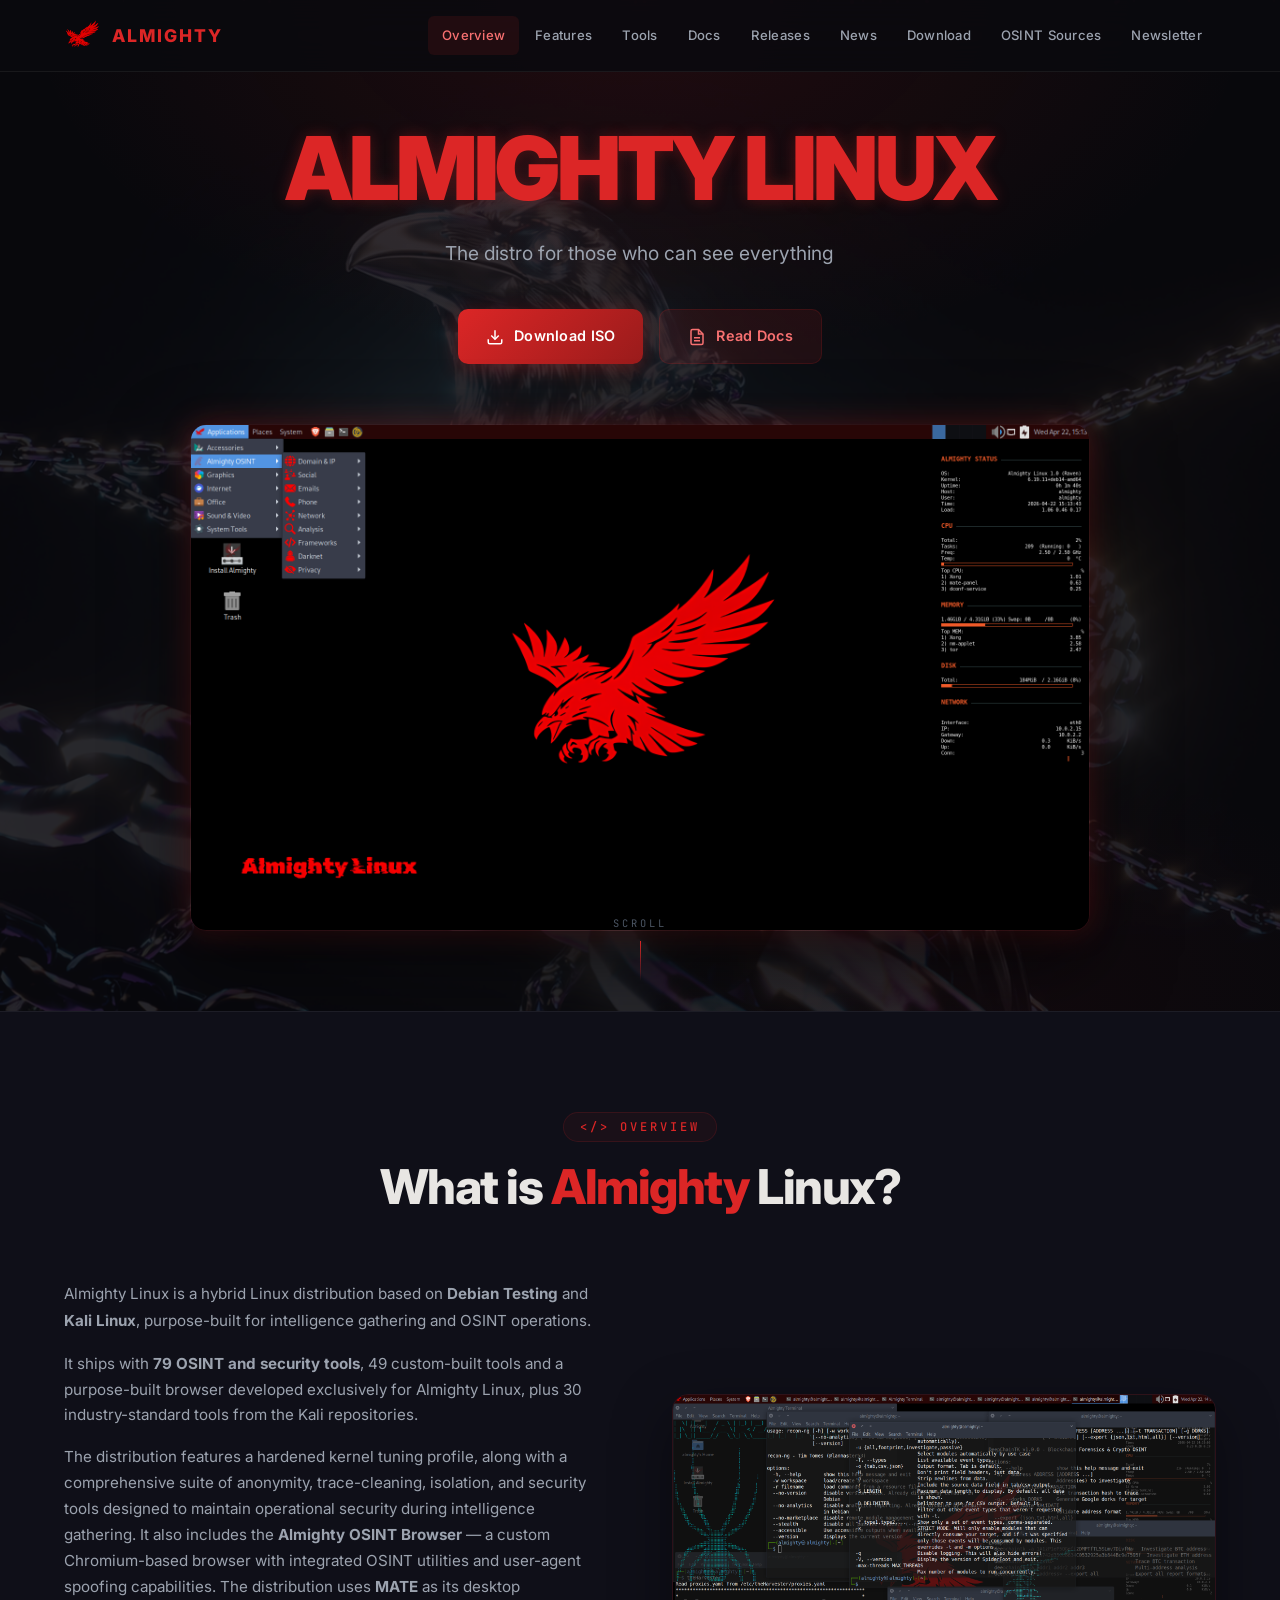
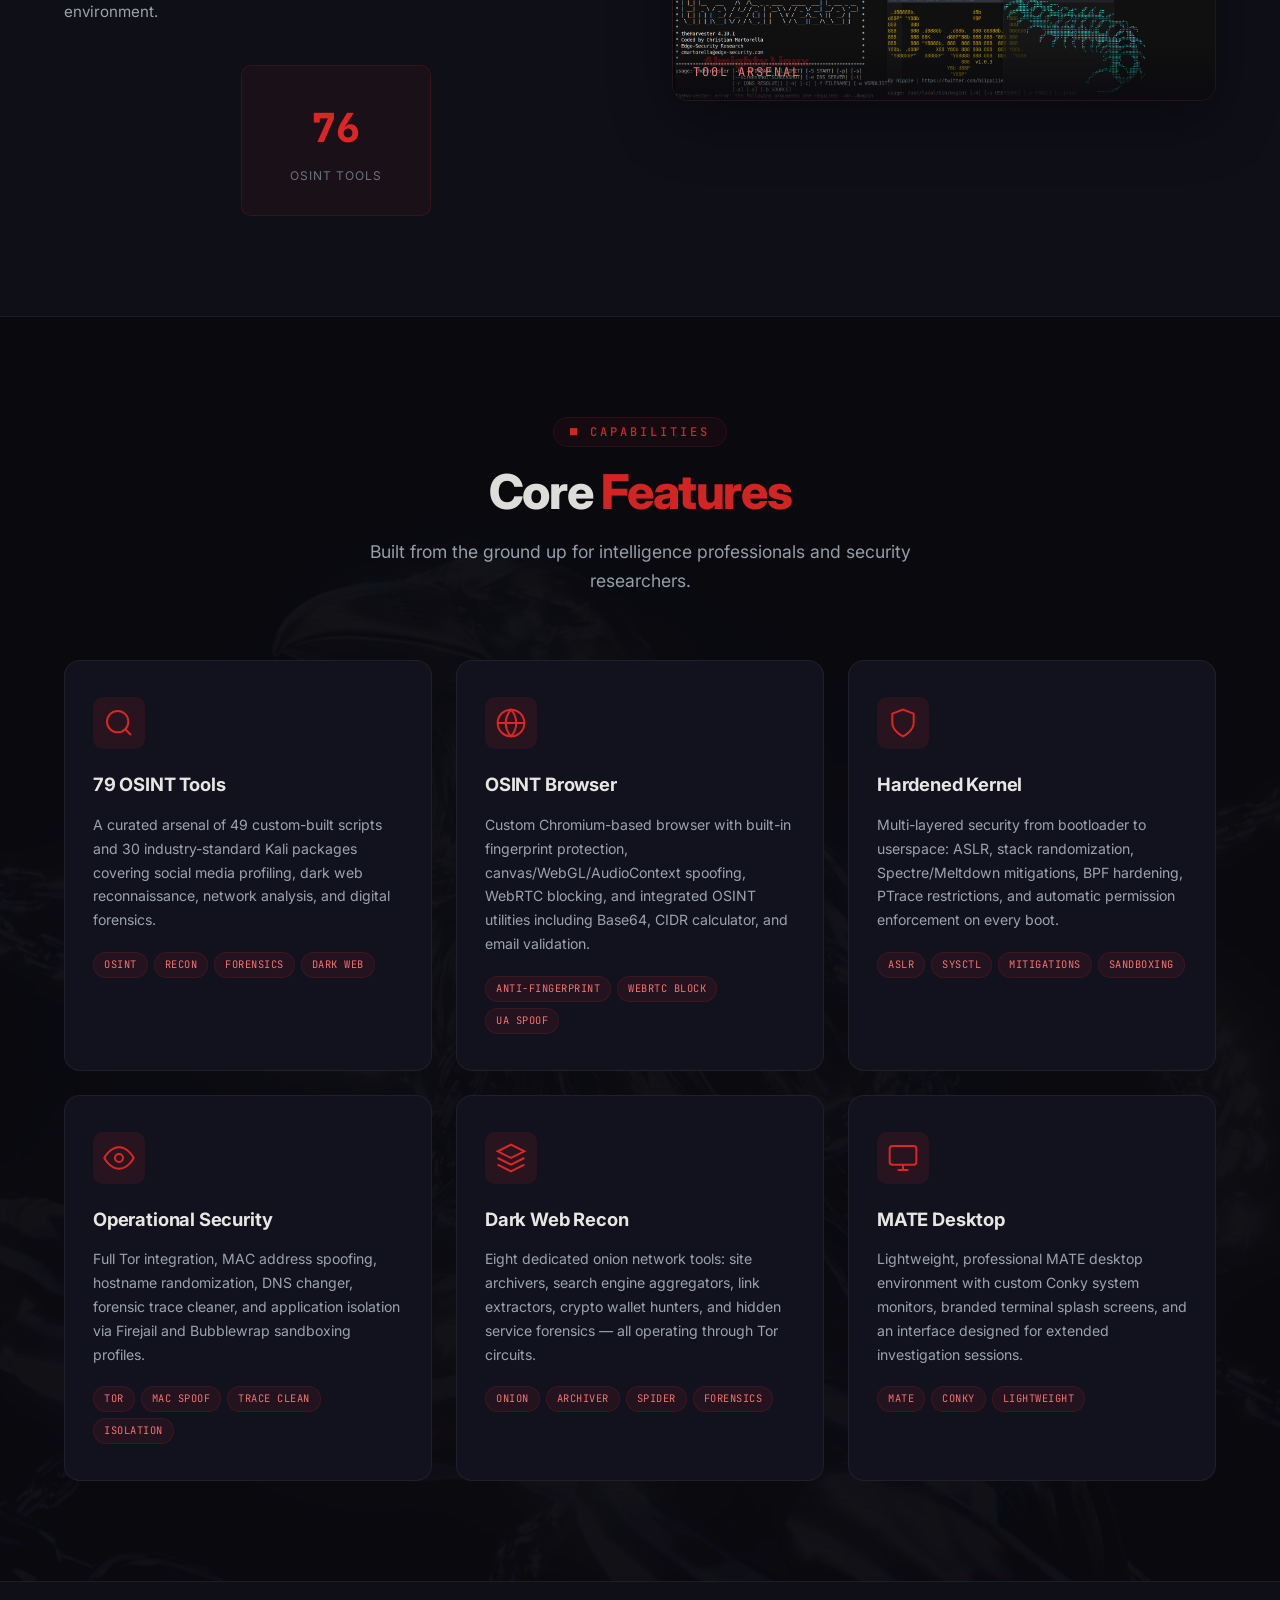
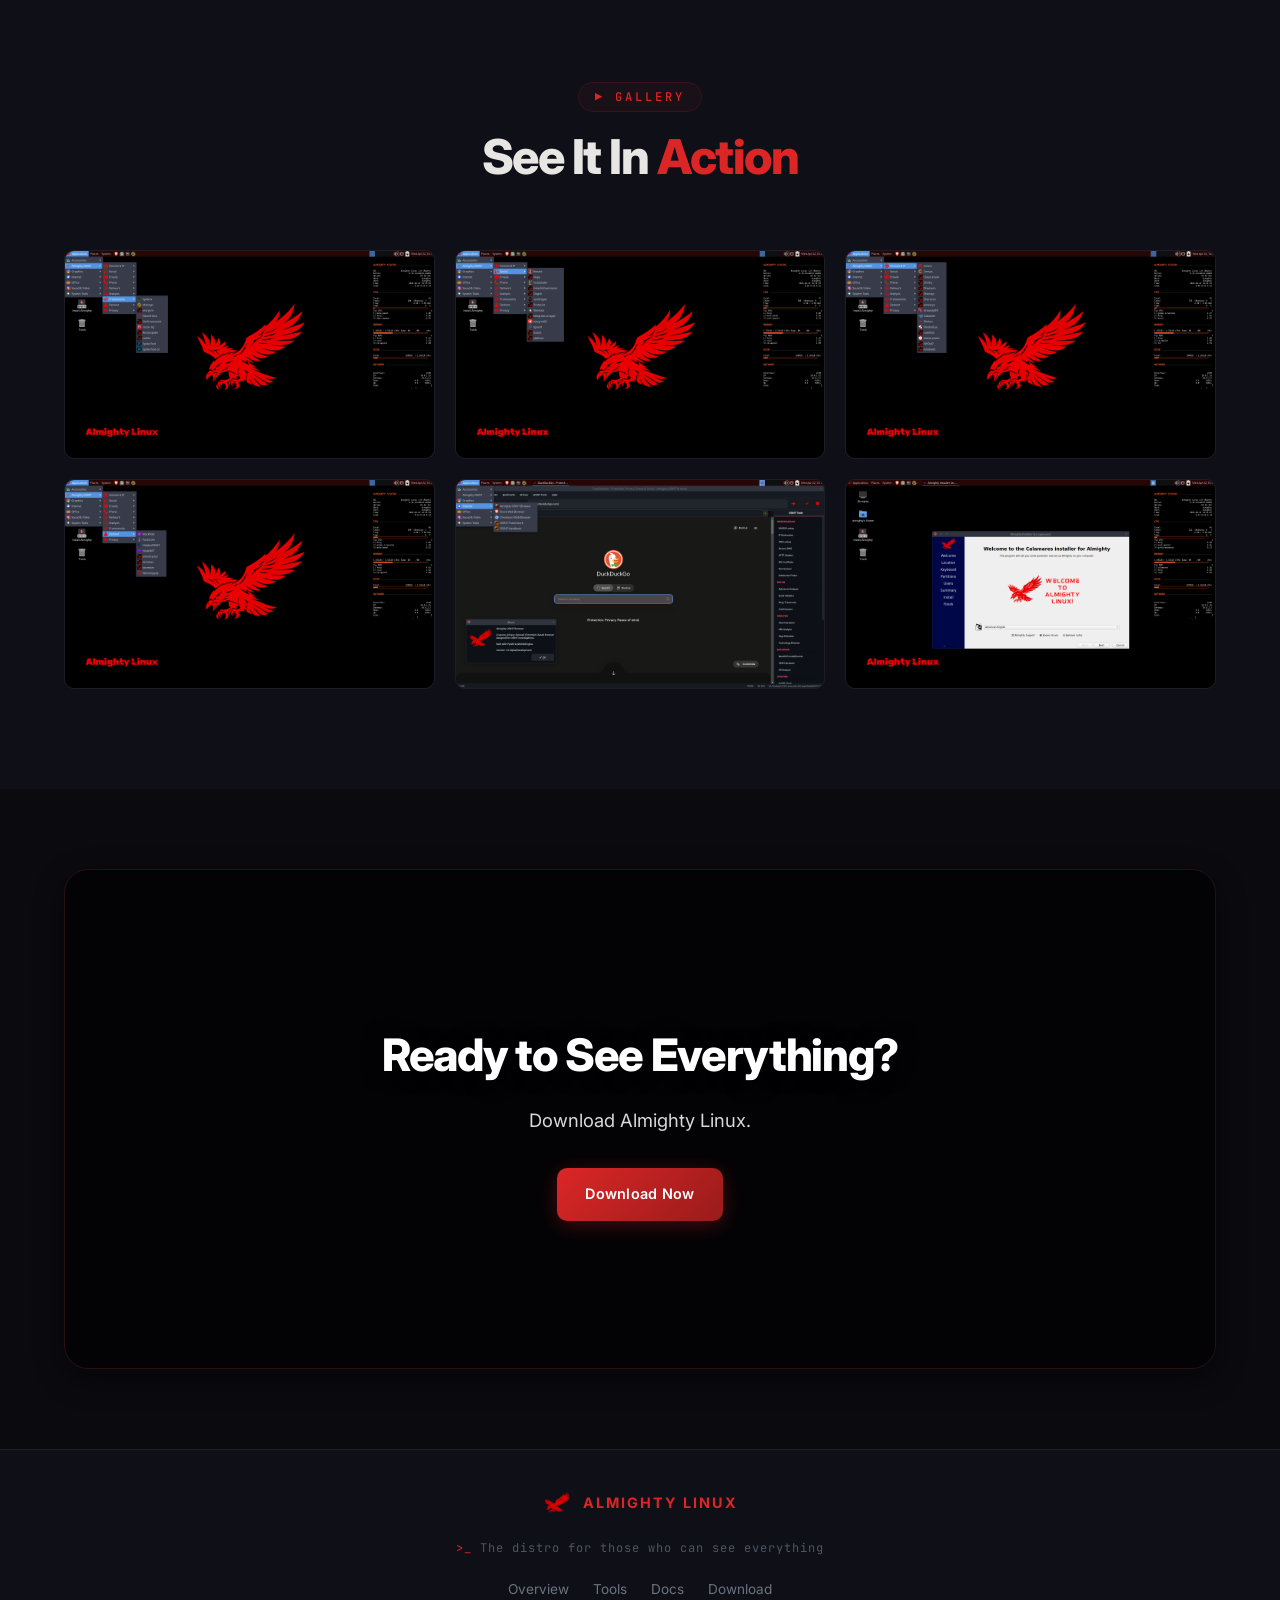
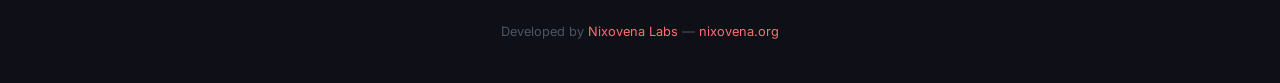
==== index.html @ 1a006e8f "Update" ====
<!DOCTYPE html>
<html lang="en">

<head>
    <meta charset="UTF-8">
    <meta name="viewport" content="width=device-width, initial-scale=1.0">
    <meta name="description"
        content="Almighty Linux — A hybrid Debian Testing / Kali-based distribution engineered for OSINT, intelligence gathering, and operational security.">
    <title>Almighty Linux — The Distro of Someones Who Can See Everything</title>
    <link rel="icon" href="Assets/logo.png" type="image/png">
    <link
        href="https://fonts.googleapis.com/css2?family=Inter:wght@300;400;500;600;700;800;900&family=JetBrains+Mono:wght@400;500;700&display=swap"
        rel="stylesheet">
    <link rel="stylesheet" href="style.css">
</head>

<body>

    <!-- Navbar -->
    <nav class="navbar" id="navbar">
        <div class="nav-container">
            <a href="index.html" class="nav-logo">
                <img src="Assets/logo.png" alt="Almighty Linux">
                <span>ALMIGHTY</span>
            </a>
            <button class="nav-toggle" id="navToggle" aria-label="Toggle navigation">
                <span></span><span></span><span></span>
            </button>
            <ul class="nav-links" id="navLinks">
                <li><a href="index.html" class="active">Overview</a></li>
                <li><a href="index.html#features">Features</a></li>
                <li><a href="tools.html">Tools</a></li>
                <li><a href="docs.html">Docs</a></li>
                <li><a href="releases.html">Releases</a></li>
                <li><a href="news.html">News</a></li>
                <li><a href="download.html">Download</a></li>
                <li><a href="osint-sources.html">OSINT Sources</a></li>
                <li><a href="newsletter.html">Newsletter</a></li>
            </ul>
        </div>
    </nav>

    <!-- Hero Section -->
    <section class="hero" id="hero">
        <div class="hero-bg-layer"></div>
        <div class="hero-bg-color"></div>
        <div class="hero-particles" id="heroParticles"></div>
        <div class="hero-content">
            <h1 class="hero-title">ALMIGHTY LINUX</h1>
            <p class="hero-subtitle">The distro for those who can see everything</p>
            <div class="hero-actions">
                <a href="download.html" class="btn btn-primary">
                    <svg width="18" height="18" viewBox="0 0 24 24" fill="none" stroke="currentColor" stroke-width="2">
                        <path d="M21 15v4a2 2 0 0 1-2 2H5a2 2 0 0 1-2-2v-4" />
                        <polyline points="7 10 12 15 17 10" />
                        <line x1="12" y1="15" x2="12" y2="3" />
                    </svg>
                    Download ISO
                </a>
                <a href="docs.html" class="btn btn-secondary">
                    <svg width="18" height="18" viewBox="0 0 24 24" fill="none" stroke="currentColor" stroke-width="2">
                        <path d="M14 2H6a2 2 0 0 0-2 2v16a2 2 0 0 0 2 2h12a2 2 0 0 0 2-2V8z" />
                        <polyline points="14 2 14 8 20 8" />
                        <line x1="16" y1="13" x2="8" y2="13" />
                        <line x1="16" y1="17" x2="8" y2="17" />
                    </svg>
                    Read Docs
                </a>
            </div>
        </div>
        <div class="hero-screenshot">
            <div class="screenshot-frame">
                <div class="screenshot-glow"></div>
                <img src="Assets/desktop.png" alt="Almighty Linux Desktop" loading="lazy">
            </div>
        </div>
        <div class="hero-scroll-indicator">
            <span>SCROLL</span>
            <div class="scroll-line"></div>
        </div>
    </section>

    <!-- About Section -->
    <section class="section about-section" id="about">
        <div class="container">
            <div class="section-header">
                <span class="section-tag">&lt;/&gt; OVERVIEW</span>
                <h2 class="section-title">What is <span class="text-red">Almighty</span> Linux?</h2>
            </div>
            <div class="about-grid">
                <div class="about-content">
                    <p class="about-lead">Almighty Linux is a hybrid Linux distribution based on <strong>Debian
                            Testing</strong> and <strong>Kali Linux</strong>, purpose-built for intelligence gathering
                        and OSINT operations.</p>
                    <p>It ships with <strong>79 OSINT and security tools</strong>, 49 custom-built tools and a
                        purpose-built browser developed exclusively for Almighty Linux, plus 30 industry-standard
                        tools from the Kali repositories.</p>
                    <p>The distribution features a hardened kernel tuning profile, along with a comprehensive suite of
                        anonymity, trace-cleaning, isolation, and security tools designed to maintain operational
                        security during intelligence gathering. It also includes the <strong>Almighty OSINT
                            Browser</strong> — a custom Chromium-based browser with integrated OSINT utilities and
                        user-agent spoofing capabilities. The distribution uses <strong>MATE</strong> as its desktop
                        environment.</p>
                    <div class="about-stats">
                        <div class="stat-item">
                            <span class="stat-number" data-count="79">0</span>
                            <span class="stat-label">OSINT Tools</span>
                        </div>
                    </div>
                </div>
                <div class="about-visual">
                    <div class="visual-card">
                        <img src="Assets/desktop-tools.png" alt="Almighty Tools" loading="lazy">
                        <div class="visual-card-overlay">
                            <span>Tool Arsenal</span>
                        </div>
                    </div>
                </div>
            </div>
        </div>
    </section>

    <!-- Features Section -->
    <section class="section features-section" id="features">
        <div class="container">
            <div class="section-header">
                <span class="section-tag">&#9632; CAPABILITIES</span>
                <h2 class="section-title">Core <span class="text-red">Features</span></h2>
                <p class="section-desc">Built from the ground up for intelligence professionals and security
                    researchers.</p>
            </div>
            <div class="features-grid">
                <!-- Feature 1: Tool Arsenal -->
                <div class="feature-card" id="feature-tools">
                    <div class="feature-icon">
                        <svg width="32" height="32" viewBox="0 0 24 24" fill="none" stroke="currentColor"
                            stroke-width="1.5">
                            <circle cx="11" cy="11" r="8" />
                            <path d="m21 21-4.35-4.35" />
                        </svg>
                    </div>
                    <h3>79 OSINT Tools</h3>
                    <p>A curated arsenal of 49 custom-built scripts and 30 industry-standard Kali packages covering
                        social media profiling, dark web reconnaissance, network analysis, and digital forensics.</p>
                    <div class="feature-tags">
                        <span>OSINT</span><span>Recon</span><span>Forensics</span><span>Dark Web</span>
                    </div>
                </div>

                <!-- Feature 2: OSINT Browser -->
                <div class="feature-card" id="feature-browser">
                    <div class="feature-icon">
                        <svg width="32" height="32" viewBox="0 0 24 24" fill="none" stroke="currentColor"
                            stroke-width="1.5">
                            <circle cx="12" cy="12" r="10" />
                            <line x1="2" y1="12" x2="22" y2="12" />
                            <path
                                d="M12 2a15.3 15.3 0 0 1 4 10 15.3 15.3 0 0 1-4 10 15.3 15.3 0 0 1-4-10 15.3 15.3 0 0 1 4-10z" />
                        </svg>
                    </div>
                    <h3>OSINT Browser</h3>
                    <p>Custom Chromium-based browser with built-in fingerprint protection, canvas/WebGL/AudioContext
                        spoofing, WebRTC blocking, and integrated OSINT utilities including Base64, CIDR calculator, and
                        email validation.</p>
                    <div class="feature-tags">
                        <span>Anti-Fingerprint</span><span>WebRTC Block</span><span>UA Spoof</span>
                    </div>
                </div>

                <!-- Feature 3: Hardened Kernel -->
                <div class="feature-card" id="feature-hardening">
                    <div class="feature-icon">
                        <svg width="32" height="32" viewBox="0 0 24 24" fill="none" stroke="currentColor"
                            stroke-width="1.5">
                            <path d="M12 22s8-4 8-10V5l-8-3-8 3v7c0 6 8 10 8 10z" />
                        </svg>
                    </div>
                    <h3>Hardened Kernel</h3>
                    <p>Multi-layered security from bootloader to userspace: ASLR, stack randomization, Spectre/Meltdown
                        mitigations, BPF hardening, PTrace restrictions, and automatic permission enforcement on every
                        boot.</p>
                    <div class="feature-tags">
                        <span>ASLR</span><span>Sysctl</span><span>Mitigations</span><span>Sandboxing</span>
                    </div>
                </div>

                <!-- Feature 4: Anonymity -->
                <div class="feature-card" id="feature-anonymity">
                    <div class="feature-icon">
                        <svg width="32" height="32" viewBox="0 0 24 24" fill="none" stroke="currentColor"
                            stroke-width="1.5">
                            <path d="M1 12s4-8 11-8 11 8 11 8-4 8-11 8-11-8-11-8z" />
                            <circle cx="12" cy="12" r="3" />
                        </svg>
                    </div>
                    <h3>Operational Security</h3>
                    <p>Full Tor integration, MAC address spoofing, hostname randomization, DNS changer, forensic trace
                        cleaner, and application isolation via Firejail and Bubblewrap sandboxing profiles.</p>
                    <div class="feature-tags">
                        <span>Tor</span><span>MAC Spoof</span><span>Trace Clean</span><span>Isolation</span>
                    </div>
                </div>

                <!-- Feature 5: Dark Web -->
                <div class="feature-card" id="feature-darkweb">
                    <div class="feature-icon">
                        <svg width="32" height="32" viewBox="0 0 24 24" fill="none" stroke="currentColor"
                            stroke-width="1.5">
                            <path d="M12 2L2 7l10 5 10-5-10-5z" />
                            <path d="M2 17l10 5 10-5" />
                            <path d="M2 12l10 5 10-5" />
                        </svg>
                    </div>
                    <h3>Dark Web Recon</h3>
                    <p>Eight dedicated onion network tools: site archivers, search engine aggregators, link extractors,
                        crypto wallet hunters, and hidden service forensics — all operating through Tor circuits.</p>
                    <div class="feature-tags">
                        <span>Onion</span><span>Archiver</span><span>Spider</span><span>Forensics</span>
                    </div>
                </div>

                <!-- Feature 6: Desktop -->
                <div class="feature-card" id="feature-desktop">
                    <div class="feature-icon">
                        <svg width="32" height="32" viewBox="0 0 24 24" fill="none" stroke="currentColor"
                            stroke-width="1.5">
                            <rect x="2" y="3" width="20" height="14" rx="2" ry="2" />
                            <line x1="8" y1="21" x2="16" y2="21" />
                            <line x1="12" y1="17" x2="12" y2="21" />
                        </svg>
                    </div>
                    <h3>MATE Desktop</h3>
                    <p>Lightweight, professional MATE desktop environment with custom Conky system monitors, branded
                        terminal splash screens, and an interface designed for extended investigation sessions.</p>
                    <div class="feature-tags">
                        <span>MATE</span><span>Conky</span><span>Lightweight</span>
                    </div>
                </div>
            </div>
        </div>
    </section>

    <!-- Screenshots Gallery -->
    <section class="section gallery-section" id="gallery">
        <div class="container">
            <div class="section-header">
                <span class="section-tag">&#9654; GALLERY</span>
                <h2 class="section-title">See It In <span class="text-red">Action</span></h2>
            </div>
            <div class="gallery-grid">
                <div class="gallery-item" data-label="OSINT Frameworks">
                    <img src="Assets/desktop-frameworks.png" alt="OSINT Frameworks" loading="lazy">
                </div>
                <div class="gallery-item" data-label="Social Media Tools">
                    <img src="Assets/desktop-social.png" alt="Social Media Tools" loading="lazy">
                </div>
                <div class="gallery-item" data-label="Network Analysis">
                    <img src="Assets/desktop-ip.png" alt="Network Analysis Tools" loading="lazy">
                </div>
                <div class="gallery-item" data-label="Dark Web Tools">
                    <img src="Assets/desktop-darknet.png" alt="Dark Web Tools" loading="lazy">
                </div>
                <div class="gallery-item" data-label="OSINT Browser">
                    <img src="Assets/desktop-int.png" alt="OSINT Browser" loading="lazy">
                </div>
                <div class="gallery-item" data-label="Calamares Installer">
                    <img src="Assets/desktop-calamares.png" alt="Calamares Installer" loading="lazy">
                </div>
            </div>
        </div>
    </section>

    <!-- CTA Teaser Section -->
    <section class="section cta-teaser-section">
        <div class="container">
            <div class="cta-teaser-box">
                <video class="cta-teaser-video" autoplay muted loop playsinline>
                    <source src="Assets/teaser.mp4" type="video/mp4">
                </video>
                <div class="cta-teaser-overlay"></div>
                <div class="cta-teaser-content">
                    <h2>Ready to See Everything?</h2>
                    <p>Download Almighty Linux.</p>
                    <a href="download.html" class="btn btn-primary">Download Now</a>
                </div>
            </div>
        </div>
    </section>

    <!-- Footer -->
    <footer class="footer">
        <div class="container">
            <div class="footer-content">
                <div class="footer-brand">
                    <img src="Assets/logo.png" alt="Almighty Linux" class="footer-logo">
                    <span class="footer-name">ALMIGHTY LINUX</span>
                </div>
                <div class="footer-slogan">
                    <span>&gt;_</span> The distro for those who can see everything
                </div>
                <div class="footer-links">
                    <a href="index.html">Overview</a>
                    <a href="tools.html">Tools</a>
                    <a href="docs.html">Docs</a>
                    <a href="download.html">Download</a>
                </div>
                <div class="footer-bottom">
                    <p>Developed by <a href="https://nixovena.org" target="_blank" rel="noopener">Nixovena Labs</a>
                        &mdash; <a href="https://nixovena.org" target="_blank" rel="noopener">nixovena.org</a></p>
                </div>
            </div>
        </div>
    </footer>

    <script src="main.js"></script>
</body>

</html>
---- style.css ----
/* ============================================
   ALMIGHTY LINUX — GLOBAL STYLESHEET
   Dark/Red OSINT Theme
   ============================================ */

:root {
    --bg-primary: #0a0a0f;
    --bg-secondary: #0f0f18;
    --bg-tertiary: #141422;
    --bg-card: #12121e;
    --bg-card-hover: #1a1a2e;

    --red-primary: #dc2626;
    --red-glow: #ef4444;
    --red-dark: #991b1b;
    --red-muted: #7f1d1d;
    --red-accent: #f87171;

    --text-primary: #e8e6e3;
    --text-secondary: #9ca3af;
    --text-muted: #6b7280;
    --text-dim: #4b5563;

    --border-color: rgba(220, 38, 38, 0.15);
    --border-subtle: rgba(255, 255, 255, 0.06);

    --glow-red: 0 0 30px rgba(220, 38, 38, 0.3);
    --glow-red-strong: 0 0 60px rgba(220, 38, 38, 0.4);

    --font-primary: 'Inter', -apple-system, BlinkMacSystemFont, sans-serif;
    --font-mono: 'JetBrains Mono', 'Fira Code', monospace;

    --radius-sm: 6px;
    --radius-md: 10px;
    --radius-lg: 16px;
    --radius-xl: 24px;

    --transition-fast: 150ms cubic-bezier(0.4, 0, 0.2, 1);
    --transition-base: 250ms cubic-bezier(0.4, 0, 0.2, 1);
    --transition-slow: 400ms cubic-bezier(0.4, 0, 0.2, 1);

    --container-max: 1200px;
    --navbar-height: 72px;
}

*, *::before, *::after {
    margin: 0;
    padding: 0;
    box-sizing: border-box;
}

html {
    scroll-behavior: smooth;
    font-size: 16px;
    -webkit-font-smoothing: antialiased;
    -moz-osx-font-smoothing: grayscale;
    /* Firefox scrollbar */
    scrollbar-width: thin;
    scrollbar-color: var(--red-primary) var(--bg-primary);
}

/* Webkit scrollbar */
::-webkit-scrollbar {
    width: 8px;
}

::-webkit-scrollbar-track {
    background: var(--bg-primary);
}

::-webkit-scrollbar-thumb {
    background: var(--red-primary);
    border-radius: 10px;
    border: 2px solid var(--bg-primary);
}

::-webkit-scrollbar-thumb:hover {
    background: var(--red-glow);
}

body {
    font-family: var(--font-primary);
    background-color: var(--bg-primary);
    color: var(--text-primary);
    line-height: 1.7;
    overflow-x: hidden;
    position: relative;
}

a {
    color: var(--red-accent);
    text-decoration: none;
    transition: color var(--transition-fast);
}

a:hover {
    color: var(--red-glow);
}

img {
    max-width: 100%;
    height: auto;
    display: block;
}

.container {
    max-width: var(--container-max);
    margin: 0 auto;
    padding: 0 24px;
}

.section {
    padding: 100px 0;
    position: relative;
}

.section-header {
    text-align: center;
    margin-bottom: 64px;
}

.section-tag {
    display: inline-block;
    font-family: var(--font-mono);
    font-size: 0.75rem;
    font-weight: 500;
    color: var(--red-primary);
    text-transform: uppercase;
    letter-spacing: 3px;
    margin-bottom: 16px;
    padding: 4px 16px;
    border: 1px solid var(--border-color);
    border-radius: 20px;
    background: rgba(220, 38, 38, 0.05);
}

.section-title {
    font-size: clamp(2rem, 4vw, 3rem);
    font-weight: 800;
    letter-spacing: -0.03em;
    line-height: 1.2;
    margin-bottom: 16px;
}

.section-desc {
    color: var(--text-secondary);
    font-size: 1.1rem;
    max-width: 600px;
    margin: 0 auto;
}

.text-red {
    color: var(--red-primary);
}

/* ============================================
   NAVBAR
   ============================================ */
.navbar {
    position: fixed;
    top: 0;
    left: 0;
    width: 100%;
    height: var(--navbar-height);
    z-index: 1000;
    background: rgba(10, 10, 15, 0.85);
    backdrop-filter: blur(20px);
    -webkit-backdrop-filter: blur(20px);
    border-bottom: 1px solid var(--border-subtle);
    transition: all var(--transition-base);
}

.navbar.scrolled {
    background: rgba(10, 10, 15, 0.95);
    box-shadow: 0 4px 30px rgba(0, 0, 0, 0.5);
    border-bottom-color: var(--border-color);
}

.nav-container {
    max-width: var(--container-max);
    margin: 0 auto;
    padding: 0 24px;
    display: flex;
    align-items: center;
    justify-content: space-between;
    height: 100%;
}

.nav-logo {
    display: flex;
    align-items: center;
    gap: 12px;
    text-decoration: none;
    color: var(--text-primary);
}

.nav-logo img {
    width: 36px;
    height: 36px;
    border-radius: 8px;
}

.nav-logo span {
    font-weight: 800;
    font-size: 1.1rem;
    letter-spacing: 2px;
    color: var(--red-primary);
}

.nav-links {
    display: flex;
    list-style: none;
    gap: 2px;
}

.nav-links a {
    display: block;
    padding: 8px 14px;
    font-size: 0.82rem;
    font-weight: 500;
    color: var(--text-secondary);
    text-decoration: none;
    border-radius: var(--radius-sm);
    transition: all var(--transition-fast);
    letter-spacing: 0.02em;
}

.nav-links a:hover,
.nav-links a.active {
    color: var(--text-primary);
    background: rgba(220, 38, 38, 0.1);
}

.nav-links a.active {
    color: var(--red-accent);
}

.nav-toggle {
    display: none;
    flex-direction: column;
    gap: 5px;
    background: none;
    border: none;
    cursor: pointer;
    padding: 6px;
}

.nav-toggle span {
    display: block;
    width: 24px;
    height: 2px;
    background: var(--text-primary);
    transition: all var(--transition-fast);
    border-radius: 2px;
}

/* ============================================
   HERO SECTION
   ============================================ */
.hero {
    position: relative;
    min-height: 100vh;
    display: flex;
    flex-direction: column;
    align-items: center;
    justify-content: center;
    padding: 120px 24px 80px;
    overflow: hidden;
}

.hero-bg-layer {
    position: absolute;
    inset: 0;
    background:
        url('Assets/bg.png') center/cover no-repeat,
        radial-gradient(ellipse 80% 60% at 50% 0%, rgba(220, 38, 38, 0.08) 0%, transparent 60%),
        var(--bg-primary);
    opacity: 0.15;
    z-index: 0;
}

.hero-bg-color {
    position: absolute;
    inset: 0;
    background:
        radial-gradient(ellipse 80% 60% at 50% 0%, rgba(220, 38, 38, 0.12) 0%, transparent 60%),
        radial-gradient(ellipse 60% 50% at 80% 100%, rgba(127, 29, 29, 0.08) 0%, transparent 50%);
    z-index: 0;
}

.hero-particles {
    position: absolute;
    inset: 0;
    z-index: 1;
    overflow: hidden;
}

.hero-content {
    position: relative;
    z-index: 2;
    text-align: center;
    max-width: 800px;
}

/* Hero Title — Solid Red */
.hero-title {
    font-size: clamp(3rem, 7vw, 5.5rem);
    font-weight: 900;
    letter-spacing: -0.04em;
    line-height: 1.1;
    margin-bottom: 20px;
    position: relative;
    color: var(--red-primary);
    text-shadow: 0 0 15px rgba(220, 38, 38, 0.3);
}

.glitch-text::before,
.glitch-text::after {
    display: none;
}

.hero-subtitle {
    font-size: 1.2rem;
    color: var(--text-secondary);
    margin-bottom: 40px;
    font-weight: 400;
}

.hero-actions {
    display: flex;
    gap: 16px;
    justify-content: center;
    flex-wrap: wrap;
}

.btn {
    display: inline-flex;
    align-items: center;
    gap: 10px;
    padding: 14px 28px;
    font-family: var(--font-primary);
    font-size: 0.9rem;
    font-weight: 600;
    border-radius: var(--radius-md);
    cursor: pointer;
    transition: all var(--transition-base);
    text-decoration: none;
    border: none;
    letter-spacing: 0.02em;
}

.btn-primary {
    background: linear-gradient(135deg, var(--red-primary), var(--red-dark));
    color: #fff;
    box-shadow: 0 4px 20px rgba(220, 38, 38, 0.3);
}

.btn-primary:hover {
    transform: translateY(-2px);
    box-shadow: 0 8px 30px rgba(220, 38, 38, 0.5);
    color: #fff;
    background: linear-gradient(135deg, var(--red-glow), var(--red-primary));
}

.btn-secondary {
    background: rgba(220, 38, 38, 0.1);
    color: var(--red-accent);
    border: 1px solid var(--border-color);
}

.btn-secondary:hover {
    background: rgba(220, 38, 38, 0.2);
    transform: translateY(-2px);
    color: var(--red-accent);
    border-color: var(--red-primary);
}

/* Hero Screenshot */
.hero-screenshot {
    position: relative;
    z-index: 2;
    margin-top: 60px;
    width: 100%;
    max-width: 900px;
}

.screenshot-frame {
    position: relative;
    border-radius: var(--radius-lg);
    overflow: hidden;
    border: 1px solid var(--border-color);
    box-shadow: 0 30px 80px rgba(0, 0, 0, 0.6), var(--glow-red);
}

.screenshot-frame img {
    width: 100%;
    display: block;
}

.screenshot-glow {
    position: absolute;
    inset: -2px;
    border-radius: var(--radius-lg);
    background: linear-gradient(135deg, rgba(220, 38, 38, 0.2), transparent, rgba(220, 38, 38, 0.1));
    z-index: -1;
    filter: blur(20px);
}

.hero-scroll-indicator {
    position: absolute;
    bottom: 30px;
    left: 50%;
    transform: translateX(-50%);
    display: flex;
    flex-direction: column;
    align-items: center;
    gap: 8px;
    z-index: 3;
}

.hero-scroll-indicator span {
    font-family: var(--font-mono);
    font-size: 0.65rem;
    letter-spacing: 3px;
    color: var(--text-dim);
}

.scroll-line {
    width: 1px;
    height: 40px;
    background: linear-gradient(to bottom, var(--red-primary), transparent);
    animation: scroll-pulse 2s ease-in-out infinite;
}

@keyframes scroll-pulse {
    0%, 100% { opacity: 0.3; transform: scaleY(0.6); }
    50% { opacity: 1; transform: scaleY(1); }
}

/* ============================================
   ABOUT SECTION
   ============================================ */
.about-section {
    background: var(--bg-secondary);
    border-top: 1px solid var(--border-subtle);
    border-bottom: 1px solid var(--border-subtle);
}

.about-grid {
    display: grid;
    grid-template-columns: 1fr 1fr;
    gap: 64px;
    align-items: center;
}

.about-lead {
    font-size: 1.15rem;
    color: var(--text-primary);
    margin-bottom: 20px;
    line-height: 1.8;
}

.about-content p {
    color: var(--text-secondary);
    margin-bottom: 16px;
    font-size: 0.95rem;
}

/* Single stat centered */
.about-stats {
    display: flex;
    justify-content: center;
    margin-top: 40px;
}

.stat-item {
    text-align: center;
    padding: 28px 48px;
    border-radius: var(--radius-md);
    background: rgba(220, 38, 38, 0.05);
    border: 1px solid var(--border-color);
    transition: all var(--transition-base);
}

.stat-item:hover {
    background: rgba(220, 38, 38, 0.1);
    transform: translateY(-4px);
    box-shadow: var(--glow-red);
}

.stat-number {
    display: block;
    font-size: 2.5rem;
    font-weight: 800;
    color: var(--red-primary);
    font-family: var(--font-mono);
}

.stat-label {
    display: block;
    font-size: 0.75rem;
    color: var(--text-muted);
    text-transform: uppercase;
    letter-spacing: 1px;
    margin-top: 4px;
}

.visual-card {
    position: relative;
    border-radius: var(--radius-lg);
    overflow: hidden;
    border: 1px solid var(--border-color);
    box-shadow: 0 20px 60px rgba(0, 0, 0, 0.4);
    transition: all var(--transition-slow);
}

.visual-card:hover {
    transform: scale(1.02);
    box-shadow: var(--glow-red-strong), 0 20px 60px rgba(0, 0, 0, 0.5);
}

.visual-card img {
    width: 100%;
    display: block;
}

.visual-card-overlay {
    position: absolute;
    bottom: 0;
    left: 0;
    right: 0;
    padding: 16px 20px;
    background: linear-gradient(to top, rgba(10, 10, 15, 0.9), transparent);
}

.visual-card-overlay span {
    font-family: var(--font-mono);
    font-size: 0.75rem;
    color: var(--red-accent);
    text-transform: uppercase;
    letter-spacing: 2px;
}

/* ============================================
   FEATURES SECTION
   ============================================ */
.features-section {
    position: relative;
}

.features-section::before {
    content: '';
    position: absolute;
    inset: 0;
    background: url('Assets/bg.png') center/cover no-repeat;
    opacity: 0.04;
    pointer-events: none;
}

.features-grid {
    display: grid;
    grid-template-columns: repeat(3, 1fr);
    gap: 24px;
    position: relative;
}

.feature-card {
    padding: 36px 28px;
    background: var(--bg-card);
    border: 1px solid var(--border-subtle);
    border-radius: var(--radius-lg);
    transition: all var(--transition-slow);
    position: relative;
    overflow: hidden;
}

.feature-card::before {
    content: '';
    position: absolute;
    top: 0;
    left: 0;
    right: 0;
    height: 2px;
    background: linear-gradient(90deg, transparent, var(--red-primary), transparent);
    opacity: 0;
    transition: opacity var(--transition-base);
}

.feature-card:hover {
    border-color: var(--border-color);
    background: var(--bg-card-hover);
    transform: translateY(-6px);
    box-shadow: var(--glow-red), 0 20px 40px rgba(0, 0, 0, 0.3);
}

.feature-card:hover::before {
    opacity: 1;
}

.feature-icon {
    width: 52px;
    height: 52px;
    display: flex;
    align-items: center;
    justify-content: center;
    border-radius: var(--radius-md);
    background: rgba(220, 38, 38, 0.1);
    color: var(--red-primary);
    margin-bottom: 20px;
    transition: all var(--transition-base);
}

.feature-card:hover .feature-icon {
    background: rgba(220, 38, 38, 0.2);
    box-shadow: 0 0 20px rgba(220, 38, 38, 0.2);
}

.feature-card h3 {
    font-size: 1.15rem;
    font-weight: 700;
    margin-bottom: 12px;
    letter-spacing: -0.01em;
}

.feature-card p {
    color: var(--text-secondary);
    font-size: 0.88rem;
    line-height: 1.7;
    margin-bottom: 20px;
}

.feature-tags {
    display: flex;
    flex-wrap: wrap;
    gap: 6px;
}

.feature-tags span {
    padding: 3px 10px;
    font-family: var(--font-mono);
    font-size: 0.65rem;
    color: var(--red-accent);
    background: rgba(220, 38, 38, 0.08);
    border: 1px solid rgba(220, 38, 38, 0.15);
    border-radius: 20px;
    text-transform: uppercase;
    letter-spacing: 0.5px;
}

/* ============================================
   GALLERY SECTION
   ============================================ */
.gallery-section {
    background: var(--bg-secondary);
    border-top: 1px solid var(--border-subtle);
}

.gallery-grid {
    display: grid;
    grid-template-columns: repeat(3, 1fr);
    gap: 20px;
}

.gallery-item {
    position: relative;
    border-radius: var(--radius-md);
    overflow: hidden;
    border: 1px solid var(--border-subtle);
    cursor: pointer;
    transition: all var(--transition-slow);
}

.gallery-item:hover {
    transform: scale(1.03);
    border-color: var(--border-color);
    box-shadow: var(--glow-red), 0 20px 40px rgba(0, 0, 0, 0.4);
    z-index: 2;
}

.gallery-item img {
    width: 100%;
    display: block;
    transition: transform var(--transition-slow);
}

.gallery-item:hover img {
    transform: scale(1.05);
}

.gallery-item::after {
    content: attr(data-label);
    position: absolute;
    bottom: 0;
    left: 0;
    right: 0;
    padding: 12px 16px;
    background: linear-gradient(to top, rgba(10, 10, 15, 0.95), transparent);
    font-family: var(--font-mono);
    font-size: 0.7rem;
    color: var(--red-accent);
    text-transform: uppercase;
    letter-spacing: 1px;
    opacity: 0;
    transform: translateY(10px);
    transition: all var(--transition-base);
}

.gallery-item:hover::after {
    opacity: 1;
    transform: translateY(0);
}

/* ============================================
   CTA SECTION
   ============================================ */
/* CTA Teaser Video Section */
.cta-teaser-section {
    padding: 80px 0;
    position: relative;
    width: 100%;
}

.cta-teaser-box {
    position: relative;
    width: 100%;
    height: 500px;
    border-radius: var(--radius-xl);
    border: 1px solid var(--border-color);
    overflow: hidden;
    display: flex;
    align-items: center;
    justify-content: center;
    box-shadow: 0 10px 30px rgba(0, 0, 0, 0.4);
}

.cta-teaser-video {
    position: absolute;
    top: 0;
    left: 0;
    width: 100%;
    height: 100%;
    object-fit: cover;
    z-index: 0;
}

.cta-teaser-overlay {
    position: absolute;
    top: 0;
    left: 0;
    width: 100%;
    height: 100%;
    background: rgba(0, 0, 0, 0.65);
    z-index: 1;
}

.cta-teaser-content {
    position: relative;
    z-index: 2;
    text-align: center;
}

.cta-teaser-content h2 {
    font-size: 2.8rem;
    font-weight: 800;
    margin-bottom: 12px;
    letter-spacing: -0.03em;
    color: #fff;
    text-shadow: 0 2px 20px rgba(0, 0, 0, 0.5);
}

.cta-teaser-content p {
    color: rgba(255, 255, 255, 0.85);
    margin-bottom: 32px;
    font-size: 1.15rem;
}

/* ============================================
   FOOTER
   ============================================ */
.footer {
    padding: 40px 0;
    border-top: 1px solid var(--border-subtle);
    background: var(--bg-secondary);
}

.footer-content {
    display: flex;
    flex-direction: column;
    align-items: center;
    gap: 20px;
}

.footer-brand {
    display: flex;
    align-items: center;
    gap: 12px;
}

.footer-logo {
    width: 28px;
    height: 28px;
    border-radius: 6px;
}

.footer-name {
    font-weight: 700;
    font-size: 0.9rem;
    letter-spacing: 2px;
    color: var(--red-primary);
}

.footer-slogan {
    font-family: var(--font-mono);
    font-size: 0.75rem;
    color: var(--text-dim);
    letter-spacing: 1px;
}

.footer-slogan span {
    color: var(--red-primary);
}

.footer-links {
    display: flex;
    gap: 24px;
}

.footer-links a {
    font-size: 0.85rem;
    color: var(--text-muted);
    transition: color var(--transition-fast);
}

.footer-links a:hover {
    color: var(--red-accent);
}

.footer-bottom p {
    font-size: 0.8rem;
    color: var(--text-dim);
}

.footer-bottom a {
    color: var(--red-accent);
}

/* ============================================
   TOOLS PAGE
   ============================================ */
.page-hero {
    padding: 140px 24px 60px;
    text-align: center;
    position: relative;
    background:
        radial-gradient(ellipse 70% 50% at 50% 0%, rgba(220, 38, 38, 0.06) 0%, transparent 60%),
        var(--bg-primary);
}

.page-hero h1 {
    font-size: clamp(2.5rem, 5vw, 3.5rem);
    font-weight: 900;
    letter-spacing: -0.03em;
    margin-bottom: 12px;
}

.page-hero p {
    color: var(--text-secondary);
    font-size: 1.1rem;
    max-width: 600px;
    margin: 0 auto;
}

/* Tools Controls */
.tools-controls {
    display: flex;
    gap: 16px;
    margin-bottom: 16px;
    flex-wrap: wrap;
}

.search-box {
    flex: 1;
    min-width: 280px;
    position: relative;
}

.search-box input {
    width: 100%;
    padding: 14px 20px 14px 48px;
    font-family: var(--font-primary);
    font-size: 0.9rem;
    background: var(--bg-card);
    border: 1px solid var(--border-subtle);
    border-radius: var(--radius-md);
    color: var(--text-primary);
    outline: none;
    transition: all var(--transition-fast);
}

.search-box input:focus {
    border-color: var(--red-primary);
    box-shadow: 0 0 20px rgba(220, 38, 38, 0.15);
}

.search-box input::placeholder {
    color: var(--text-dim);
}

.search-box svg {
    position: absolute;
    left: 16px;
    top: 50%;
    transform: translateY(-50%);
    color: var(--text-dim);
}

.filter-buttons {
    display: flex;
    gap: 8px;
    flex-wrap: wrap;
}

.filter-btn {
    padding: 10px 20px;
    font-family: var(--font-primary);
    font-size: 0.82rem;
    font-weight: 500;
    border: 1px solid var(--border-subtle);
    border-radius: var(--radius-md);
    background: var(--bg-card);
    color: var(--text-secondary);
    cursor: pointer;
    transition: all var(--transition-fast);
}

.filter-btn:hover,
.filter-btn.active {
    border-color: var(--red-primary);
    color: var(--red-accent);
    background: rgba(220, 38, 38, 0.1);
}

/* Category filter pills */
.category-filters {
    display: flex;
    gap: 6px;
    flex-wrap: wrap;
    margin-bottom: 24px;
}

.cat-btn {
    padding: 6px 14px;
    font-family: var(--font-mono);
    font-size: 0.7rem;
    font-weight: 500;
    border: 1px solid var(--border-subtle);
    border-radius: 20px;
    background: transparent;
    color: var(--text-muted);
    cursor: pointer;
    transition: all var(--transition-fast);
    text-transform: uppercase;
    letter-spacing: 0.5px;
}

.cat-btn:hover,
.cat-btn.active {
    border-color: var(--red-primary);
    color: var(--red-accent);
    background: rgba(220, 38, 38, 0.08);
}

.tools-count {
    font-family: var(--font-mono);
    font-size: 0.8rem;
    color: var(--text-muted);
    margin-bottom: 24px;
}

.tools-count strong {
    color: var(--red-accent);
}

/* Tool legend */
.tool-legend {
    display: flex;
    align-items: center;
    gap: 8px;
    margin-bottom: 24px;
    padding: 12px 16px;
    background: rgba(220, 38, 38, 0.04);
    border: 1px solid var(--border-subtle);
    border-radius: var(--radius-sm);
    font-size: 0.78rem;
    color: var(--text-muted);
}

.tool-legend img {
    width: 16px;
    height: 16px;
    border-radius: 3px;
}

/* Tool Cards */
.tools-grid {
    display: grid;
    grid-template-columns: repeat(auto-fill, minmax(340px, 1fr));
    gap: 16px;
}

.tool-card {
    padding: 24px;
    background: var(--bg-card);
    border: 1px solid var(--border-subtle);
    border-radius: var(--radius-md);
    transition: all var(--transition-base);
    display: flex;
    flex-direction: column;
    gap: 10px;
}

.tool-card:hover {
    border-color: var(--border-color);
    background: var(--bg-card-hover);
    transform: translateY(-3px);
    box-shadow: 0 10px 30px rgba(0, 0, 0, 0.3);
}

.tool-card-header {
    display: flex;
    align-items: center;
    gap: 8px;
}

.tool-card-header .tool-icon {
    width: 18px;
    height: 18px;
    border-radius: 3px;
    flex-shrink: 0;
}

.tool-name {
    font-family: var(--font-mono);
    font-size: 0.95rem;
    font-weight: 700;
    color: var(--red-accent);
    flex: 1;
}

.tool-source {
    padding: 2px 10px;
    font-family: var(--font-mono);
    font-size: 0.6rem;
    font-weight: 600;
    text-transform: uppercase;
    letter-spacing: 1px;
    border-radius: 20px;
    flex-shrink: 0;
}

.tool-source.almighty {
    background: rgba(220, 38, 38, 0.15);
    color: var(--red-accent);
    border: 1px solid rgba(220, 38, 38, 0.3);
}

.tool-source.kali {
    background: rgba(59, 130, 246, 0.1);
    color: #60a5fa;
    border: 1px solid rgba(59, 130, 246, 0.2);
}

.tool-category {
    font-size: 0.7rem;
    font-family: var(--font-mono);
    color: var(--text-dim);
    text-transform: uppercase;
    letter-spacing: 1px;
}

.tool-desc {
    color: var(--text-secondary);
    font-size: 0.85rem;
    line-height: 1.6;
    flex: 1;
}

/* ============================================
   DOCS PAGE
   ============================================ */
.docs-layout {
    display: grid;
    grid-template-columns: 260px 1fr;
    gap: 48px;
    align-items: start;
}

.docs-sidebar {
    position: sticky;
    top: calc(var(--navbar-height) + 24px);
}

.docs-nav {
    list-style: none;
}

.docs-nav li {
    margin-bottom: 2px;
}

.docs-nav a {
    display: block;
    padding: 10px 16px;
    font-size: 0.85rem;
    color: var(--text-secondary);
    border-radius: var(--radius-sm);
    border-left: 2px solid transparent;
    transition: all var(--transition-fast);
}

.docs-nav a:hover,
.docs-nav a.active {
    color: var(--red-accent);
    background: rgba(220, 38, 38, 0.05);
    border-left-color: var(--red-primary);
}

.docs-content {
    min-width: 0;
}

.docs-content h2 {
    font-size: 1.8rem;
    font-weight: 800;
    margin-bottom: 20px;
    padding-bottom: 12px;
    border-bottom: 1px solid var(--border-subtle);
    letter-spacing: -0.02em;
}

.docs-content h3 {
    font-size: 1.2rem;
    font-weight: 700;
    margin: 32px 0 12px;
    color: var(--red-accent);
}

.docs-content h4 {
    font-size: 1rem;
    font-weight: 600;
    margin: 24px 0 8px;
}

.docs-content p {
    color: var(--text-secondary);
    margin-bottom: 16px;
    font-size: 0.92rem;
    line-height: 1.8;
}

.docs-content ul, .docs-content ol {
    color: var(--text-secondary);
    margin-bottom: 16px;
    padding-left: 24px;
    font-size: 0.92rem;
}

.docs-content li {
    margin-bottom: 8px;
    line-height: 1.7;
}

.docs-content code {
    font-family: var(--font-mono);
    background: rgba(220, 38, 38, 0.08);
    color: var(--red-accent);
    padding: 2px 8px;
    border-radius: 4px;
    font-size: 0.85em;
}

.docs-content pre {
    background: var(--bg-card);
    border: 1px solid var(--border-subtle);
    border-radius: var(--radius-md);
    padding: 20px 24px;
    overflow-x: auto;
    margin-bottom: 24px;
}

.docs-content pre code {
    background: none;
    padding: 0;
    color: var(--text-primary);
    font-size: 0.85rem;
    line-height: 1.8;
}

.docs-section {
    margin-bottom: 56px;
    scroll-margin-top: calc(var(--navbar-height) + 24px);
}

/* Info / Warning boxes */
.info-box {
    padding: 20px 24px;
    border-radius: var(--radius-md);
    margin-bottom: 24px;
    font-size: 0.88rem;
    line-height: 1.7;
    display: flex;
    gap: 14px;
    align-items: flex-start;
}

.info-box svg { flex-shrink: 0; margin-top: 2px; }

.info-box.warning {
    background: rgba(234, 179, 8, 0.06);
    border: 1px solid rgba(234, 179, 8, 0.2);
    color: #fbbf24;
}

.info-box.danger {
    background: rgba(220, 38, 38, 0.06);
    border: 1px solid rgba(220, 38, 38, 0.2);
    color: var(--red-accent);
}

.info-box.info {
    background: rgba(59, 130, 246, 0.06);
    border: 1px solid rgba(59, 130, 246, 0.2);
    color: #60a5fa;
}

.docs-table {
    width: 100%;
    border-collapse: collapse;
    margin-bottom: 24px;
    font-size: 0.88rem;
}

.docs-table th {
    text-align: left;
    padding: 12px 16px;
    background: rgba(220, 38, 38, 0.06);
    border-bottom: 1px solid var(--border-color);
    color: var(--red-accent);
    font-weight: 600;
    font-size: 0.8rem;
    text-transform: uppercase;
    letter-spacing: 0.5px;
}

.docs-table td {
    padding: 12px 16px;
    border-bottom: 1px solid var(--border-subtle);
    color: var(--text-secondary);
}

.docs-table tr:hover td {
    background: rgba(220, 38, 38, 0.03);
}

/* ============================================
   DOWNLOAD PAGE
   ============================================ */
.warning-grid {
    display: grid;
    grid-template-columns: repeat(2, 1fr);
    gap: 20px;
    margin-bottom: 48px;
}

.warning-card {
    padding: 28px;
    border-radius: var(--radius-md);
    border: 1px solid;
    display: flex;
    gap: 16px;
    align-items: flex-start;
}

.warning-card.legal { background: rgba(234, 179, 8, 0.04); border-color: rgba(234, 179, 8, 0.2); }
.warning-card.disclaimer { background: rgba(249, 115, 22, 0.04); border-color: rgba(249, 115, 22, 0.2); }
.warning-card.hybrid { background: rgba(220, 38, 38, 0.04); border-color: rgba(220, 38, 38, 0.2); }
.warning-card.experimental { background: rgba(168, 85, 247, 0.04); border-color: rgba(168, 85, 247, 0.2); }

.warning-icon {
    flex-shrink: 0;
    width: 40px;
    height: 40px;
    border-radius: var(--radius-sm);
    display: flex;
    align-items: center;
    justify-content: center;
}

.warning-card.legal .warning-icon { background: rgba(234, 179, 8, 0.1); color: #fbbf24; }
.warning-card.disclaimer .warning-icon { background: rgba(249, 115, 22, 0.1); color: #fb923c; }
.warning-card.hybrid .warning-icon { background: rgba(220, 38, 38, 0.1); color: var(--red-accent); }
.warning-card.experimental .warning-icon { background: rgba(168, 85, 247, 0.1); color: #c084fc; }

.warning-card h3 { font-size: 1rem; font-weight: 700; margin-bottom: 8px; }
.warning-card.legal h3 { color: #fbbf24; }
.warning-card.disclaimer h3 { color: #fb923c; }
.warning-card.hybrid h3 { color: var(--red-accent); }
.warning-card.experimental h3 { color: #c084fc; }
.warning-card p { color: var(--text-secondary); font-size: 0.85rem; line-height: 1.7; }

.download-box {
    background: var(--bg-card);
    border: 1px solid var(--border-color);
    border-radius: var(--radius-lg);
    padding: 48px;
    text-align: center;
    position: relative;
    overflow: hidden;
}

.download-box::before {
    content: '';
    position: absolute;
    inset: 0;
    background: radial-gradient(circle at 50% 0%, rgba(220, 38, 38, 0.06), transparent 60%);
}

.download-box > * { position: relative; z-index: 1; }
.download-box h2 { font-size: 1.8rem; font-weight: 800; margin-bottom: 8px; }

.download-version {
    font-family: var(--font-mono);
    color: var(--red-accent);
    font-size: 0.85rem;
    margin-bottom: 32px;
}

.download-btn-large {
    display: inline-flex;
    align-items: center;
    gap: 12px;
    padding: 18px 48px;
    font-size: 1.1rem;
    font-weight: 700;
    background: linear-gradient(135deg, var(--red-primary), var(--red-dark));
    color: #fff;
    border-radius: var(--radius-md);
    text-decoration: none;
    transition: all var(--transition-base);
    box-shadow: 0 6px 30px rgba(220, 38, 38, 0.3);
    margin-bottom: 32px;
}

.download-btn-large:hover {
    transform: translateY(-3px);
    box-shadow: 0 10px 40px rgba(220, 38, 38, 0.5);
    color: #fff;
}

.verify-section {
    margin-top: 40px;
    text-align: left;
    max-width: 600px;
    margin-left: auto;
    margin-right: auto;
}

.verify-section h3 {
    font-size: 1.1rem;
    font-weight: 700;
    margin-bottom: 16px;
    color: var(--text-primary);
}

/* ============================================
   RELEASES & NEWS
   ============================================ */
.timeline {
    position: relative;
    padding-left: 40px;
}

.timeline::before {
    content: '';
    position: absolute;
    left: 8px;
    top: 0;
    bottom: 0;
    width: 2px;
    background: linear-gradient(to bottom, var(--red-primary), var(--border-subtle));
}

.timeline-item {
    position: relative;
    margin-bottom: 48px;
}

.timeline-item::before {
    content: '';
    position: absolute;
    left: -36px;
    top: 6px;
    width: 14px;
    height: 14px;
    border-radius: 50%;
    background: var(--red-primary);
    border: 3px solid var(--bg-primary);
    box-shadow: 0 0 12px rgba(220, 38, 38, 0.4);
}

.timeline-date {
    font-family: var(--font-mono);
    font-size: 0.75rem;
    color: var(--red-accent);
    margin-bottom: 8px;
    letter-spacing: 1px;
}

.timeline-card {
    background: var(--bg-card);
    border: 1px solid var(--border-subtle);
    border-radius: var(--radius-md);
    padding: 28px;
    transition: all var(--transition-base);
}

.timeline-card:hover {
    border-color: var(--border-color);
    box-shadow: 0 10px 30px rgba(0, 0, 0, 0.3);
}

.timeline-card h3 { font-size: 1.2rem; font-weight: 700; margin-bottom: 12px; }
.timeline-card p { color: var(--text-secondary); font-size: 0.9rem; line-height: 1.7; }
.timeline-card ul { color: var(--text-secondary); font-size: 0.9rem; padding-left: 20px; margin-top: 8px; }
.timeline-card li { margin-bottom: 6px; }

/* ============================================
   OSINT SOURCES
   ============================================ */
.sources-grid {
    display: grid;
    grid-template-columns: repeat(auto-fill, minmax(300px, 1fr));
    gap: 20px;
}

.source-card {
    padding: 28px;
    background: var(--bg-card);
    border: 1px solid var(--border-subtle);
    border-radius: var(--radius-md);
    transition: all var(--transition-base);
}

.source-card:hover {
    border-color: var(--border-color);
    background: var(--bg-card-hover);
    transform: translateY(-4px);
    box-shadow: 0 10px 30px rgba(0, 0, 0, 0.3);
}

.source-card h3 { font-size: 1rem; font-weight: 700; margin-bottom: 8px; color: var(--red-accent); }
.source-card p { color: var(--text-secondary); font-size: 0.85rem; line-height: 1.6; margin-bottom: 12px; }

.source-card a.source-link {
    display: inline-flex;
    align-items: center;
    gap: 6px;
    font-family: var(--font-mono);
    font-size: 0.75rem;
    color: var(--red-accent);
    text-decoration: none;
    transition: color var(--transition-fast);
}

.source-card a.source-link:hover { color: var(--red-glow); }

.source-category-tag {
    display: inline-block;
    padding: 3px 10px;
    font-family: var(--font-mono);
    font-size: 0.65rem;
    text-transform: uppercase;
    letter-spacing: 0.5px;
    border-radius: 20px;
    margin-bottom: 12px;
    background: rgba(220, 38, 38, 0.08);
    color: var(--red-accent);
    border: 1px solid rgba(220, 38, 38, 0.15);
}

/* ============================================
   NEWSLETTER PAGE
   ============================================ */
.newsletter-feed {
    display: flex;
    flex-direction: column;
    gap: 16px;
}

.feed-item {
    padding: 24px;
    background: var(--bg-card);
    border: 1px solid var(--border-subtle);
    border-radius: var(--radius-md);
    transition: all var(--transition-base);
}

.feed-item:hover {
    border-color: var(--border-color);
    background: var(--bg-card-hover);
}

.feed-item-source {
    font-family: var(--font-mono);
    font-size: 0.7rem;
    color: var(--red-accent);
    text-transform: uppercase;
    letter-spacing: 1px;
    margin-bottom: 8px;
}

.feed-item h3 {
    font-size: 1rem;
    font-weight: 600;
    margin-bottom: 8px;
}

.feed-item h3 a {
    color: var(--text-primary);
    transition: color var(--transition-fast);
}

.feed-item h3 a:hover { color: var(--red-accent); }

.feed-item-date {
    font-family: var(--font-mono);
    font-size: 0.7rem;
    color: var(--text-dim);
}

.feed-item-desc {
    color: var(--text-secondary);
    font-size: 0.85rem;
    line-height: 1.6;
    margin-top: 8px;
}

.feed-loading {
    text-align: center;
    padding: 40px;
    color: var(--text-muted);
    font-family: var(--font-mono);
    font-size: 0.85rem;
}

/* ============================================
   404 PAGE
   ============================================ */
.error-page {
    min-height: 100vh;
    display: flex;
    flex-direction: column;
    align-items: center;
    justify-content: center;
    text-align: center;
    padding: 24px;
    position: relative;
}

.error-page::before {
    content: '';
    position: absolute;
    inset: 0;
    background: url('Assets/bg.png') center/cover no-repeat;
    opacity: 0.06;
}

.error-code {
    font-size: clamp(6rem, 15vw, 12rem);
    font-weight: 900;
    color: var(--red-primary);
    font-family: var(--font-mono);
    line-height: 1;
    position: relative;
    text-shadow: 0 0 60px rgba(220, 38, 38, 0.3);
}

.error-page h2 {
    font-size: 1.5rem;
    font-weight: 700;
    margin: 16px 0 12px;
    position: relative;
}

.error-page p {
    color: var(--text-secondary);
    margin-bottom: 32px;
    position: relative;
}

/* ============================================
   LIGHTBOX
   ============================================ */
.lightbox-overlay {
    position: fixed;
    inset: 0;
    background: rgba(0, 0, 0, 0.92);
    z-index: 10000;
    display: flex;
    align-items: center;
    justify-content: center;
    padding: 40px;
    cursor: zoom-out;
    opacity: 0;
    visibility: hidden;
    transition: all var(--transition-base);
    backdrop-filter: blur(10px);
}

.lightbox-overlay.active {
    opacity: 1;
    visibility: visible;
}

.lightbox-overlay img {
    max-width: 90%;
    max-height: 90vh;
    border-radius: var(--radius-md);
    box-shadow: 0 20px 60px rgba(0, 0, 0, 0.5), var(--glow-red);
    border: 1px solid var(--border-color);
}

/* ============================================
   ANIMATIONS
   ============================================ */
.fade-in {
    opacity: 0;
    transform: translateY(30px);
    transition: opacity 0.6s ease, transform 0.6s ease;
}

.fade-in.visible {
    opacity: 1;
    transform: translateY(0);
}

.particle {
    position: absolute;
    border-radius: 50%;
    background: var(--red-primary);
    opacity: 0.15;
    animation: float-particle linear infinite;
    pointer-events: none;
}

@keyframes float-particle {
    0% { transform: translateY(100vh) scale(0); opacity: 0; }
    10% { opacity: 0.15; }
    90% { opacity: 0.15; }
    100% { transform: translateY(-10vh) scale(1); opacity: 0; }
}

/* ============================================
   RESPONSIVE
   ============================================ */
@media (max-width: 1024px) {
    .features-grid { grid-template-columns: repeat(2, 1fr); }
    .about-grid { grid-template-columns: 1fr; gap: 40px; }
    .docs-layout { grid-template-columns: 1fr; }

    .docs-sidebar {
        position: static;
        border-bottom: 1px solid var(--border-subtle);
        padding-bottom: 24px;
        margin-bottom: 24px;
    }

    .docs-nav {
        display: flex;
        flex-wrap: wrap;
        gap: 4px;
    }

    .docs-nav a {
        border-left: none;
        border-bottom: 2px solid transparent;
        padding: 8px 12px;
        font-size: 0.8rem;
    }

    .docs-nav a:hover,
    .docs-nav a.active {
        border-left-color: transparent;
        border-bottom-color: var(--red-primary);
    }
}

@media (max-width: 768px) {
    .nav-toggle { display: flex; }

    .nav-links {
        position: fixed;
        top: var(--navbar-height);
        left: 0;
        right: 0;
        background: rgba(10, 10, 15, 0.98);
        backdrop-filter: blur(20px);
        flex-direction: column;
        padding: 16px;
        gap: 4px;
        border-bottom: 1px solid var(--border-subtle);
        transform: translateY(-110%);
        transition: transform var(--transition-base);
    }

    .nav-links.open { transform: translateY(0); }
    .features-grid { grid-template-columns: 1fr; }
    .gallery-grid { grid-template-columns: repeat(2, 1fr); }
    .warning-grid { grid-template-columns: 1fr; }
    .cta-box { padding: 40px 24px; }
    .download-box { padding: 32px 20px; }
    .tools-grid { grid-template-columns: 1fr; }
}

/* FAQ Styles */
.faq-item {
    margin-bottom: 32px;
    padding-bottom: 24px;
    border-bottom: 1px solid var(--border-subtle);
}

.faq-item:last-child {
    border-bottom: none;
}

.faq-item h3 {
    font-size: 1.1rem;
    color: var(--text-primary);
    margin-bottom: 12px;
    letter-spacing: -0.01em;
}

.faq-item p {
    color: var(--text-secondary);
    font-size: 0.95rem;
    line-height: 1.6;
}

@media (max-width: 480px) {
    .gallery-grid { grid-template-columns: 1fr; }
    .hero-actions { flex-direction: column; width: 100%; }
    .btn { justify-content: center; }
}
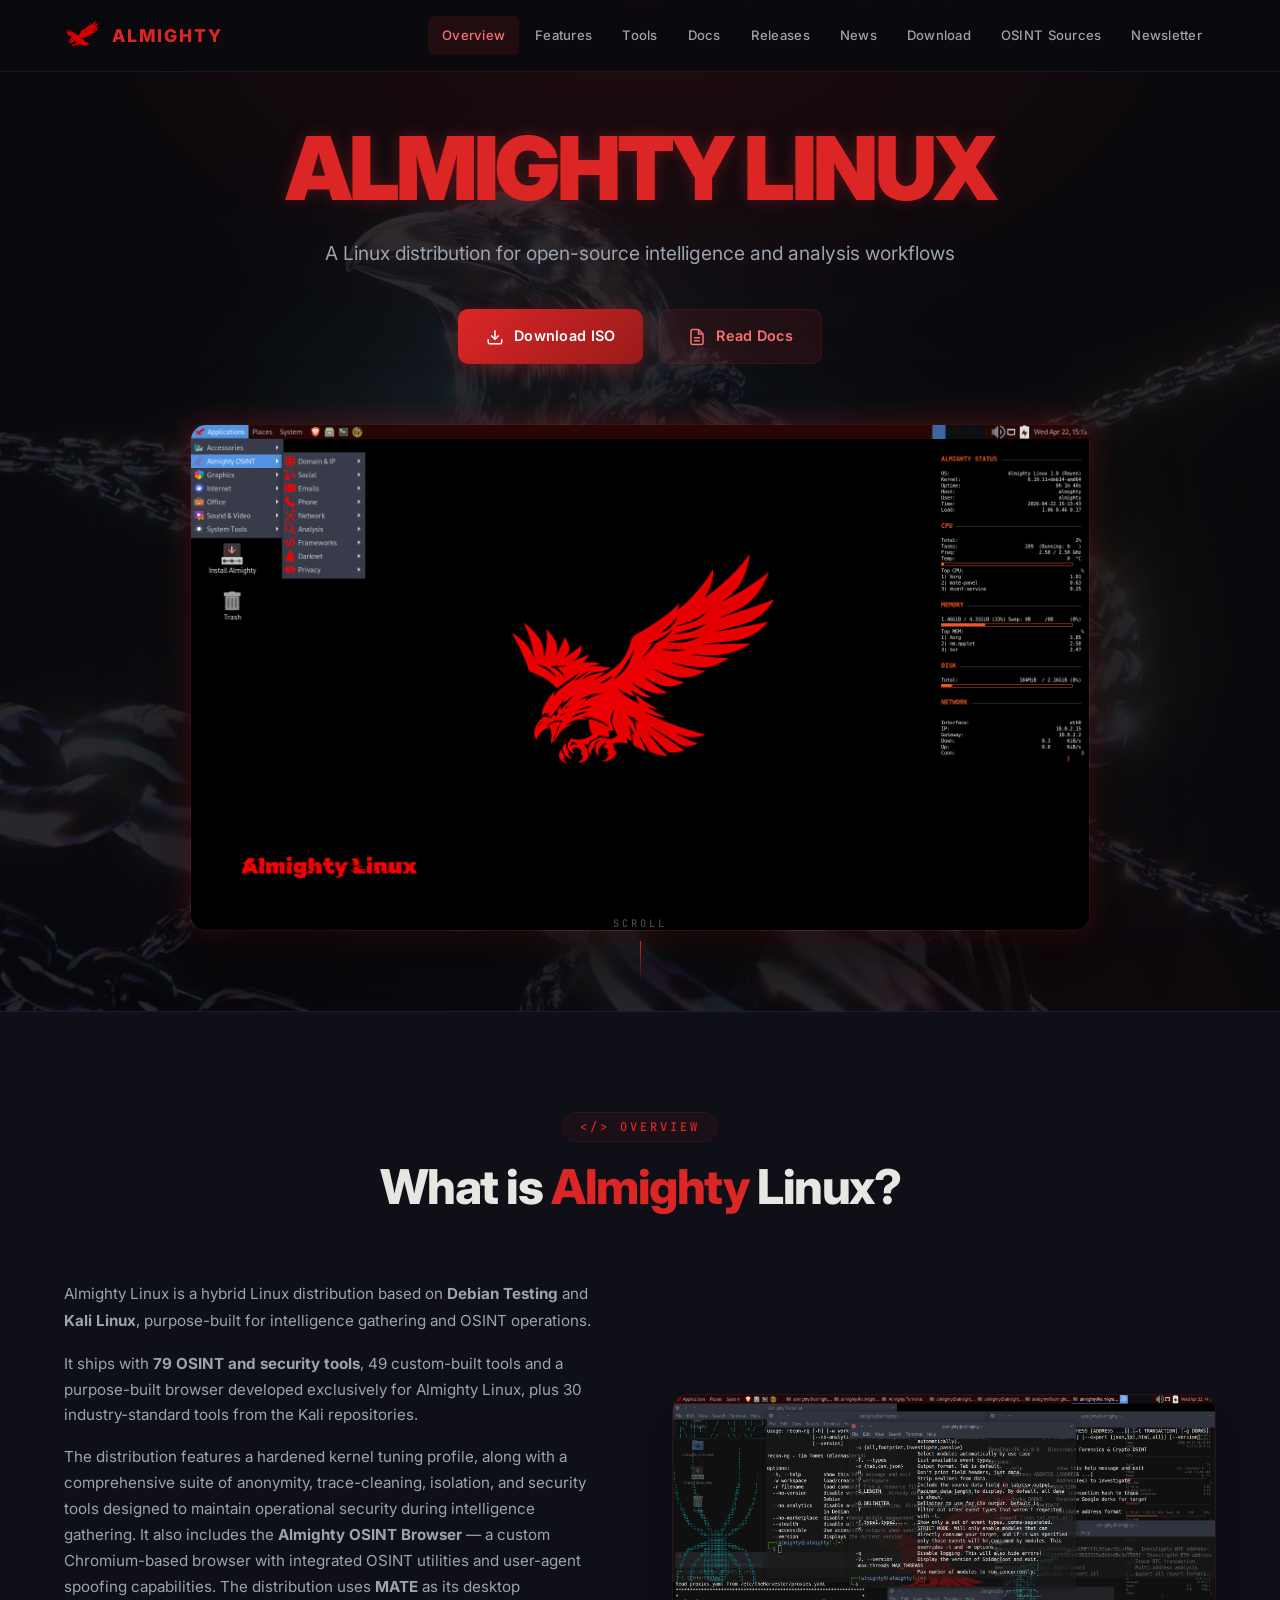
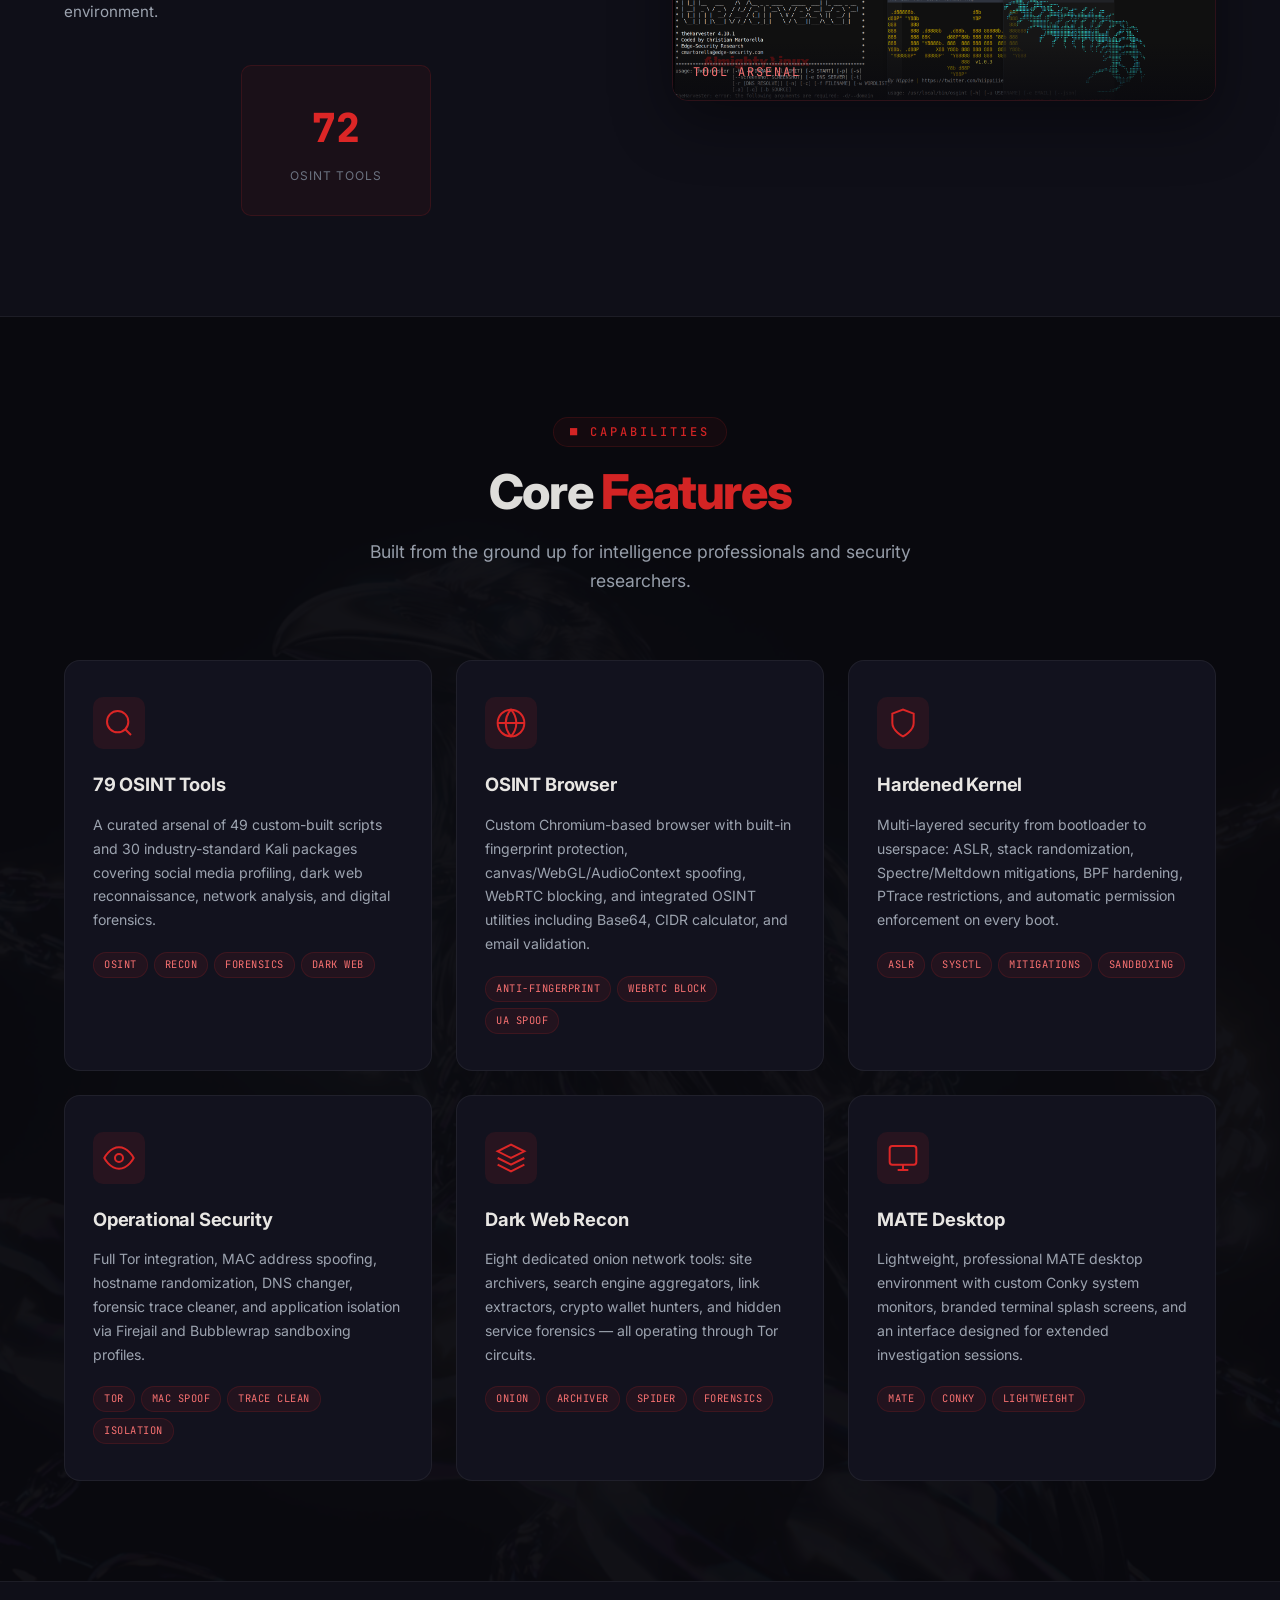
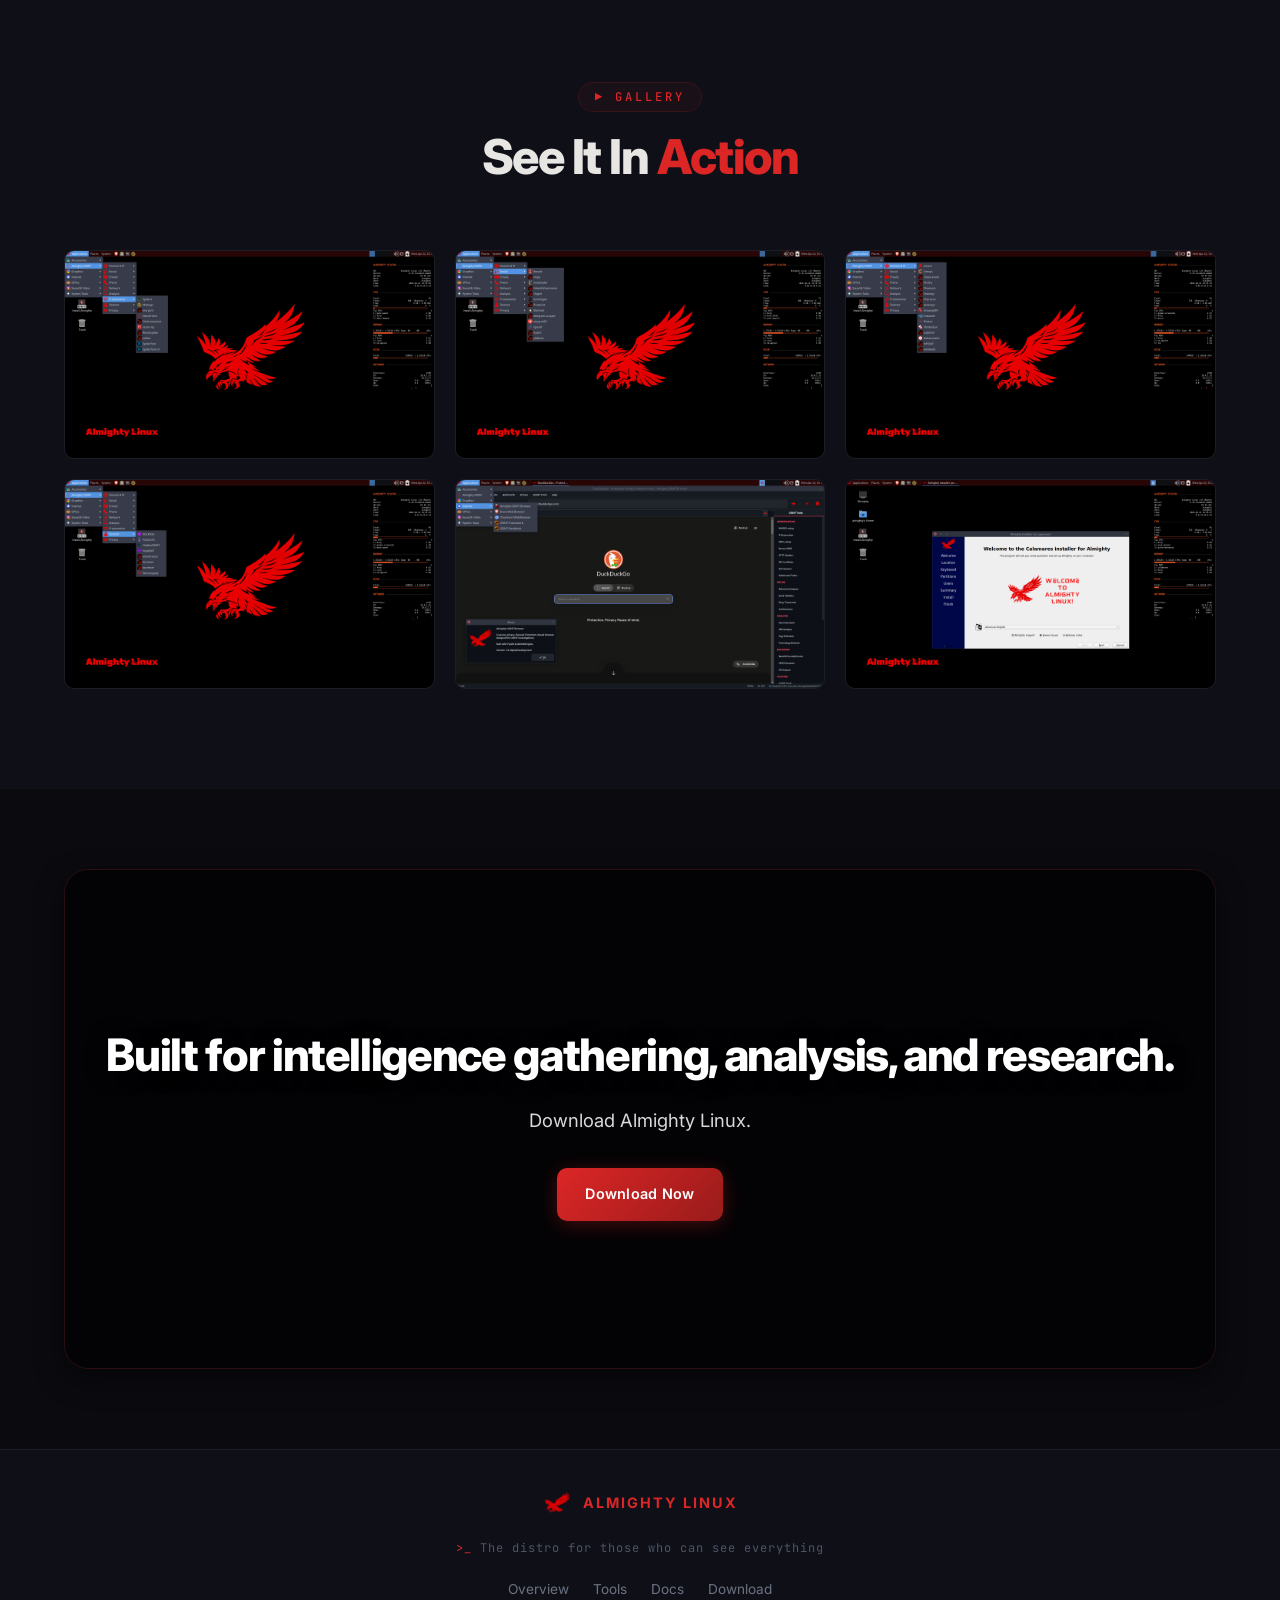
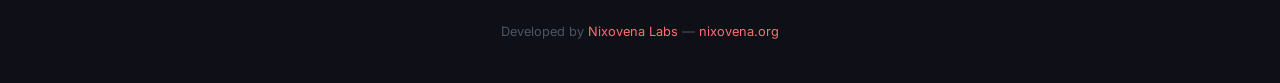
==== commit cce20407: "Update index.html" ====
--- a/index.html
+++ b/index.html
@@ -47,7 +47,7 @@
         <div class="hero-particles" id="heroParticles"></div>
         <div class="hero-content">
             <h1 class="hero-title">ALMIGHTY LINUX</h1>
-            <p class="hero-subtitle">The distro for those who can see everything</p>
+            <p class="hero-subtitle">A Linux distribution for open-source intelligence and analysis workflows</p>
             <div class="hero-actions">
                 <a href="download.html" class="btn btn-primary">
                     <svg width="18" height="18" viewBox="0 0 24 24" fill="none" stroke="currentColor" stroke-width="2">
@@ -279,7 +279,7 @@
                 </video>
                 <div class="cta-teaser-overlay"></div>
                 <div class="cta-teaser-content">
-                    <h2>Ready to See Everything?</h2>
+                    <h2>Built for intelligence gathering, analysis, and research.</h2>
                     <p>Download Almighty Linux.</p>
                     <a href="download.html" class="btn btn-primary">Download Now</a>
                 </div>
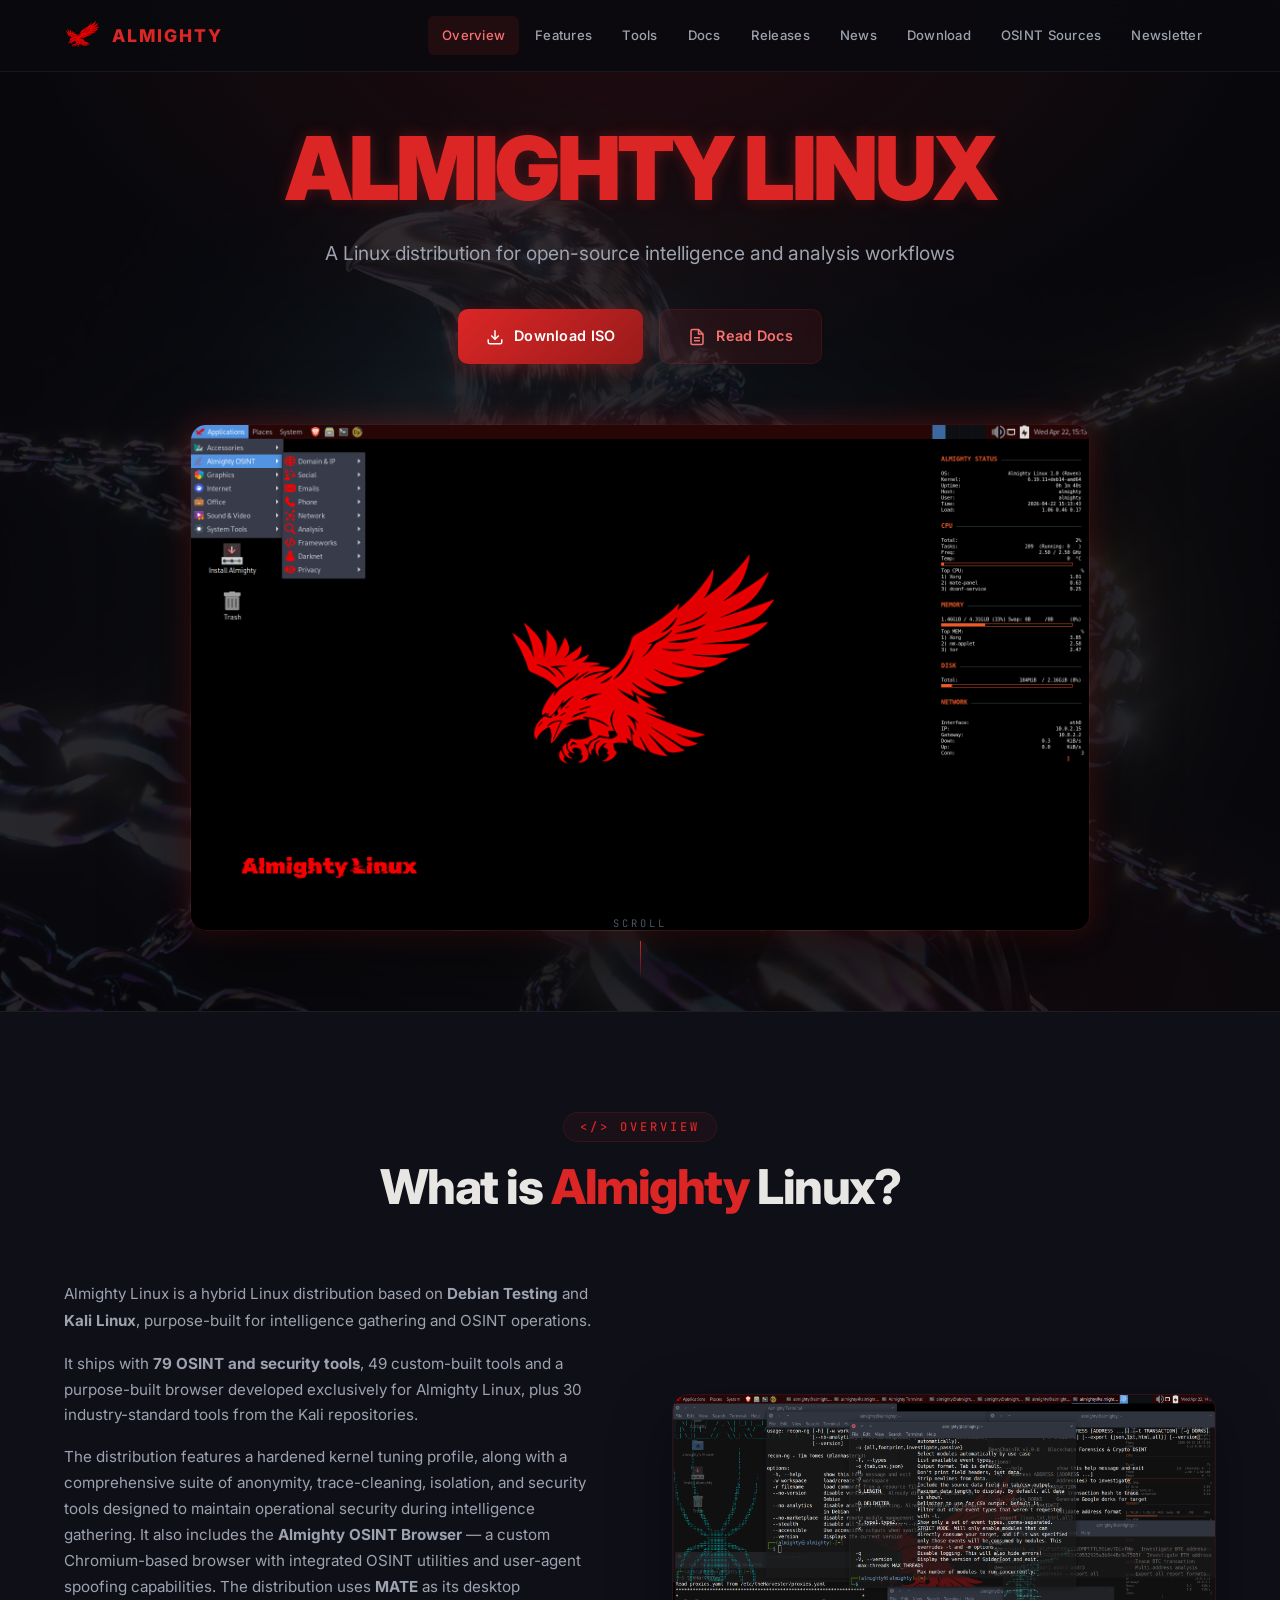
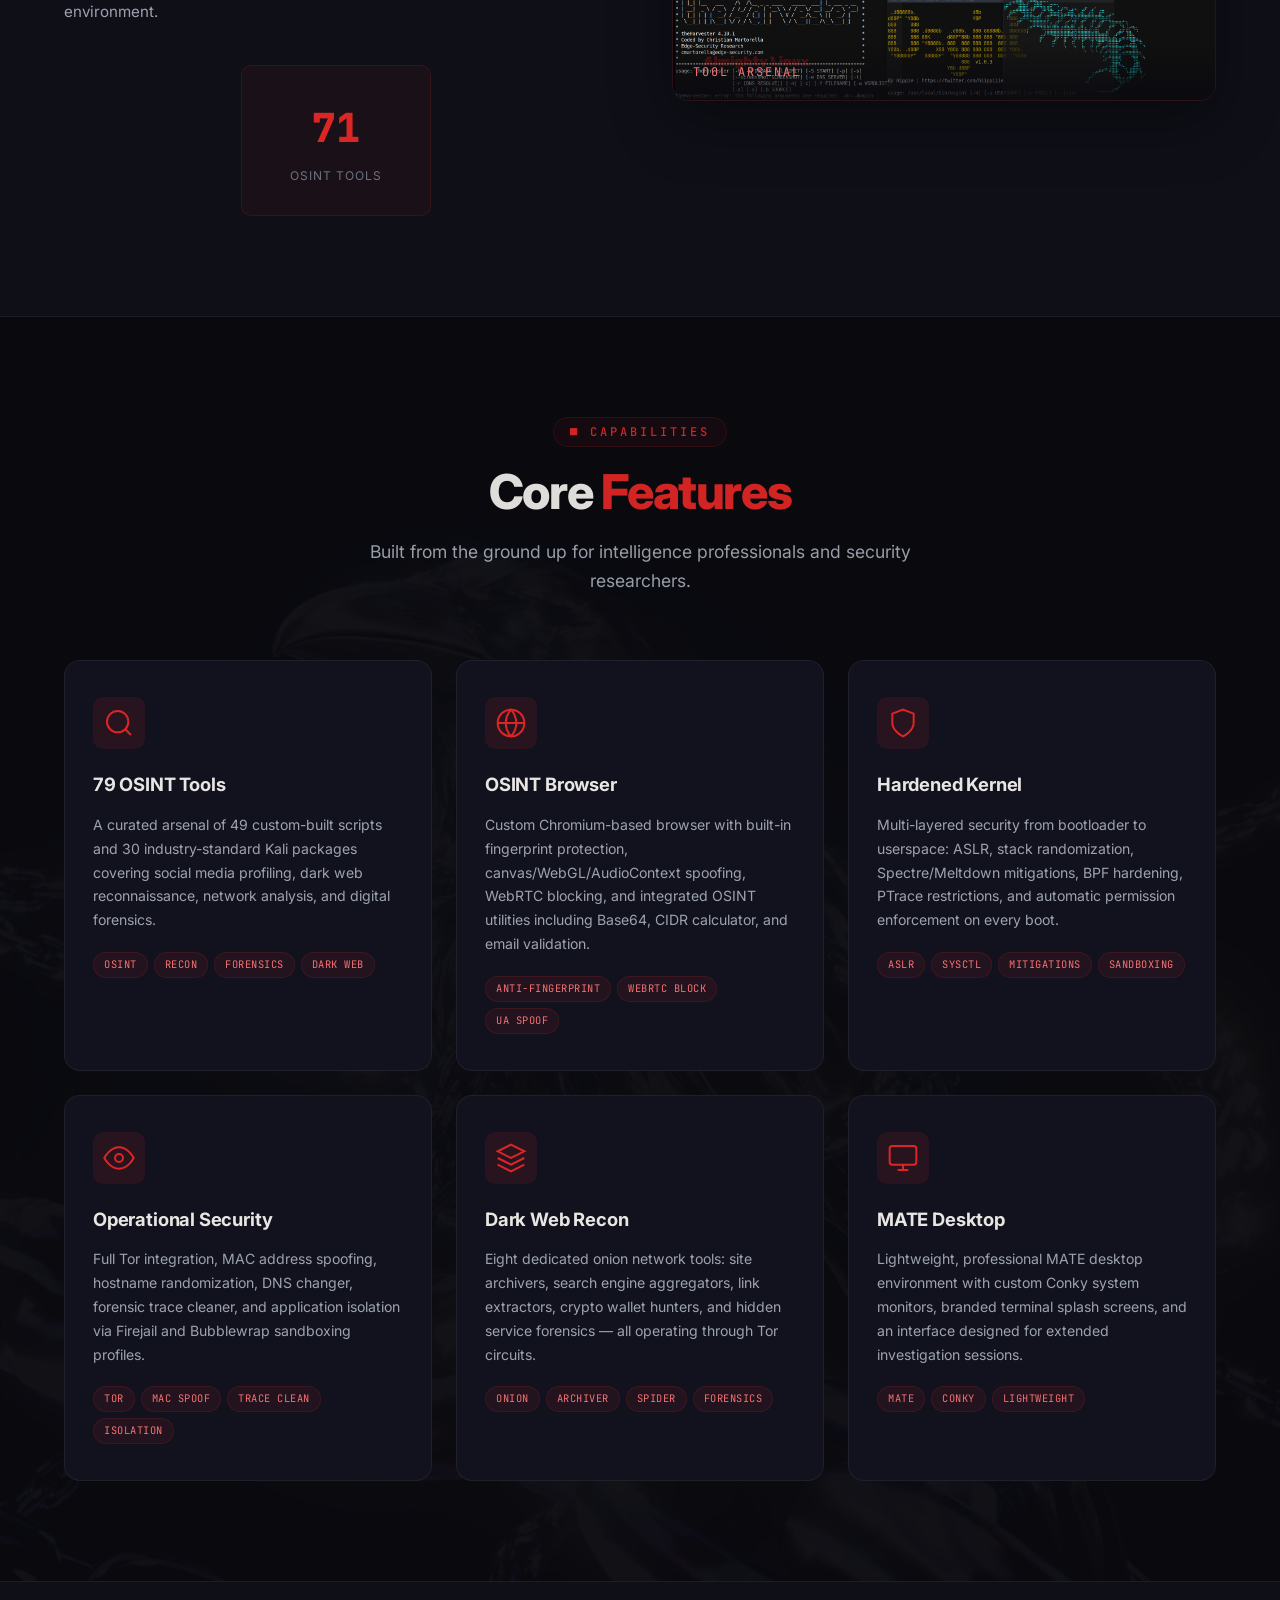
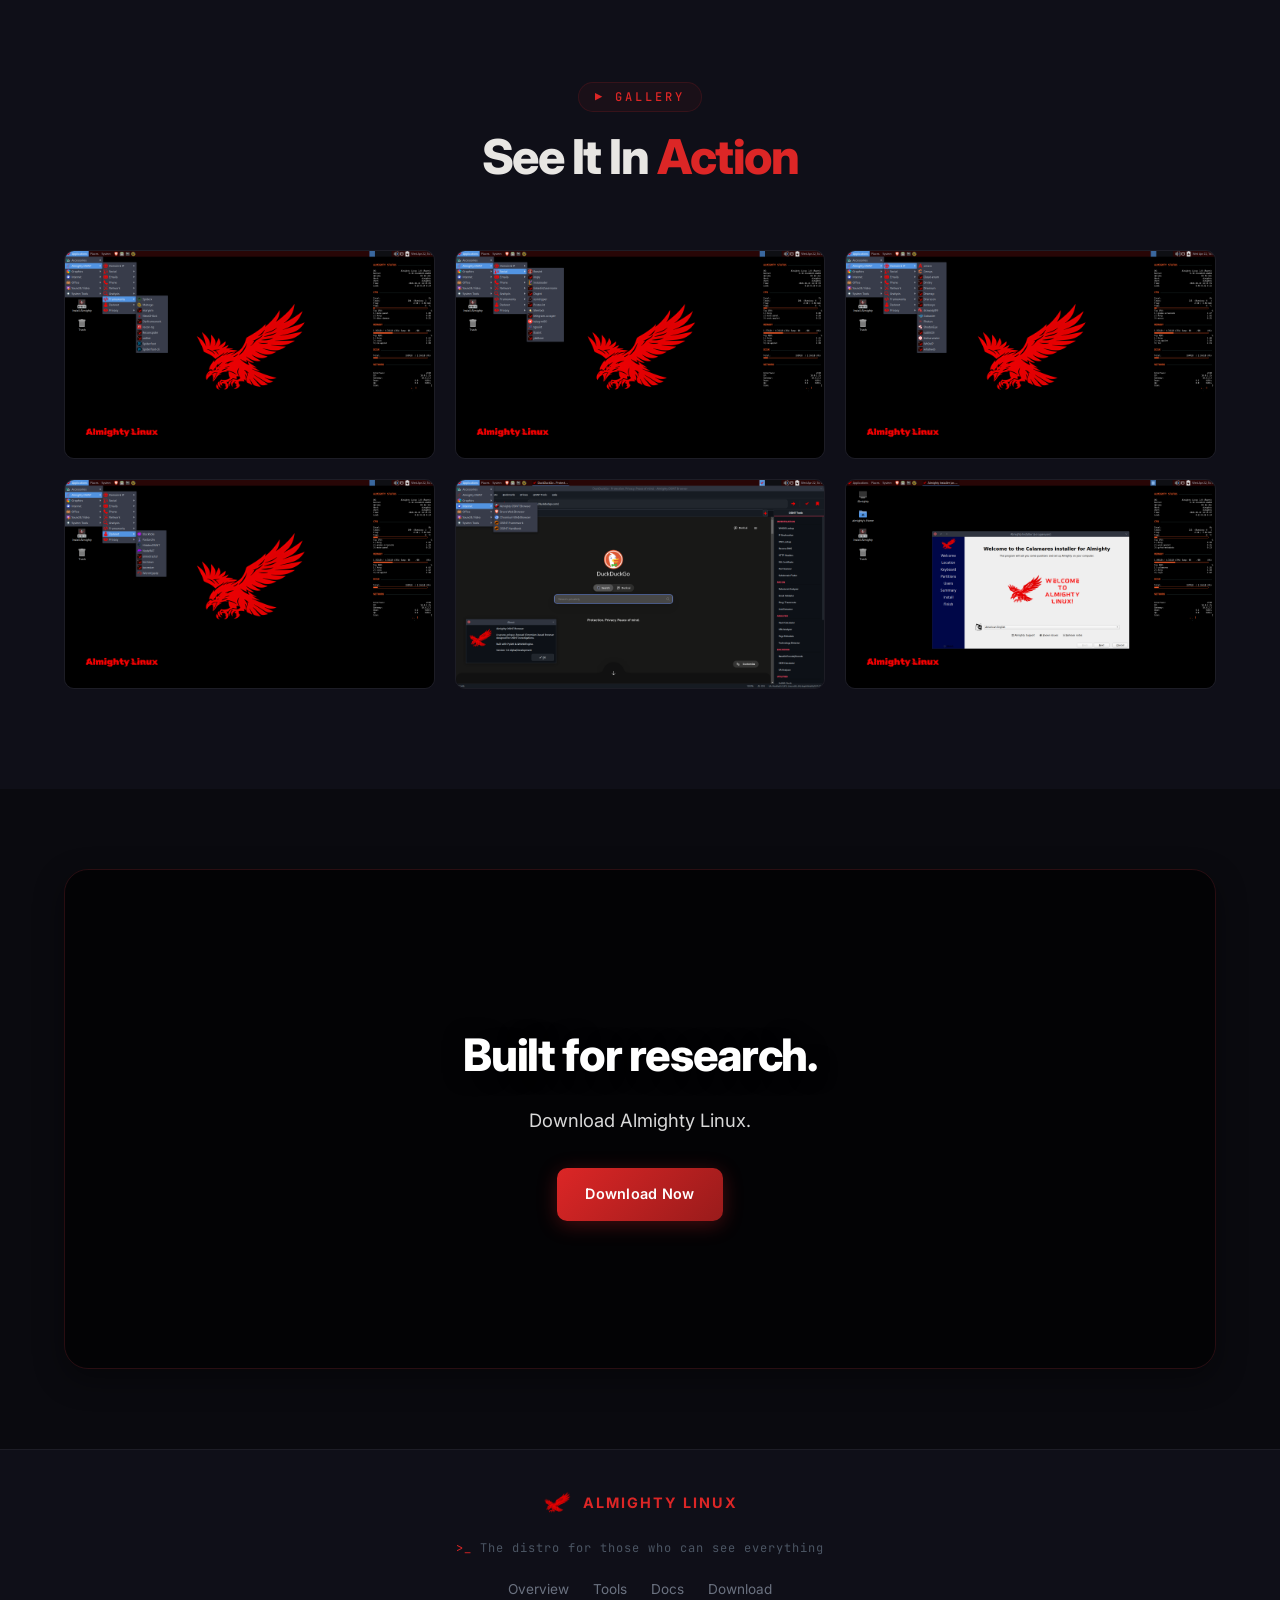
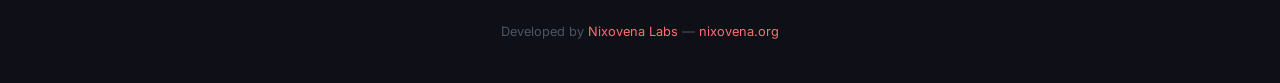
==== commit 35528e9f: "Update index.html" ====
--- a/index.html
+++ b/index.html
@@ -279,7 +279,7 @@
                 </video>
                 <div class="cta-teaser-overlay"></div>
                 <div class="cta-teaser-content">
-                    <h2>Built for intelligence gathering, analysis, and research.</h2>
+                    <h2>Built for research.</h2>
                     <p>Download Almighty Linux.</p>
                     <a href="download.html" class="btn btn-primary">Download Now</a>
                 </div>
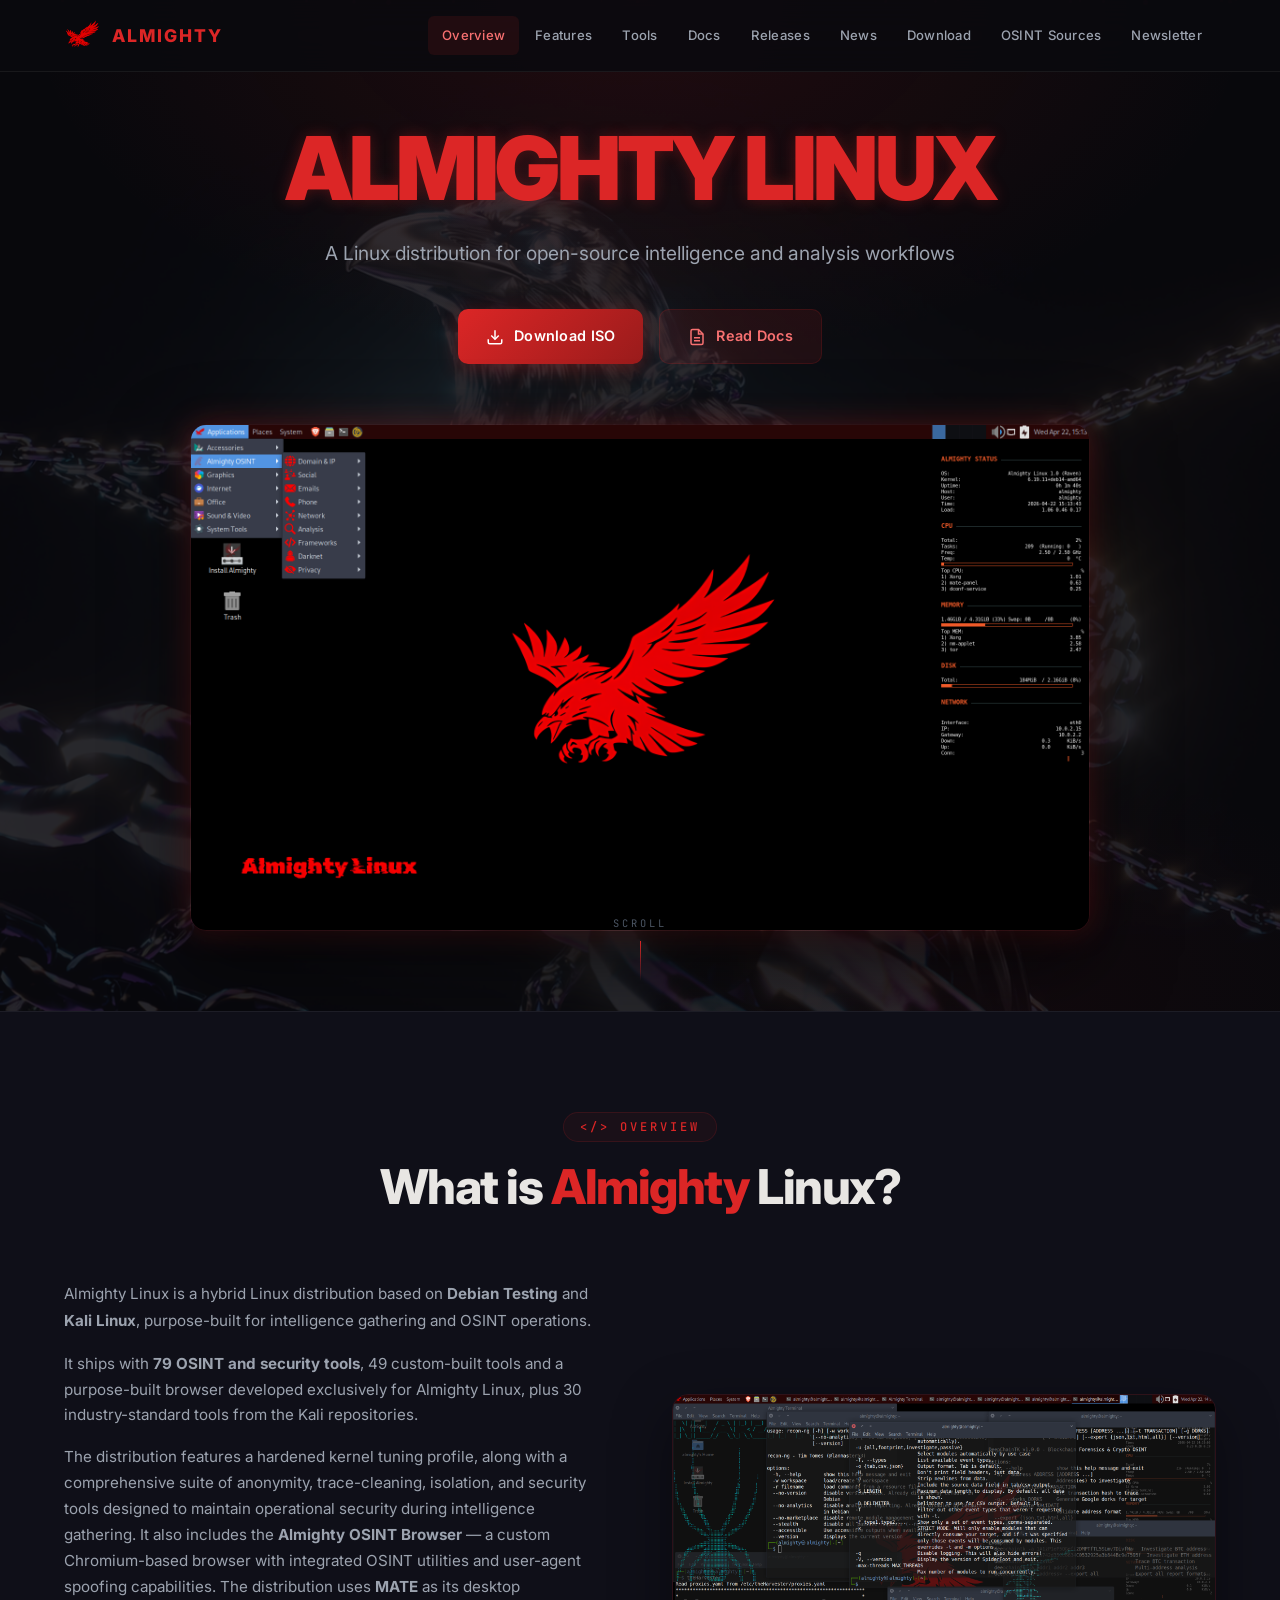
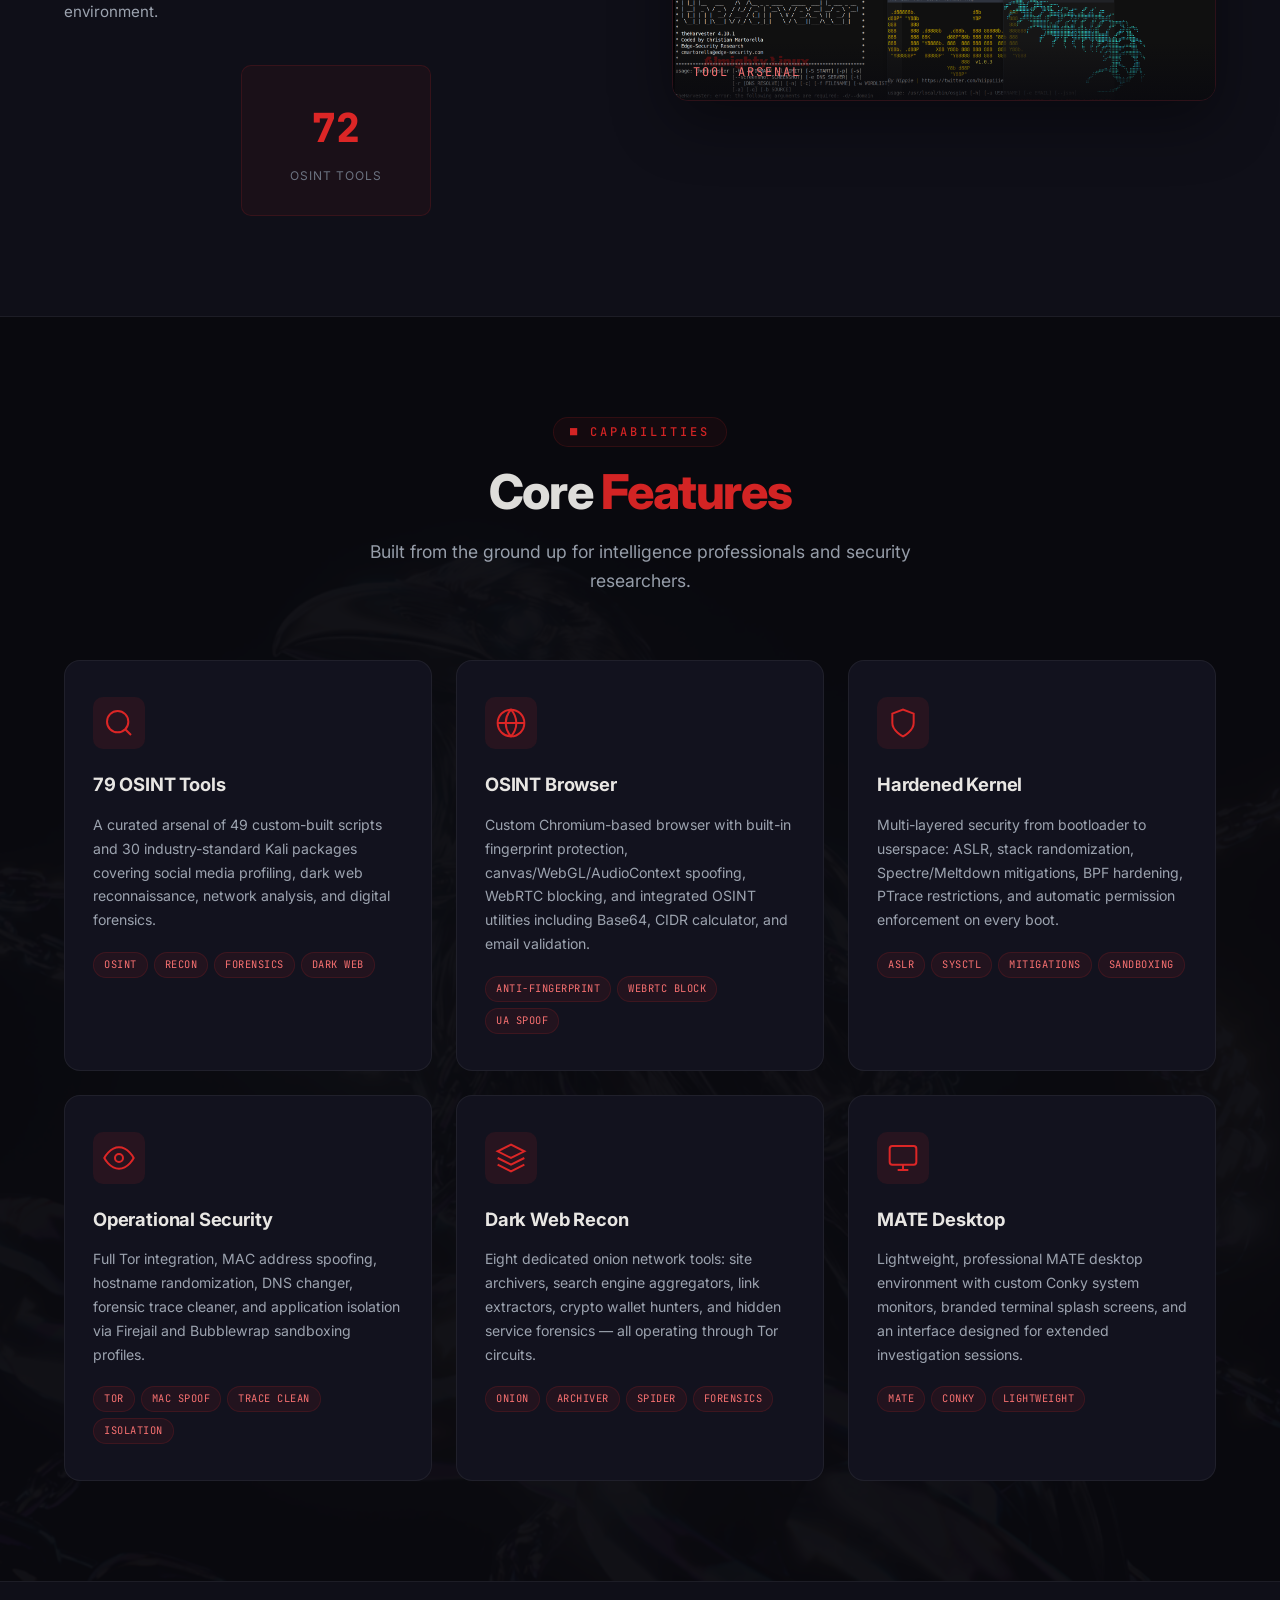
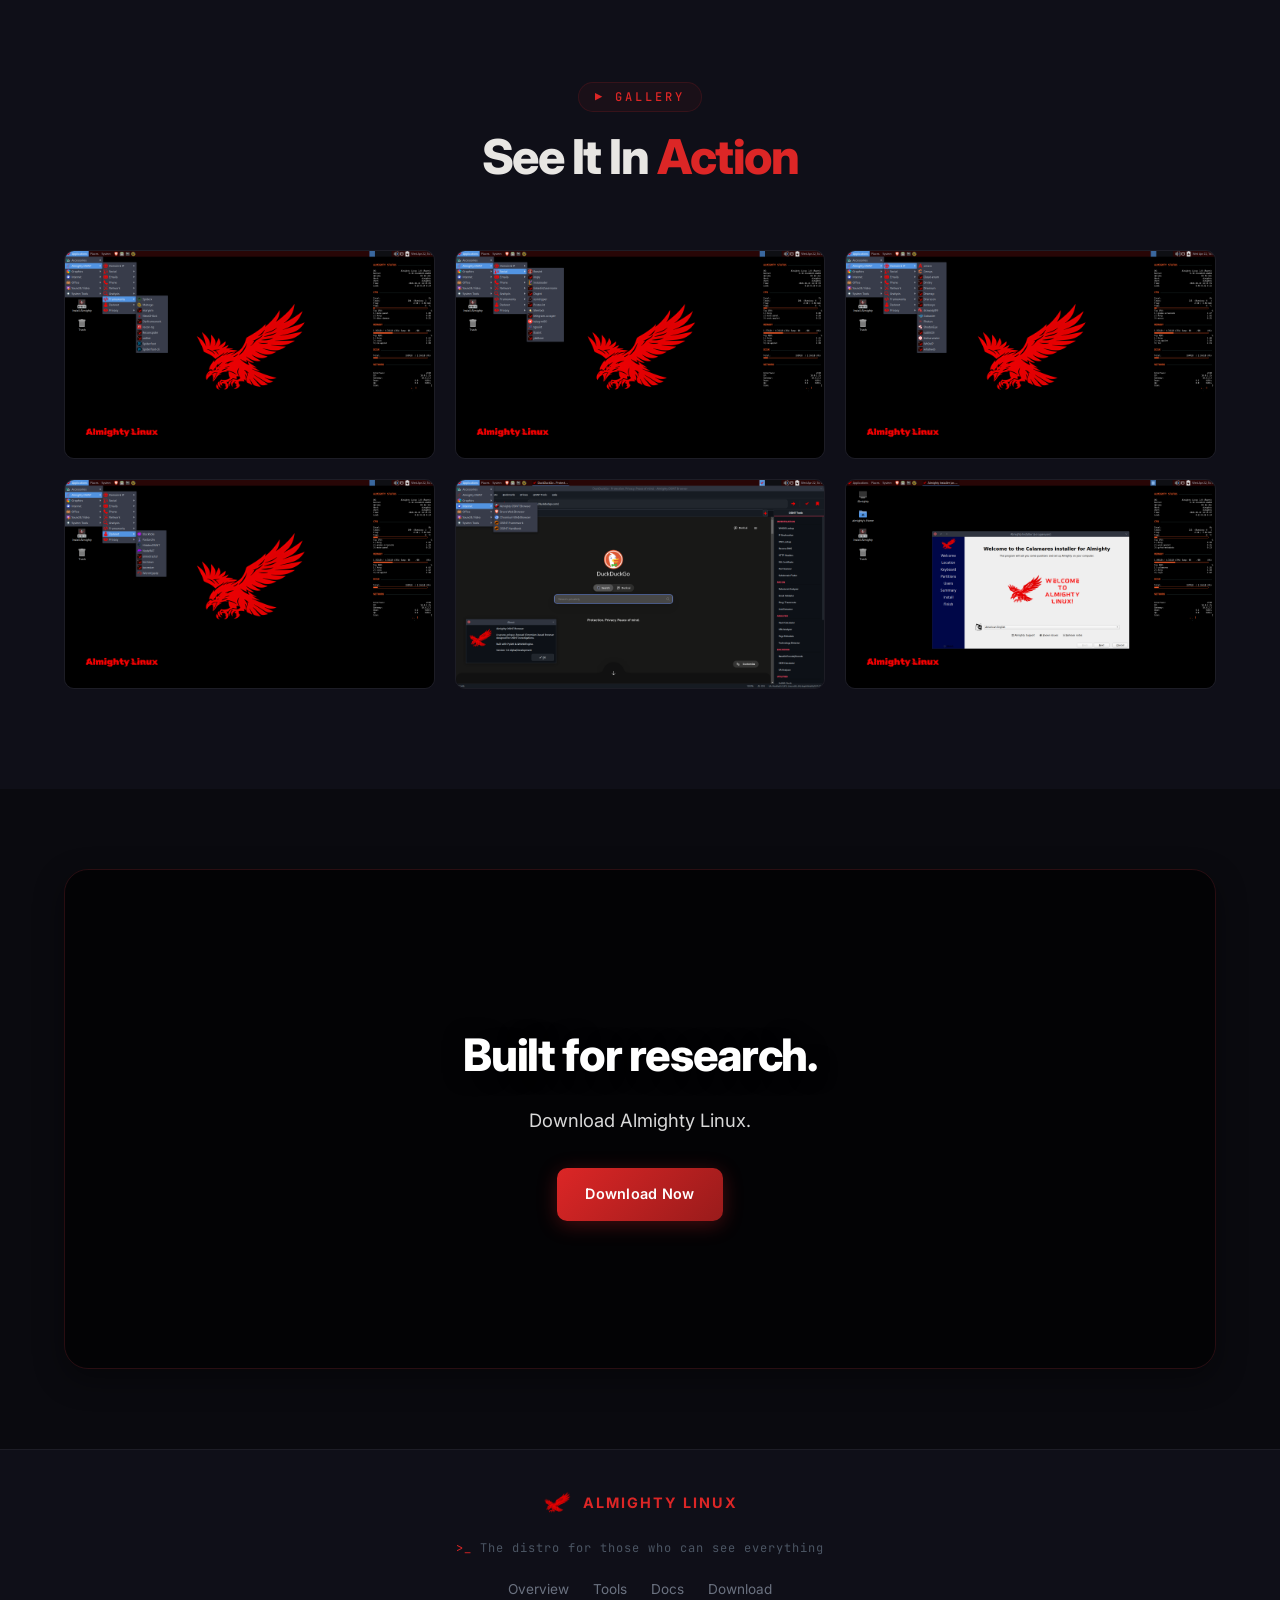
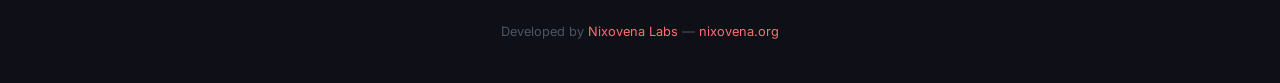
==== commit bc4fb09e: "update" ====
--- a/index.html
+++ b/index.html
@@ -6,7 +6,7 @@
     <meta name="viewport" content="width=device-width, initial-scale=1.0">
     <meta name="description"
         content="Almighty Linux — A hybrid Debian Testing / Kali-based distribution engineered for OSINT, intelligence gathering, and operational security.">
-    <title>Almighty Linux — The Distro of Someones Who Can See Everything</title>
+    <title>Almighty Linux — OSINT & Intelligence Gathering Linux Distro</title>
     <link rel="icon" href="Assets/logo.png" type="image/png">
     <link
         href="https://fonts.googleapis.com/css2?family=Inter:wght@300;400;500;600;700;800;900&family=JetBrains+Mono:wght@400;500;700&display=swap"
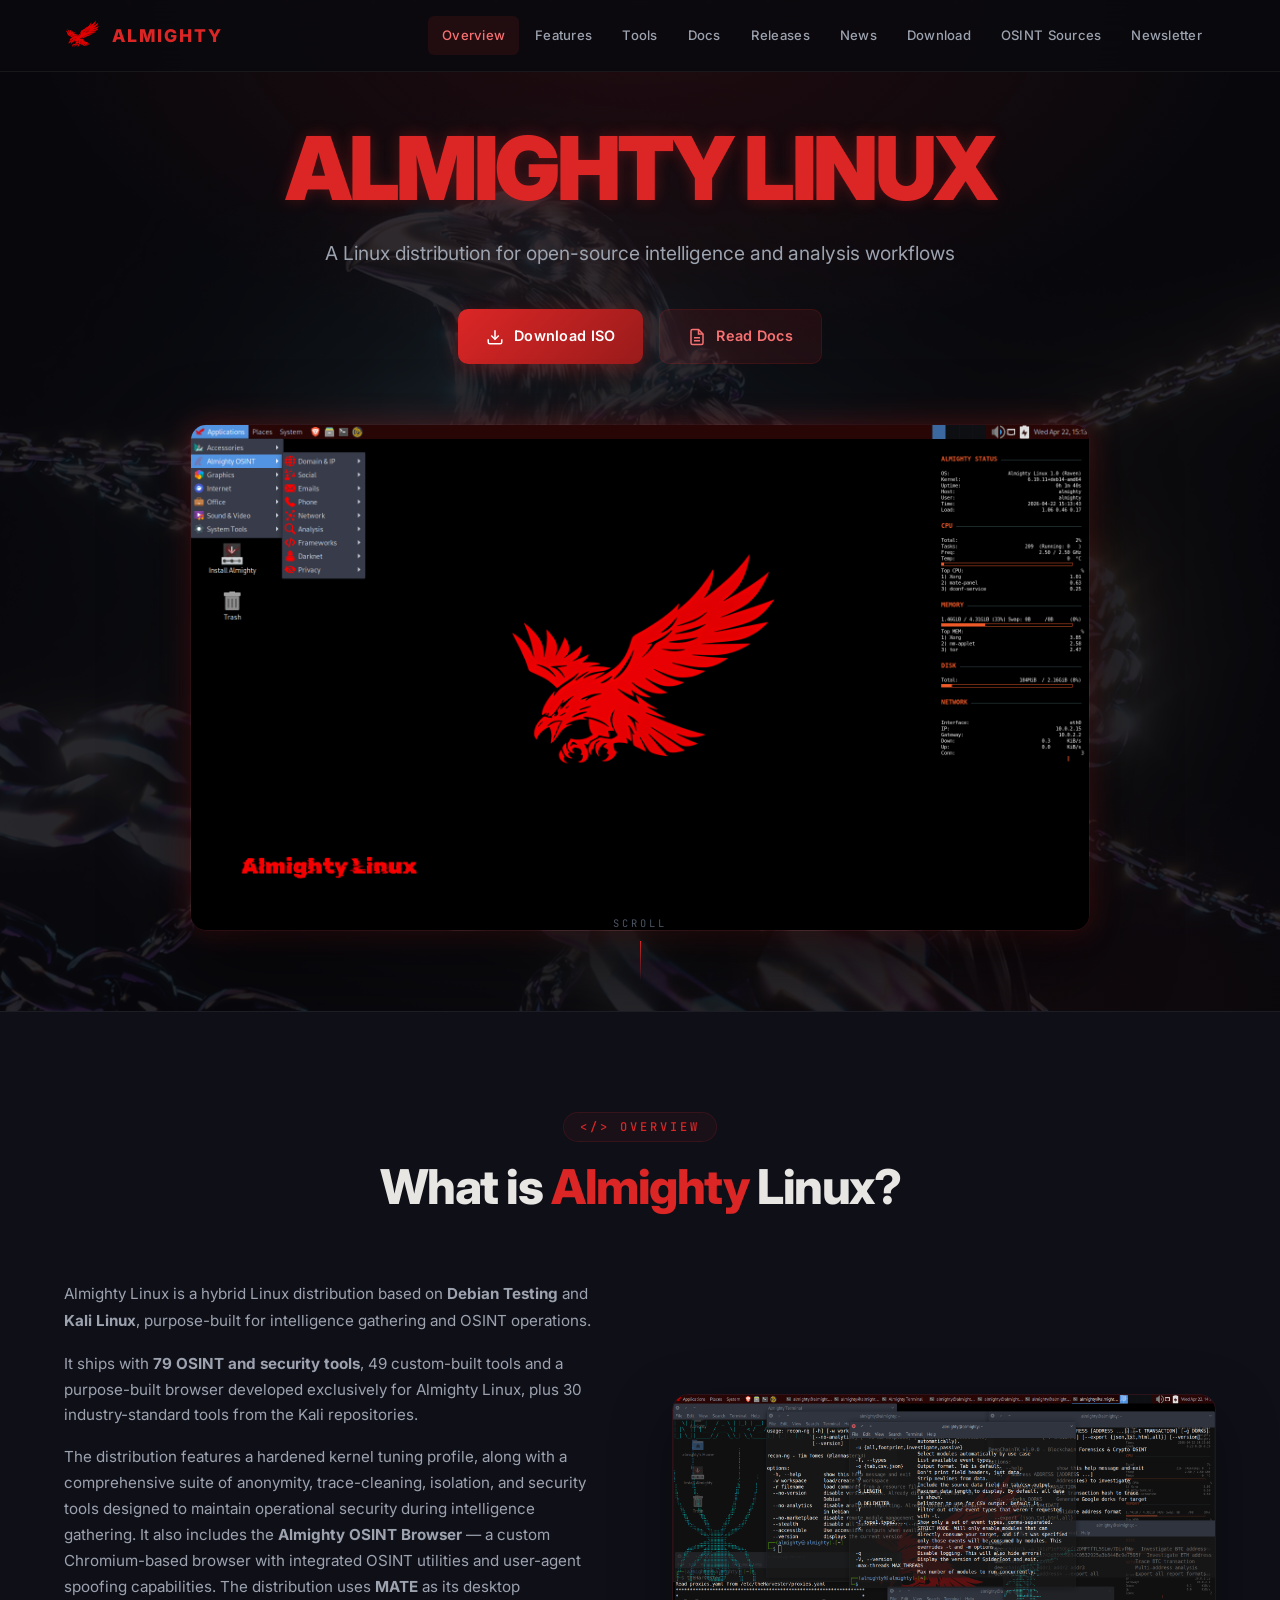
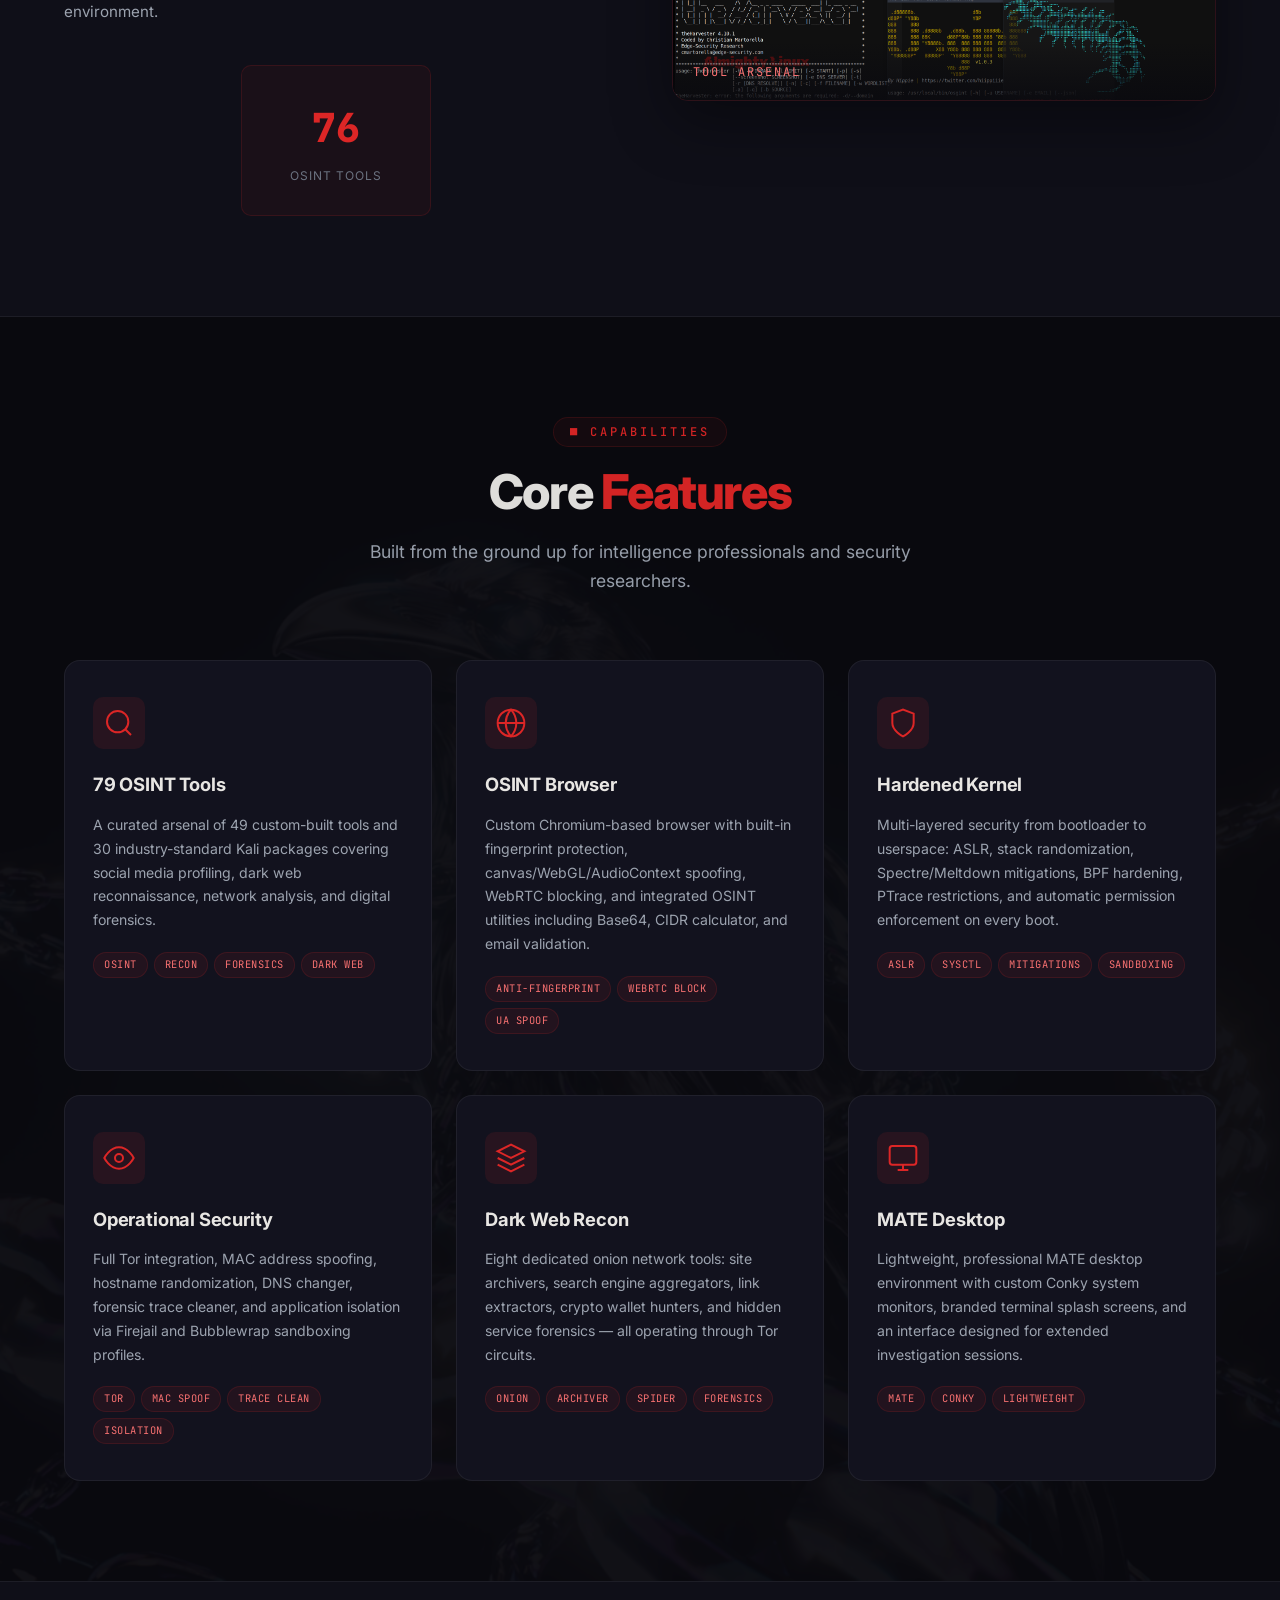
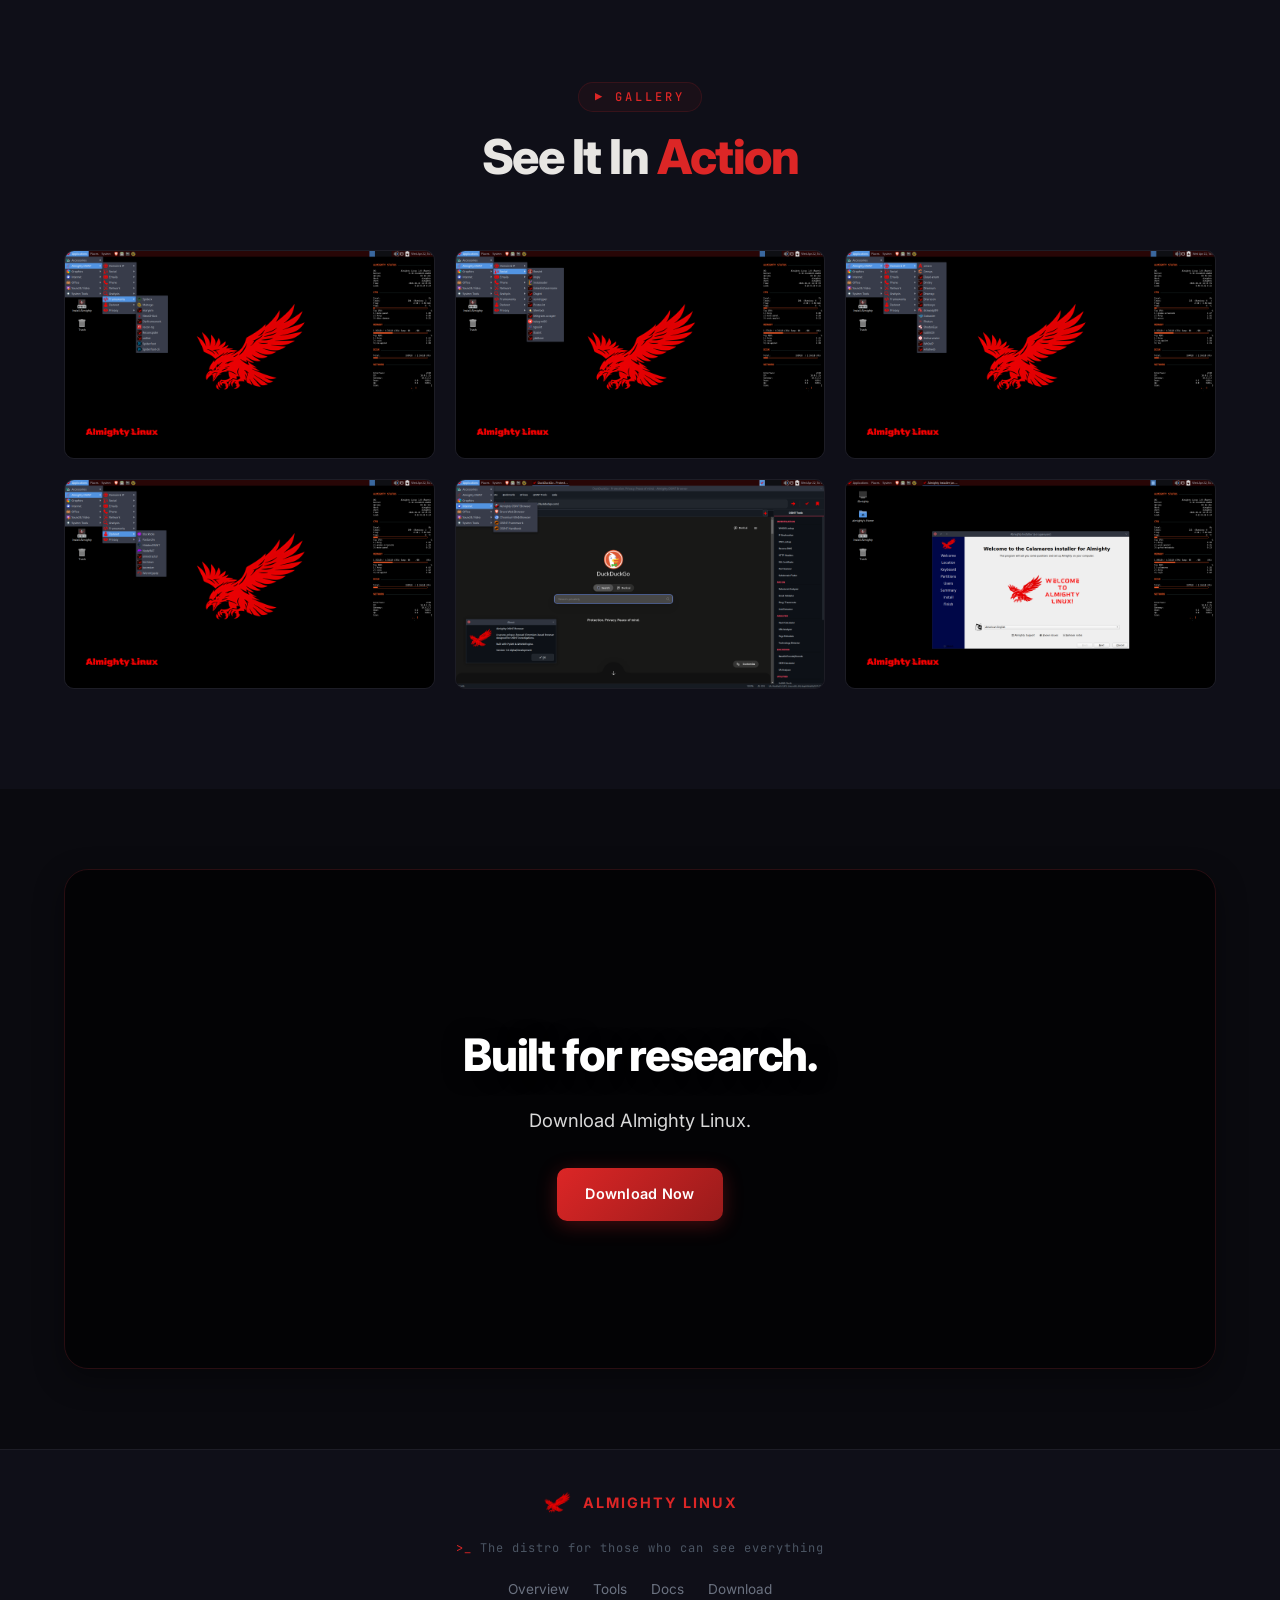
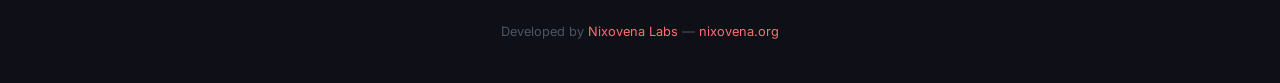
==== commit 31c598a7: "Update index.html" ====
--- a/index.html
+++ b/index.html
@@ -140,7 +140,7 @@
                         </svg>
                     </div>
                     <h3>79 OSINT Tools</h3>
-                    <p>A curated arsenal of 49 custom-built scripts and 30 industry-standard Kali packages covering
+                    <p>A curated arsenal of 49 custom-built tools and 30 industry-standard Kali packages covering
                         social media profiling, dark web reconnaissance, network analysis, and digital forensics.</p>
                     <div class="feature-tags">
                         <span>OSINT</span><span>Recon</span><span>Forensics</span><span>Dark Web</span>
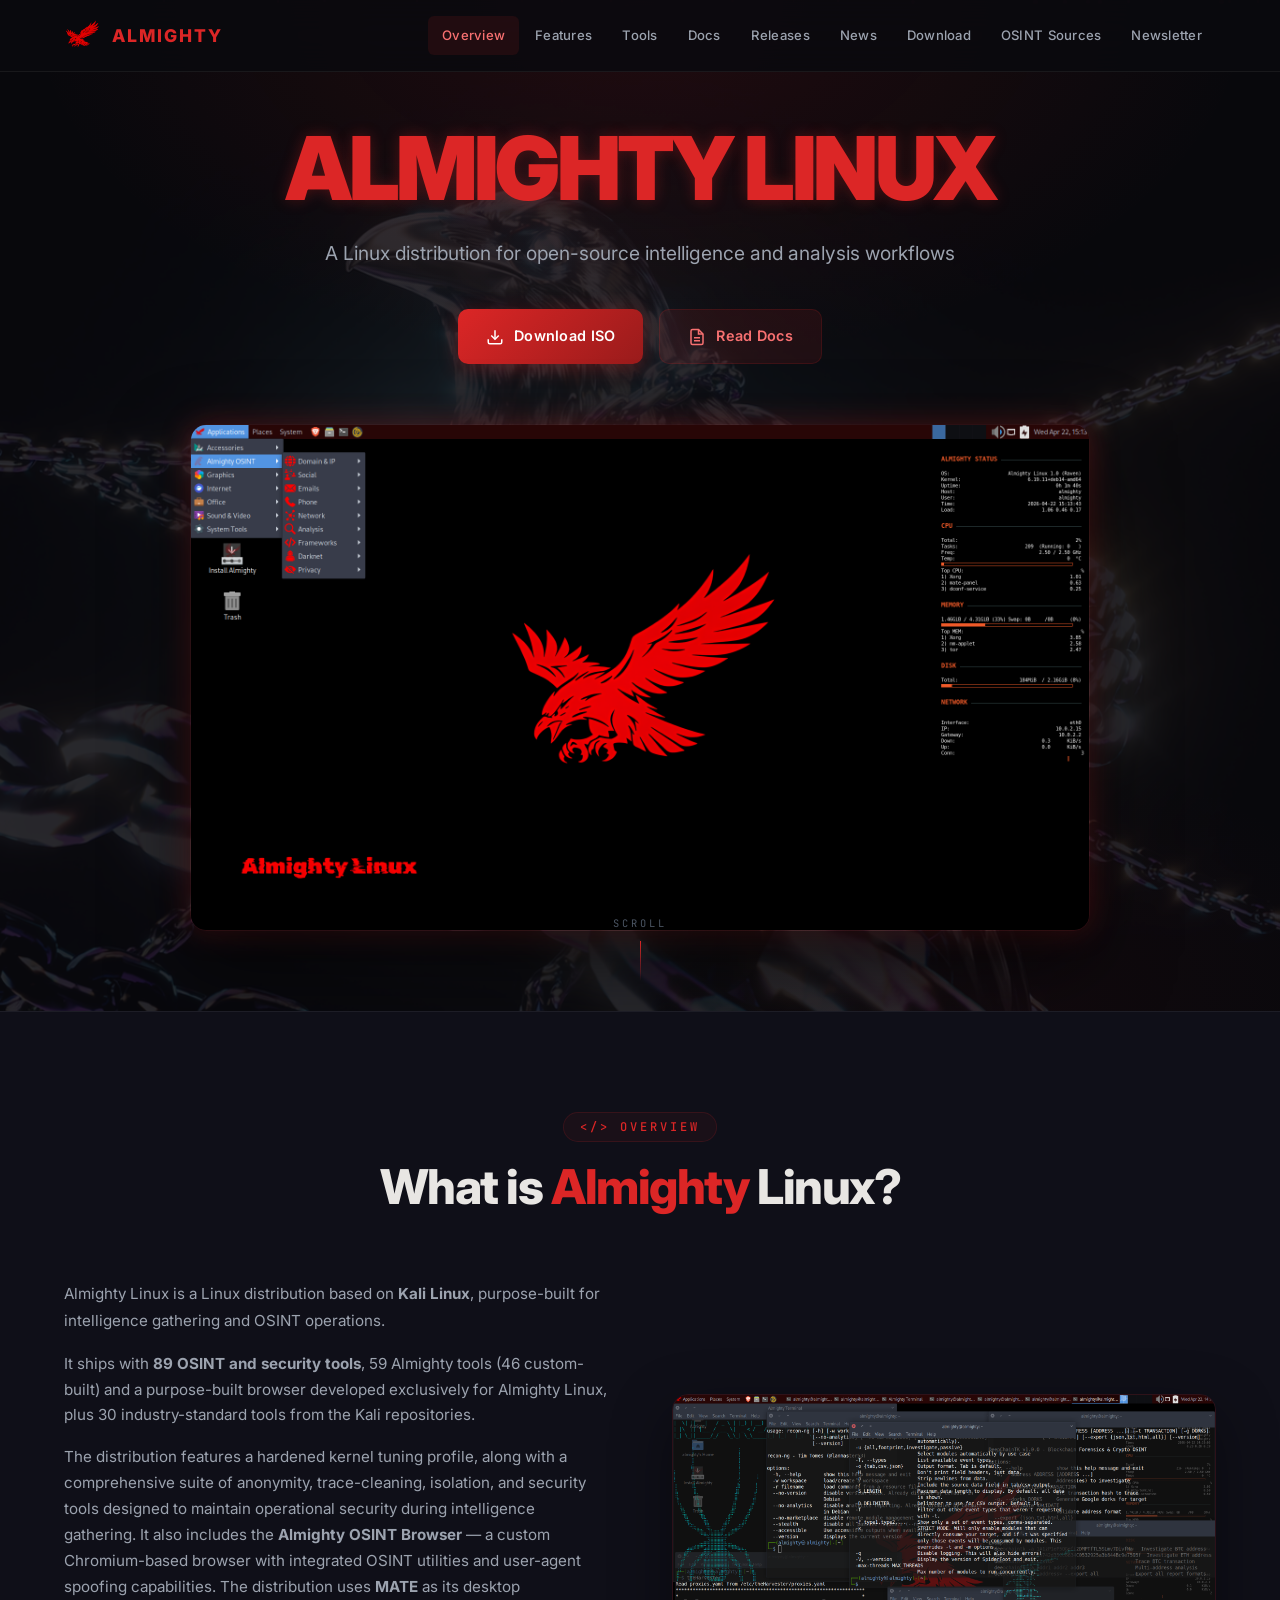
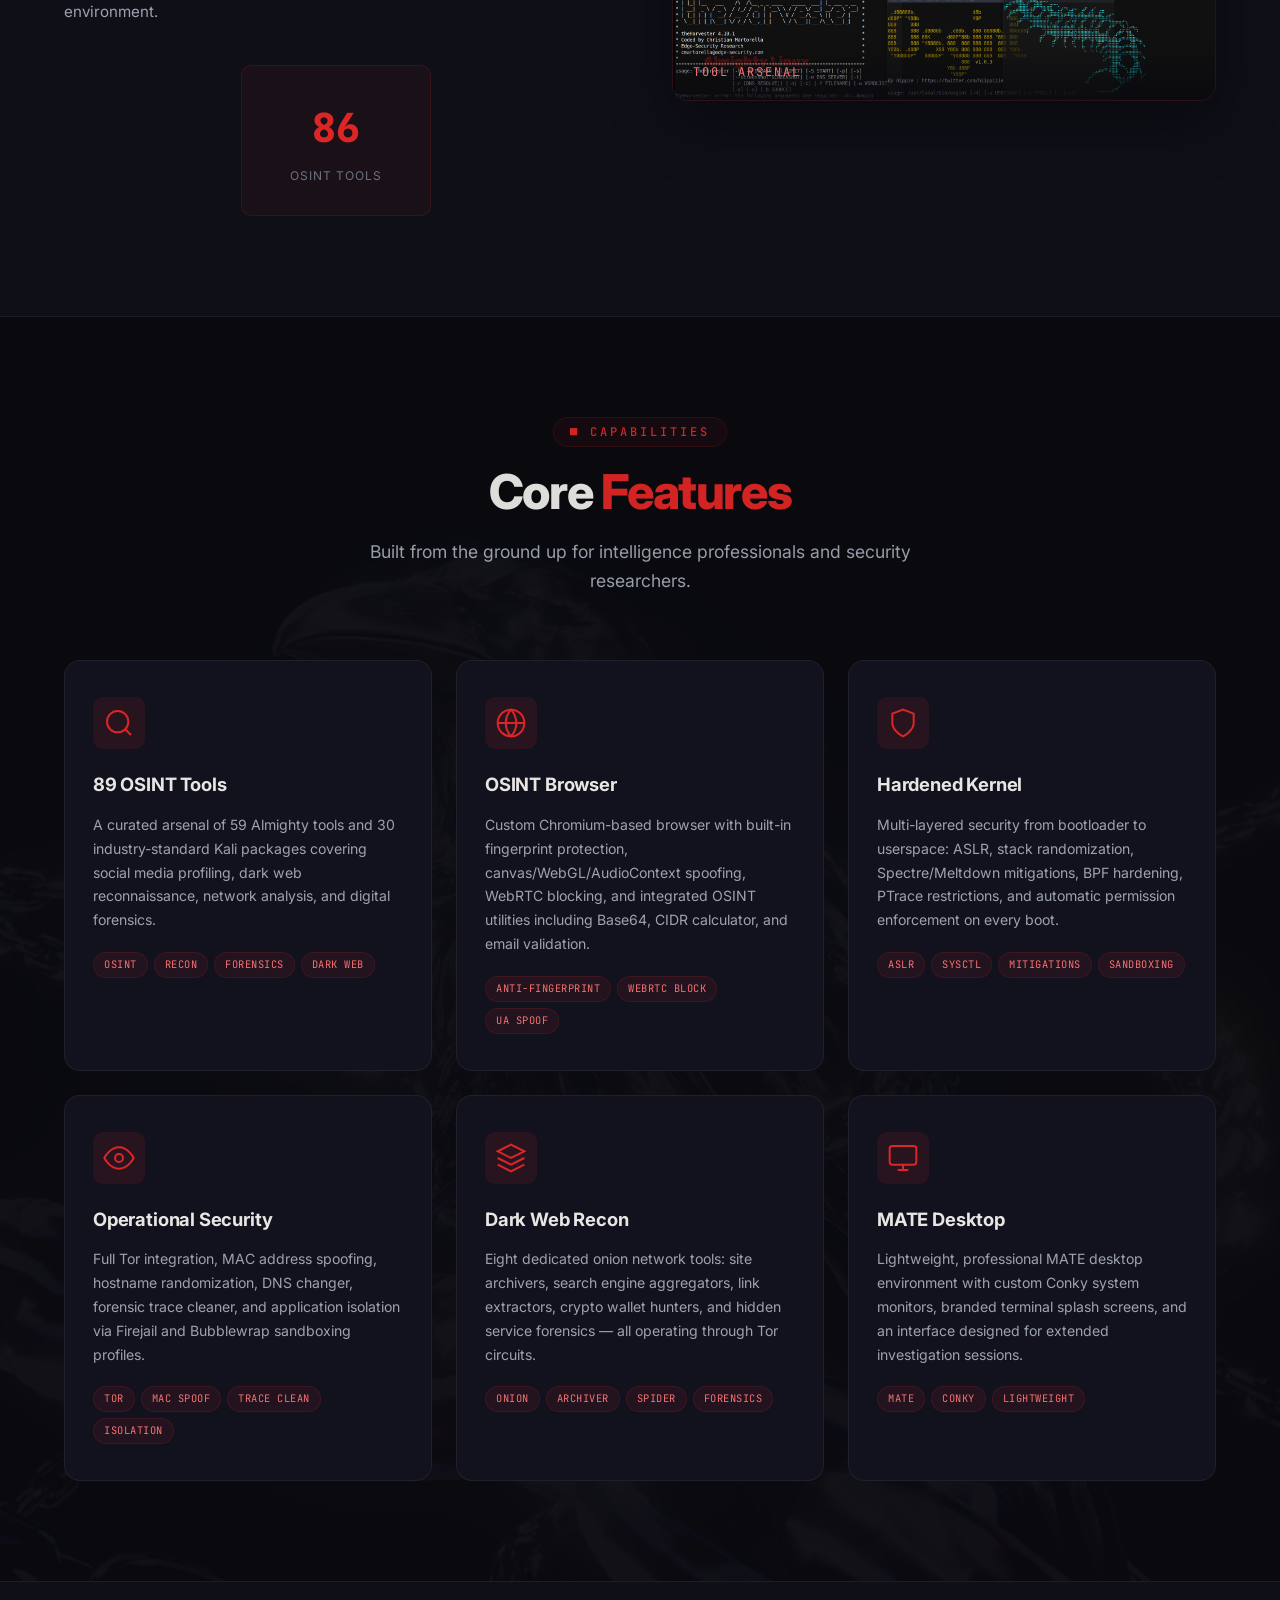
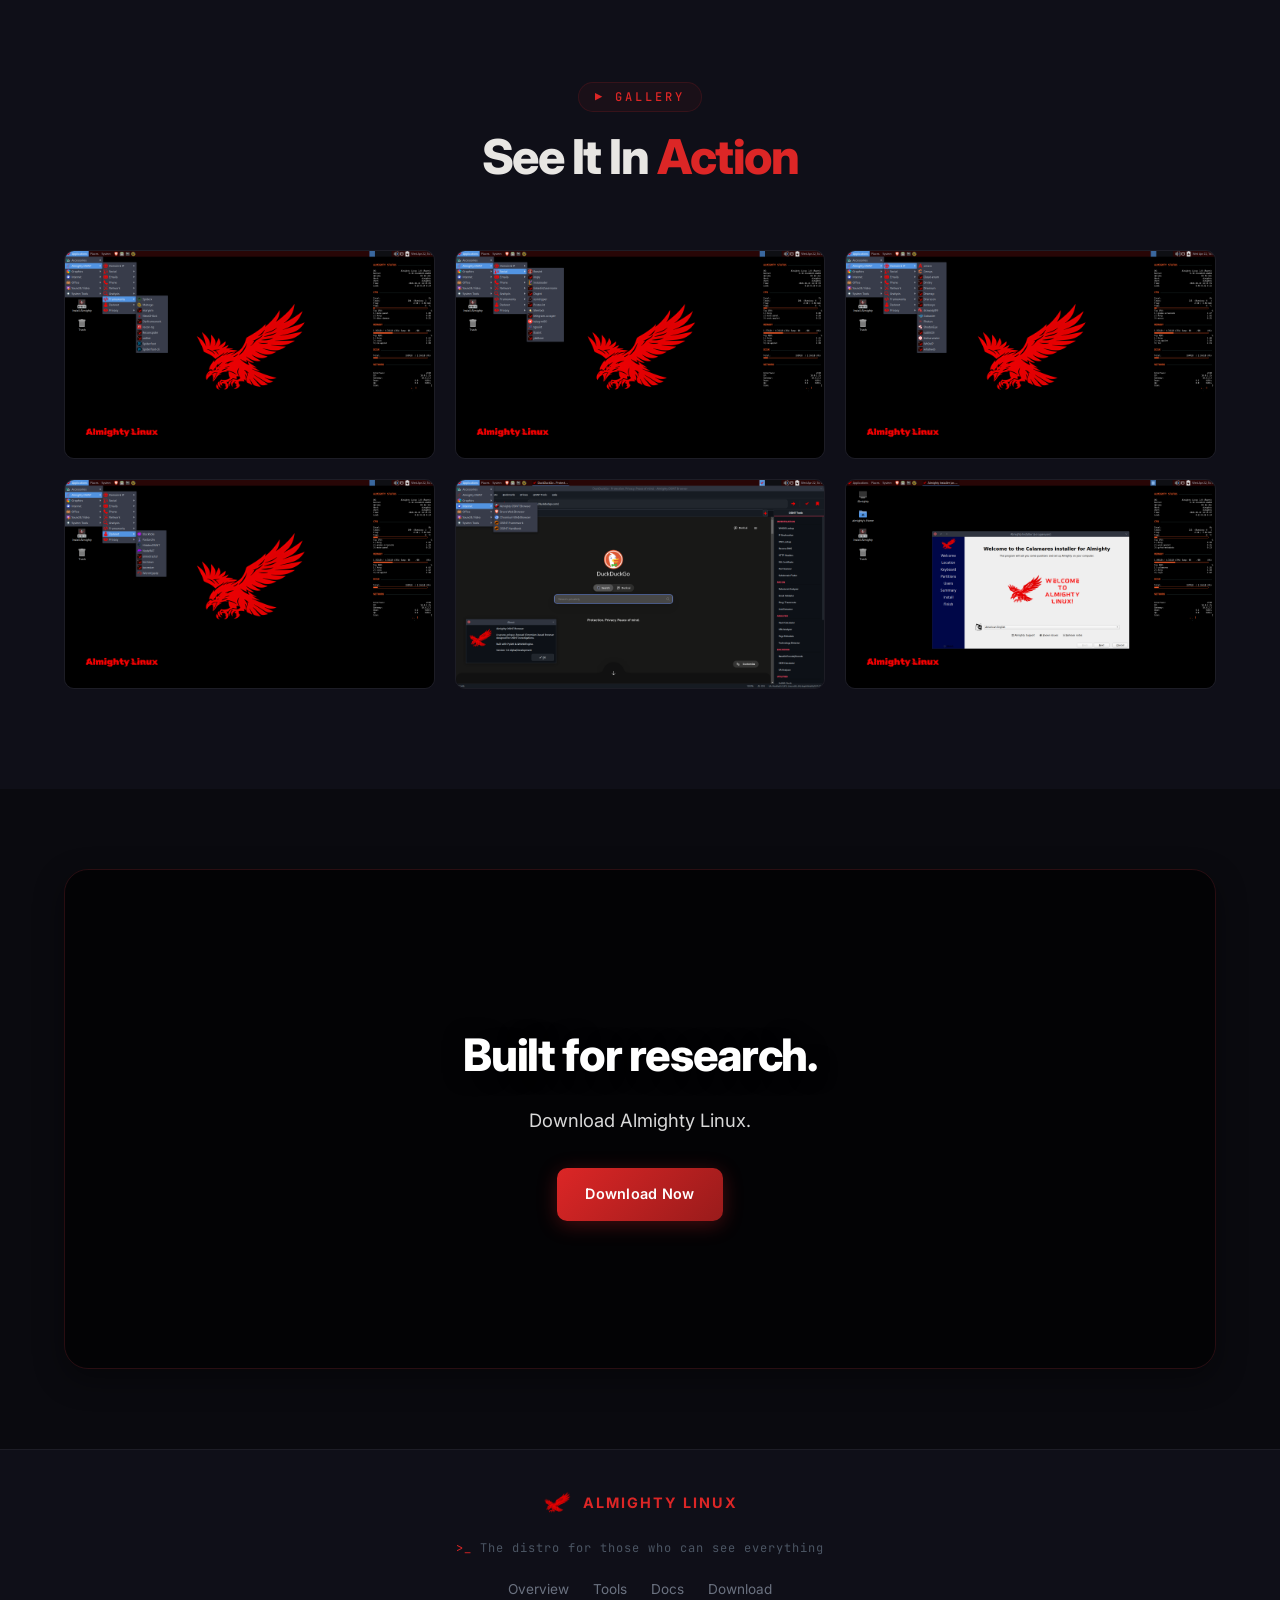
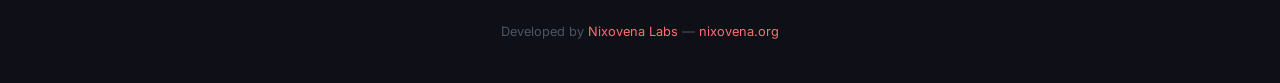
==== commit 6ad1e5b5: "update" ====
--- a/index.html
+++ b/index.html
@@ -5,7 +5,7 @@
     <meta charset="UTF-8">
     <meta name="viewport" content="width=device-width, initial-scale=1.0">
     <meta name="description"
-        content="Almighty Linux — A hybrid Debian Testing / Kali-based distribution engineered for OSINT, intelligence gathering, and operational security.">
+        content="Almighty Linux — A Kali-based distribution engineered for OSINT, intelligence gathering, and operational security.">
     <title>Almighty Linux — OSINT & Intelligence Gathering Linux Distro</title>
     <link rel="icon" href="Assets/logo.png" type="image/png">
     <link
@@ -89,10 +89,9 @@
             </div>
             <div class="about-grid">
                 <div class="about-content">
-                    <p class="about-lead">Almighty Linux is a hybrid Linux distribution based on <strong>Debian
-                            Testing</strong> and <strong>Kali Linux</strong>, purpose-built for intelligence gathering
+                    <p class="about-lead">Almighty Linux is a Linux distribution based on <strong>Kali Linux</strong>, purpose-built for intelligence gathering
                         and OSINT operations.</p>
-                    <p>It ships with <strong>79 OSINT and security tools</strong>, 49 custom-built tools and a
+                    <p>It ships with <strong>89 OSINT and security tools</strong>, 59 Almighty tools (46 custom-built) and a
                         purpose-built browser developed exclusively for Almighty Linux, plus 30 industry-standard
                         tools from the Kali repositories.</p>
                     <p>The distribution features a hardened kernel tuning profile, along with a comprehensive suite of
@@ -103,7 +102,7 @@
                         environment.</p>
                     <div class="about-stats">
                         <div class="stat-item">
-                            <span class="stat-number" data-count="79">0</span>
+                            <span class="stat-number" data-count="89">0</span>
                             <span class="stat-label">OSINT Tools</span>
                         </div>
                     </div>
@@ -139,8 +138,8 @@
                             <path d="m21 21-4.35-4.35" />
                         </svg>
                     </div>
-                    <h3>79 OSINT Tools</h3>
-                    <p>A curated arsenal of 49 custom-built tools and 30 industry-standard Kali packages covering
+                    <h3>89 OSINT Tools</h3>
+                    <p>A curated arsenal of 59 Almighty tools and 30 industry-standard Kali packages covering
                         social media profiling, dark web reconnaissance, network analysis, and digital forensics.</p>
                     <div class="feature-tags">
                         <span>OSINT</span><span>Recon</span><span>Forensics</span><span>Dark Web</span>
@@ -263,8 +262,8 @@
                 <div class="gallery-item" data-label="OSINT Browser">
                     <img src="Assets/desktop-int.png" alt="OSINT Browser" loading="lazy">
                 </div>
-                <div class="gallery-item" data-label="Calamares Installer">
-                    <img src="Assets/desktop-calamares.png" alt="Calamares Installer" loading="lazy">
+                <div class="gallery-item" data-label="Debian Installer">
+                    <img src="Assets/desktop-calamares.png" alt="Debian Installer" loading="lazy">
                 </div>
             </div>
         </div>
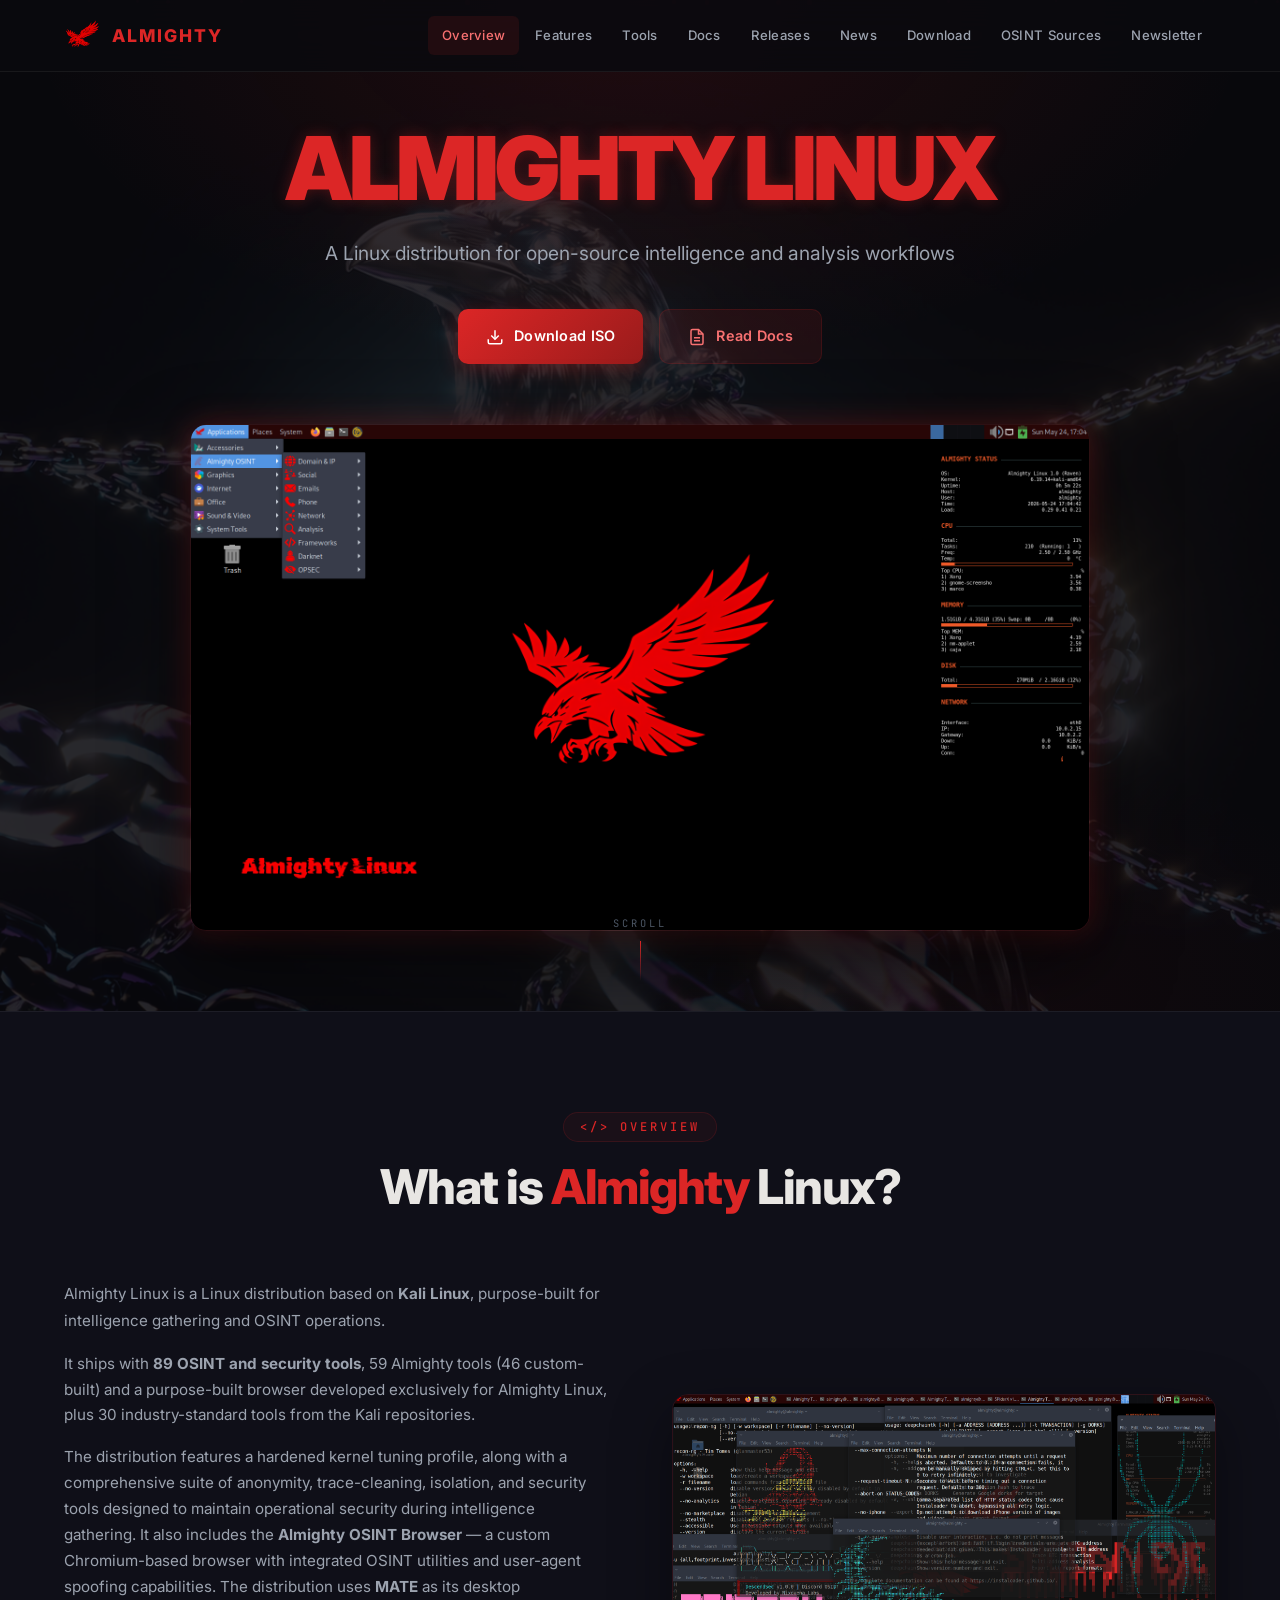
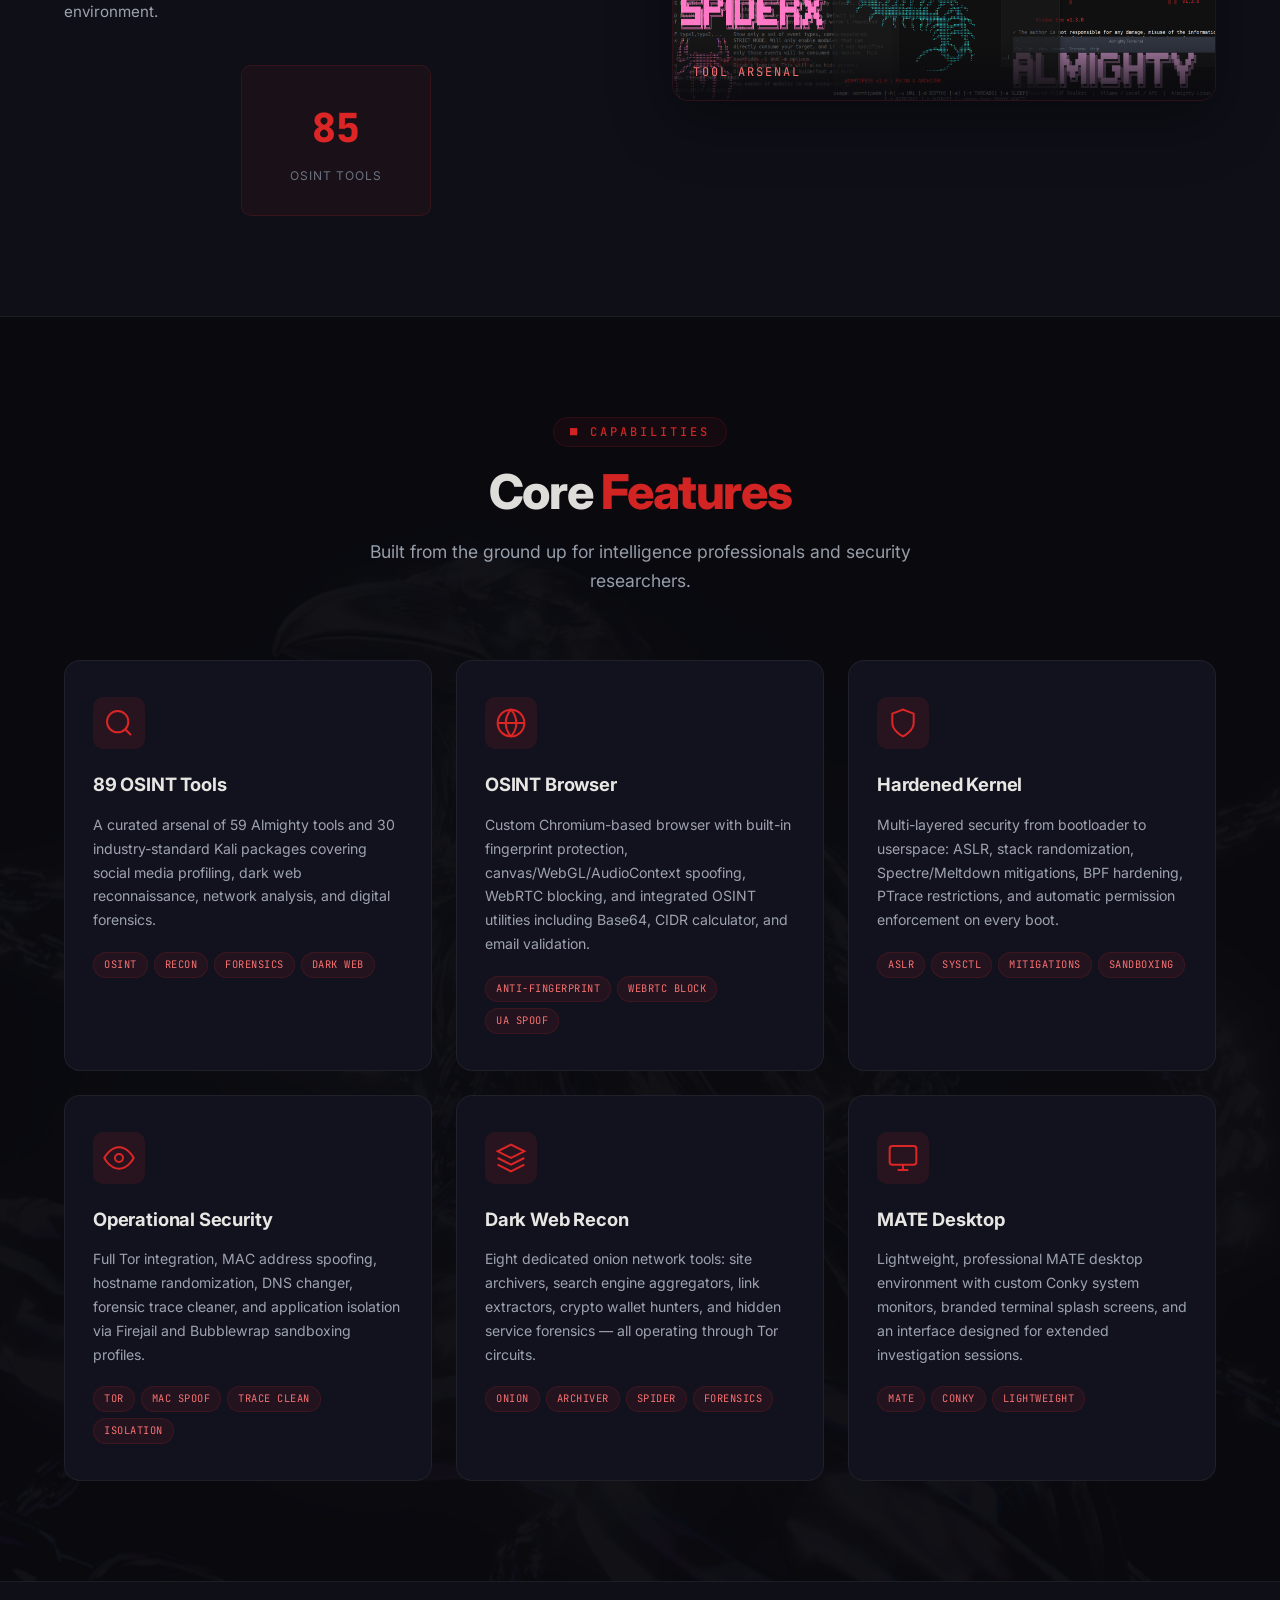
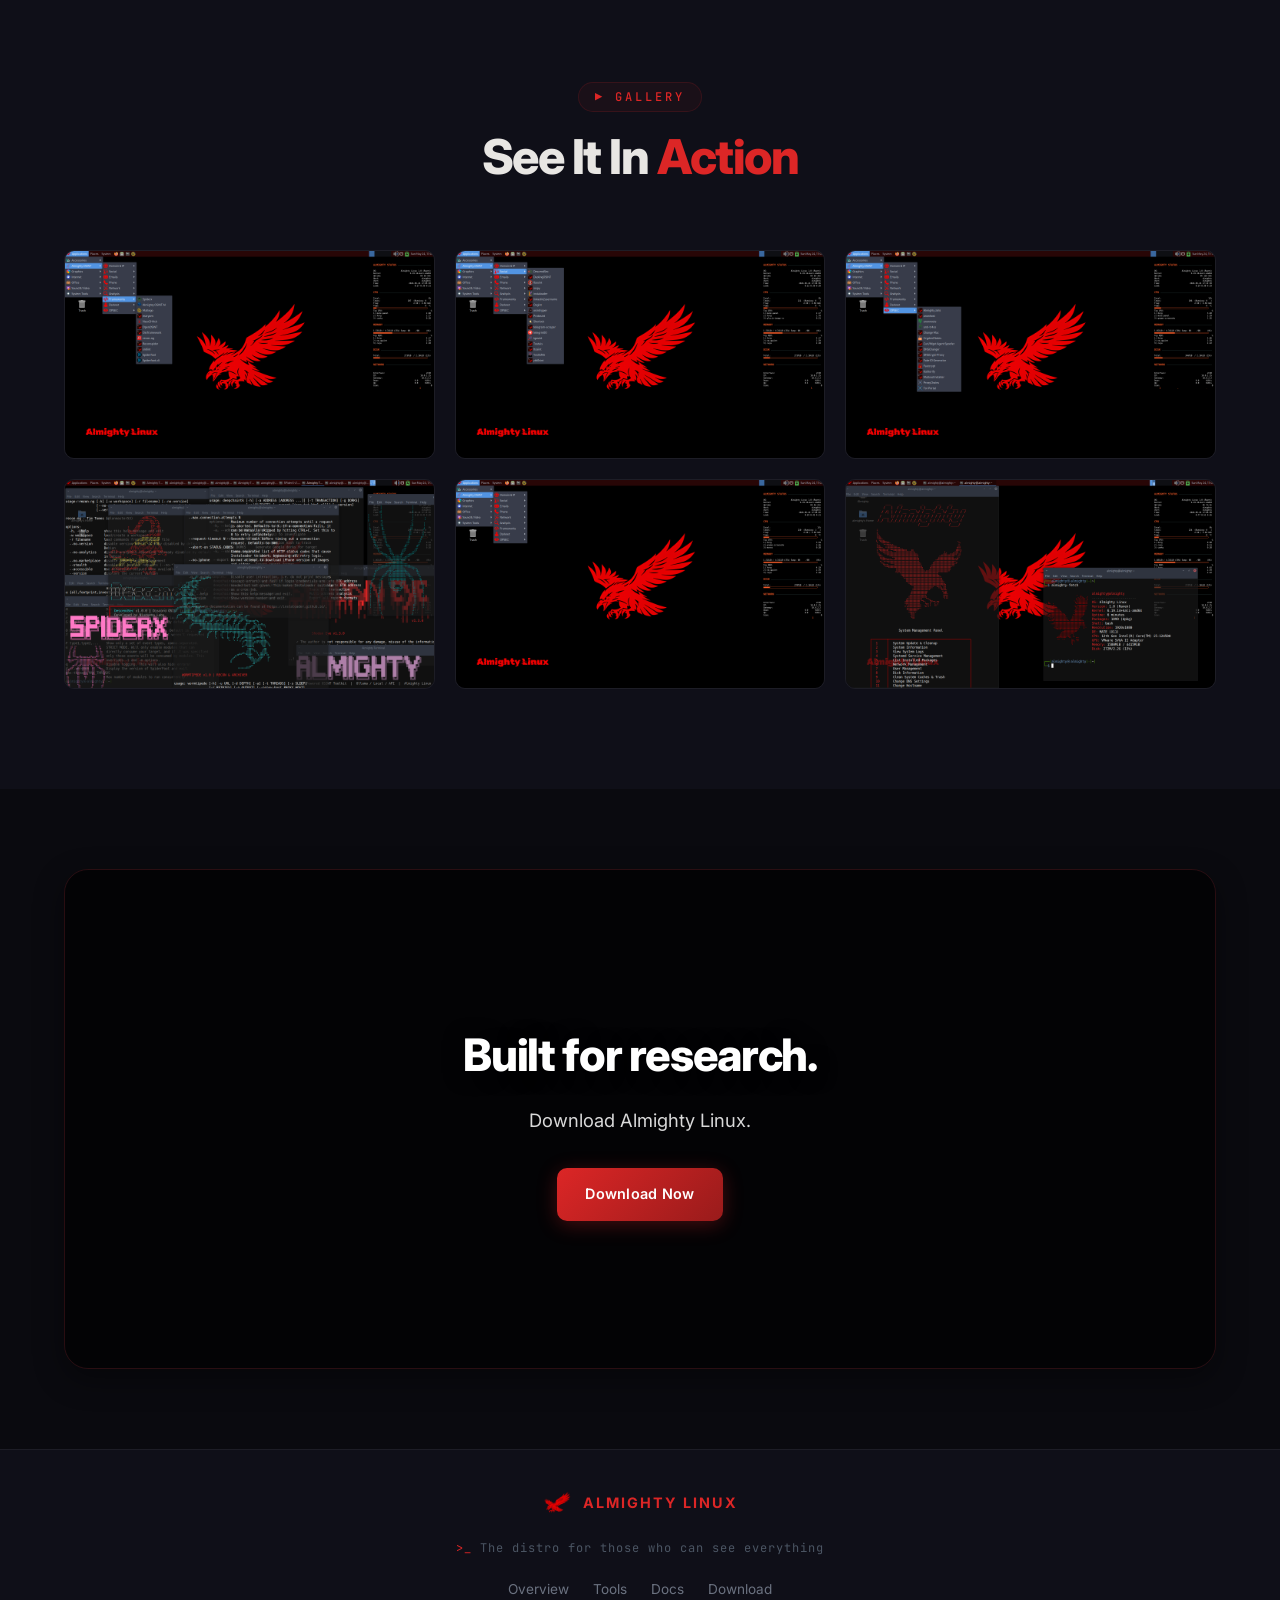
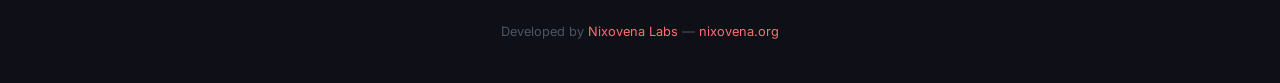
==== commit 4e5b2f0d: "update" ====
--- a/index.html
+++ b/index.html
@@ -109,7 +109,7 @@
                 </div>
                 <div class="about-visual">
                     <div class="visual-card">
-                        <img src="Assets/desktop-tools.png" alt="Almighty Tools" loading="lazy">
+                        <img src="Assets/tools.png" alt="Almighty Tools" loading="lazy">
                         <div class="visual-card-overlay">
                             <span>Tool Arsenal</span>
                         </div>
@@ -254,16 +254,16 @@
                     <img src="Assets/desktop-social.png" alt="Social Media Tools" loading="lazy">
                 </div>
                 <div class="gallery-item" data-label="Network Analysis">
-                    <img src="Assets/desktop-ip.png" alt="Network Analysis Tools" loading="lazy">
-                </div>
-                <div class="gallery-item" data-label="Dark Web Tools">
-                    <img src="Assets/desktop-darknet.png" alt="Dark Web Tools" loading="lazy">
-                </div>
-                <div class="gallery-item" data-label="OSINT Browser">
-                    <img src="Assets/desktop-int.png" alt="OSINT Browser" loading="lazy">
-                </div>
-                <div class="gallery-item" data-label="Debian Installer">
-                    <img src="Assets/desktop-calamares.png" alt="Debian Installer" loading="lazy">
+                    <img src="Assets/desktop-opsec.png" alt="Network Analysis Tools" loading="lazy">
+                </div>
+                <div class="gallery-item" data-label="Tools Overview">
+                    <img src="Assets/tools.png" alt="Tools Overview" loading="lazy">
+                </div>
+                <div class="gallery-item" data-label="Desktop Environment">
+                    <img src="Assets/desktop.png" alt="Desktop Environment" loading="lazy">
+                </div>
+                <div class="gallery-item" data-label="Almighty Fetch">
+                    <img src="Assets/desktop-fetch.png" alt="Almighty Fetch" loading="lazy">
                 </div>
             </div>
         </div>
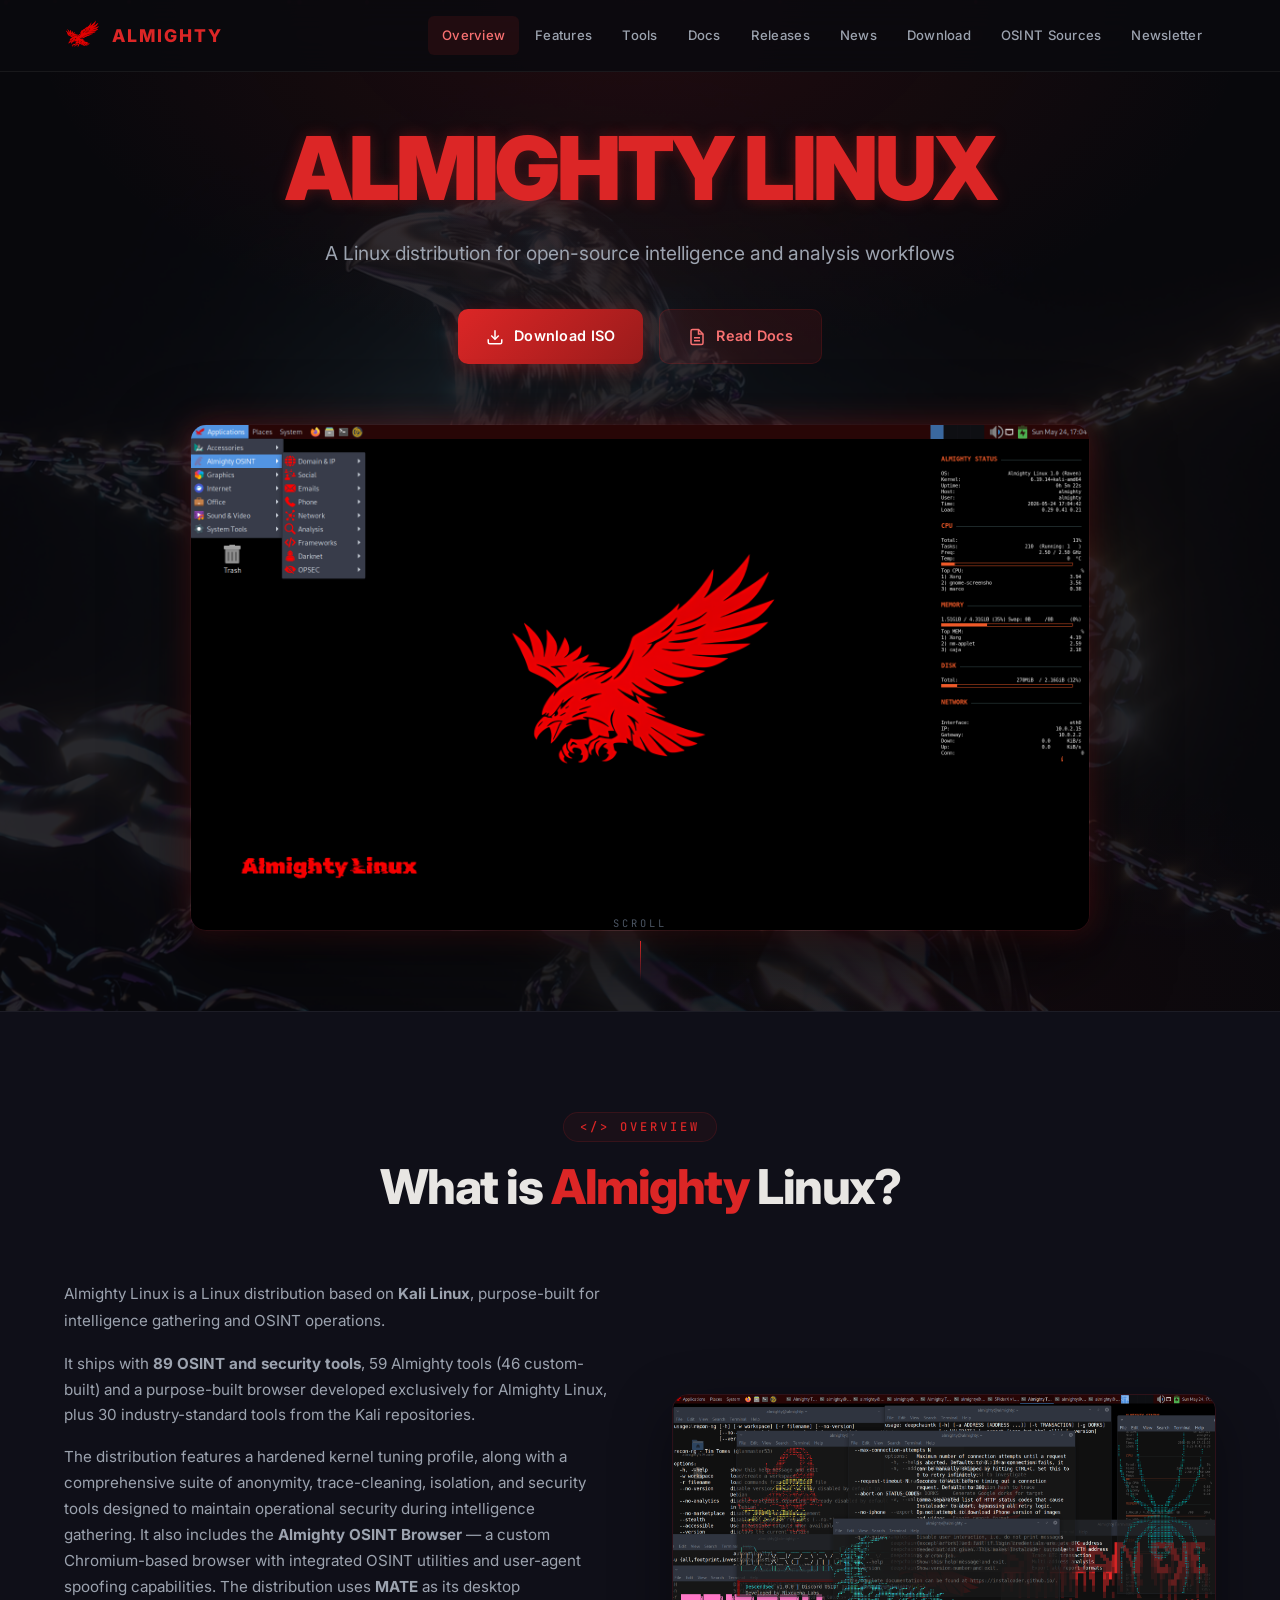
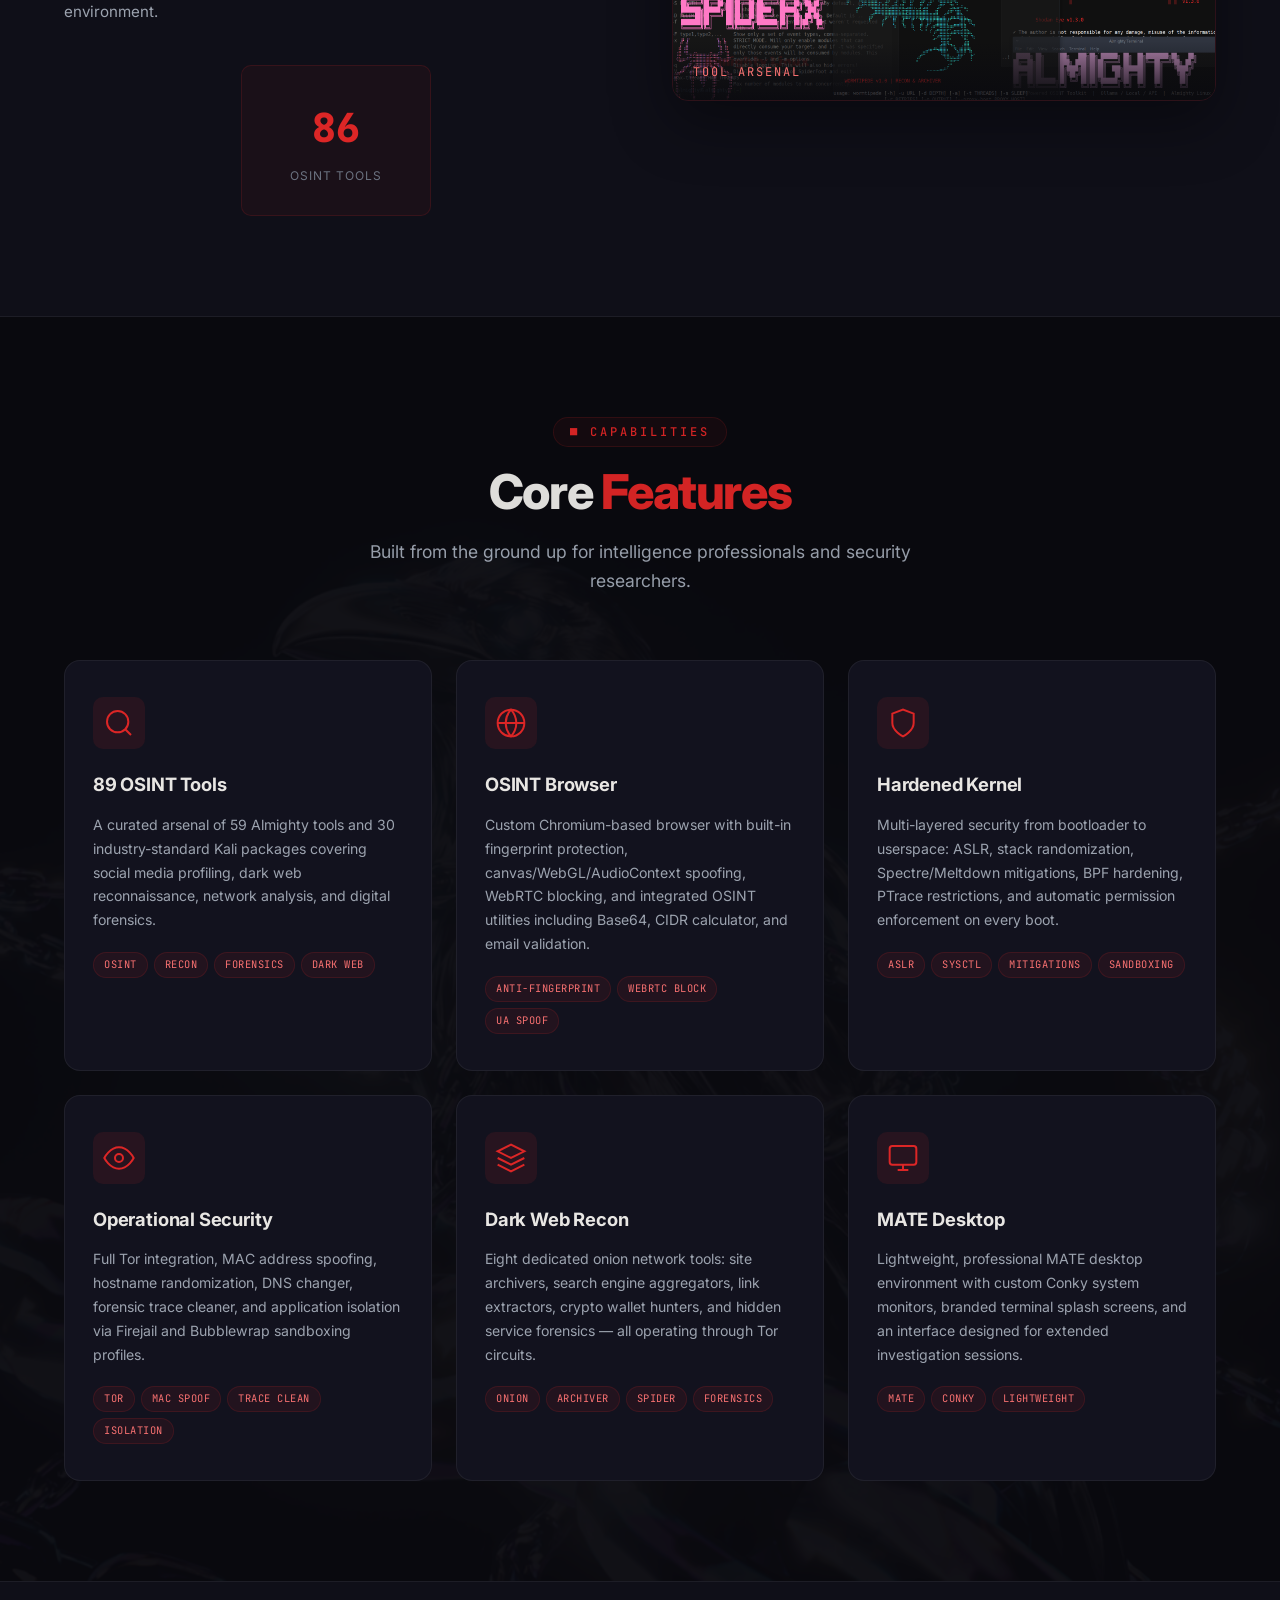
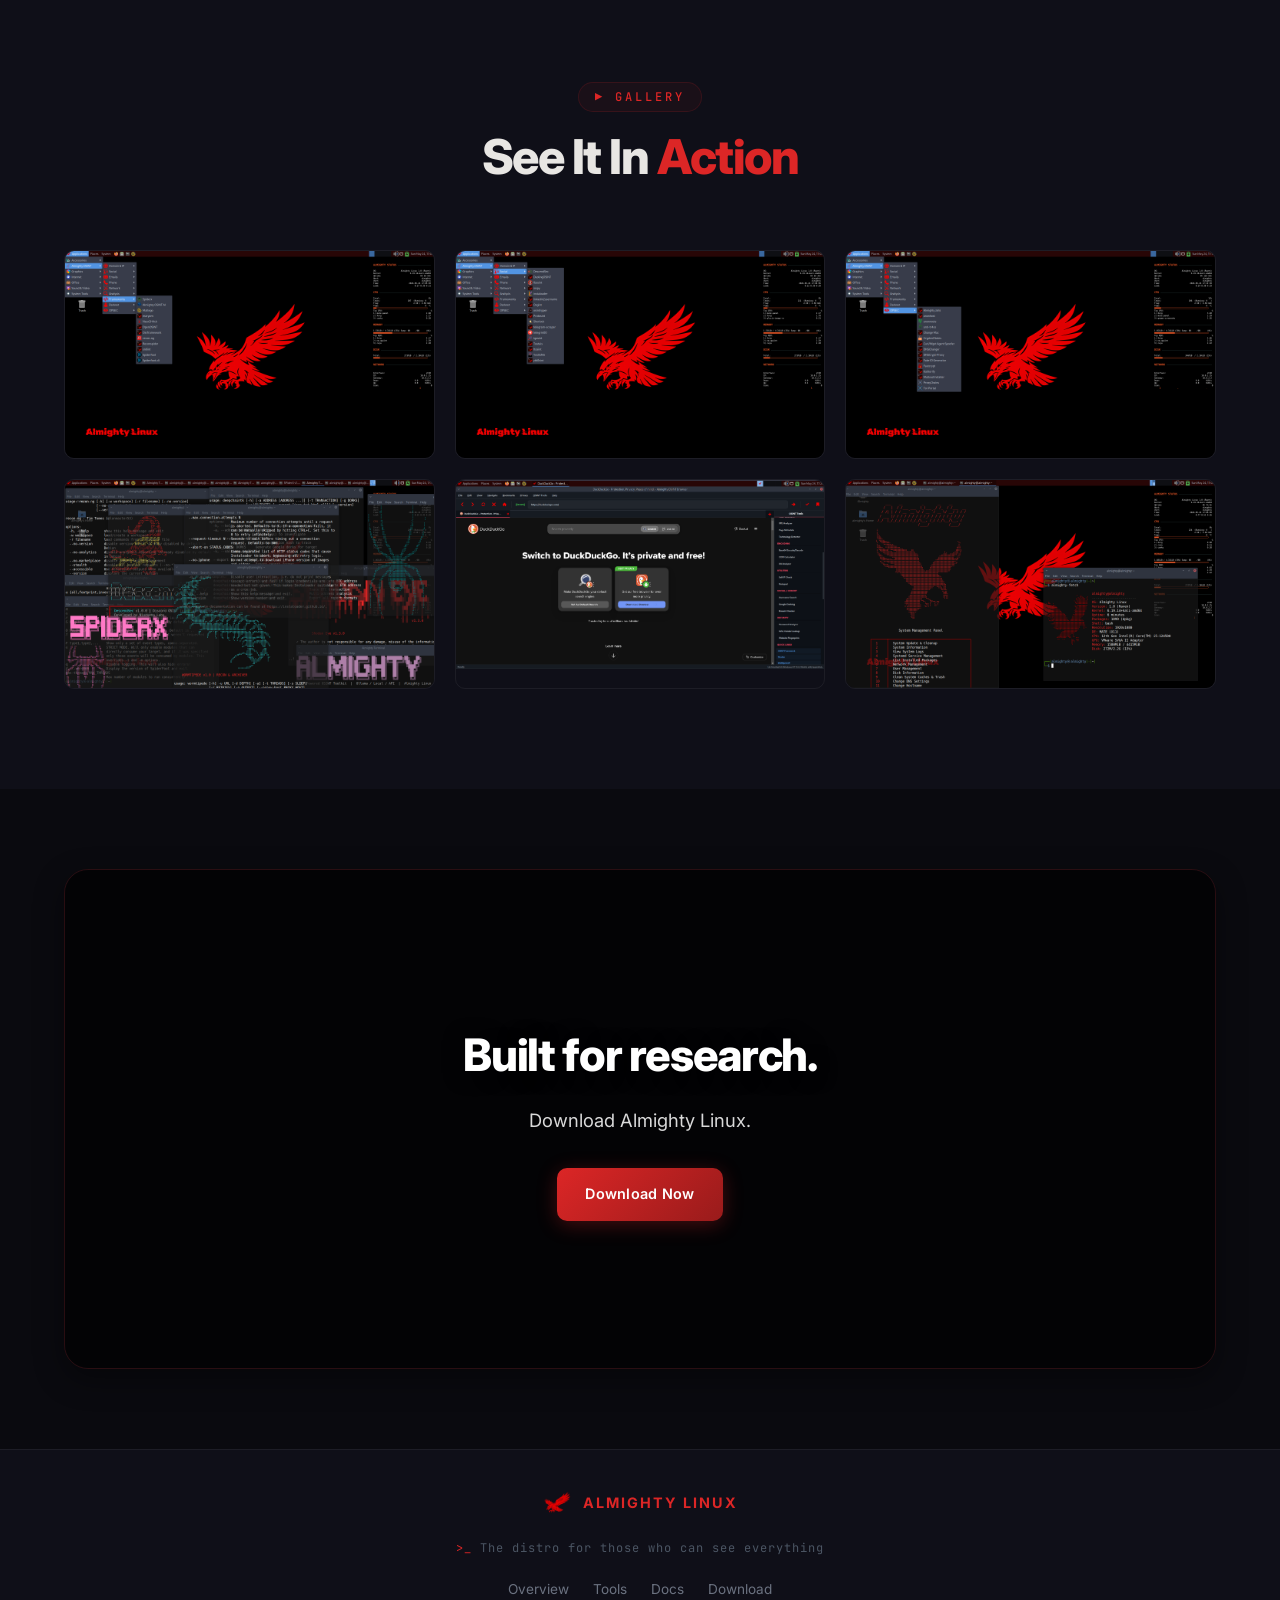
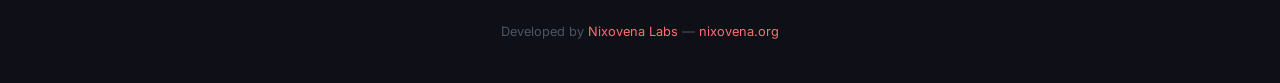
==== commit 914c1eb1: "update" ====
--- a/index.html
+++ b/index.html
@@ -259,8 +259,8 @@
                 <div class="gallery-item" data-label="Tools Overview">
                     <img src="Assets/tools.png" alt="Tools Overview" loading="lazy">
                 </div>
-                <div class="gallery-item" data-label="Desktop Environment">
-                    <img src="Assets/desktop.png" alt="Desktop Environment" loading="lazy">
+                <div class="gallery-item" data-label="Browser">
+                    <img src="Assets/desktop-browser.png" alt="Browser" loading="lazy">
                 </div>
                 <div class="gallery-item" data-label="Almighty Fetch">
                     <img src="Assets/desktop-fetch.png" alt="Almighty Fetch" loading="lazy">
